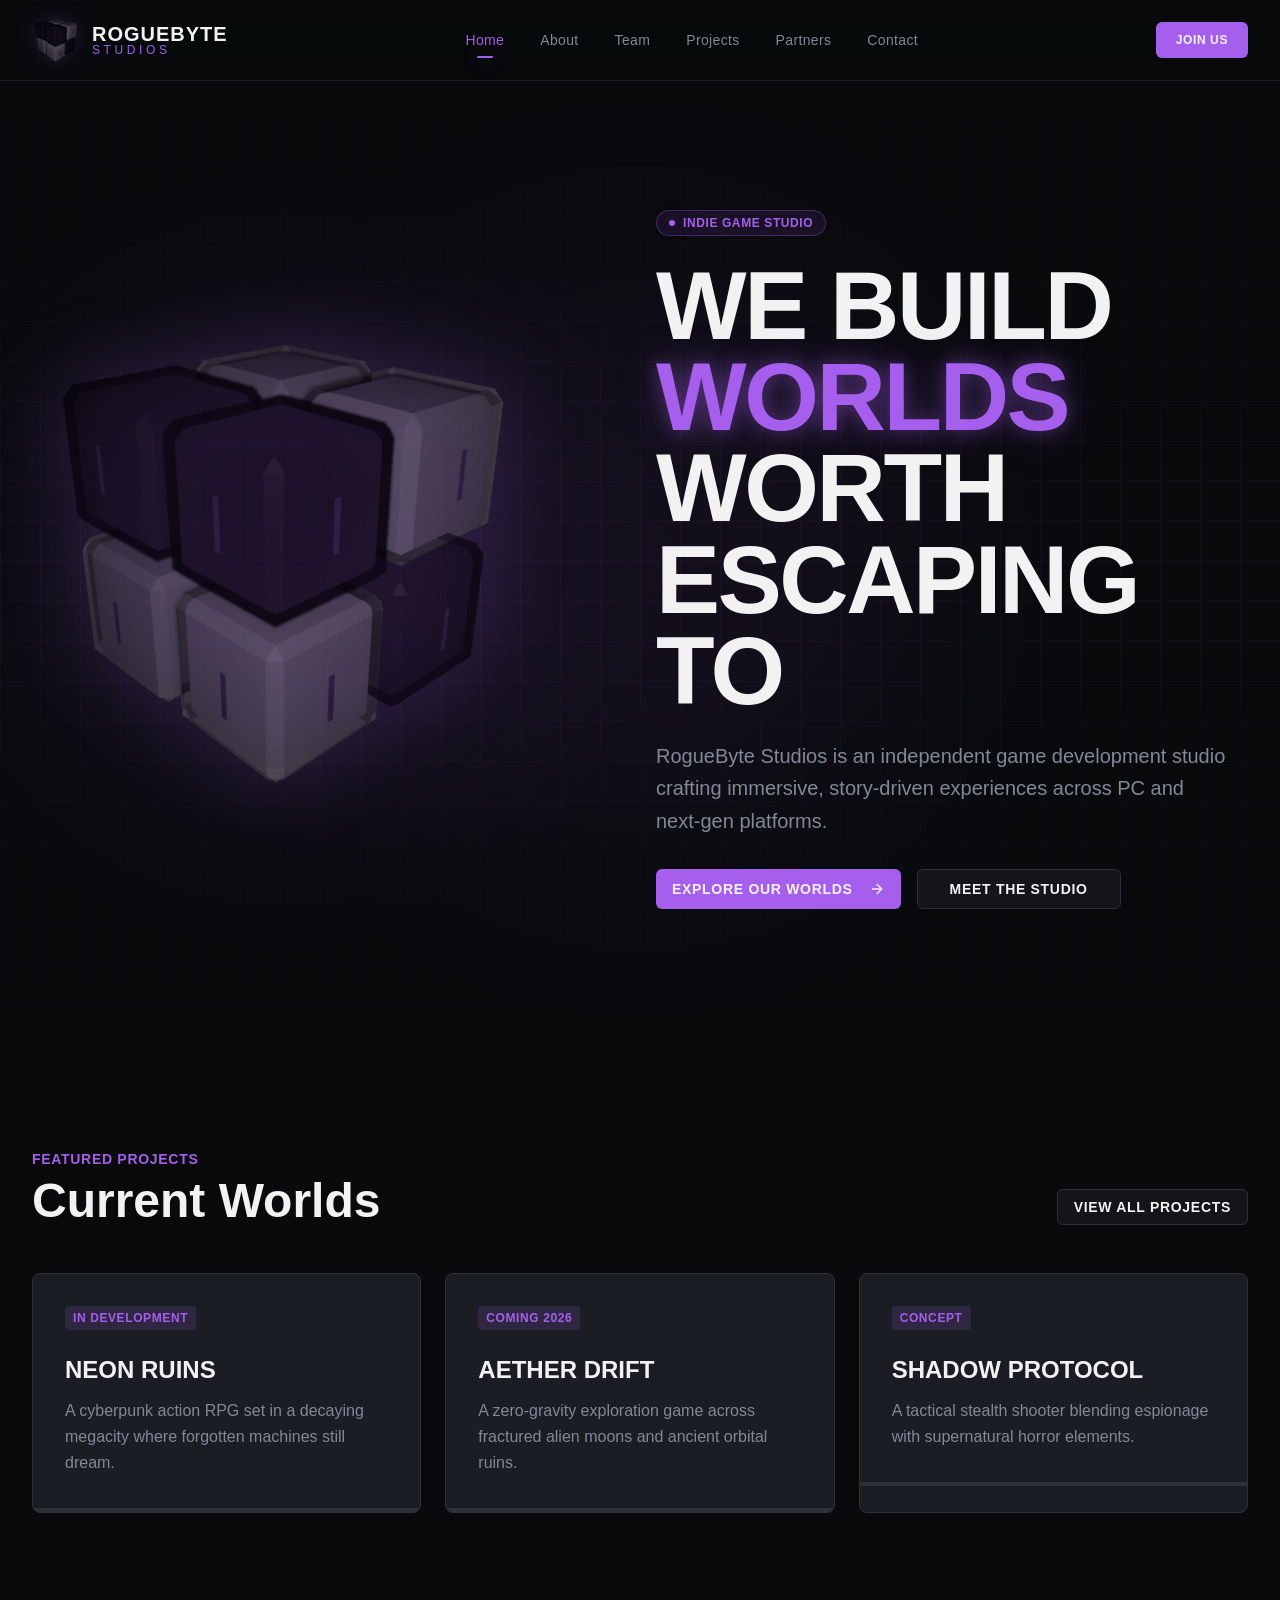
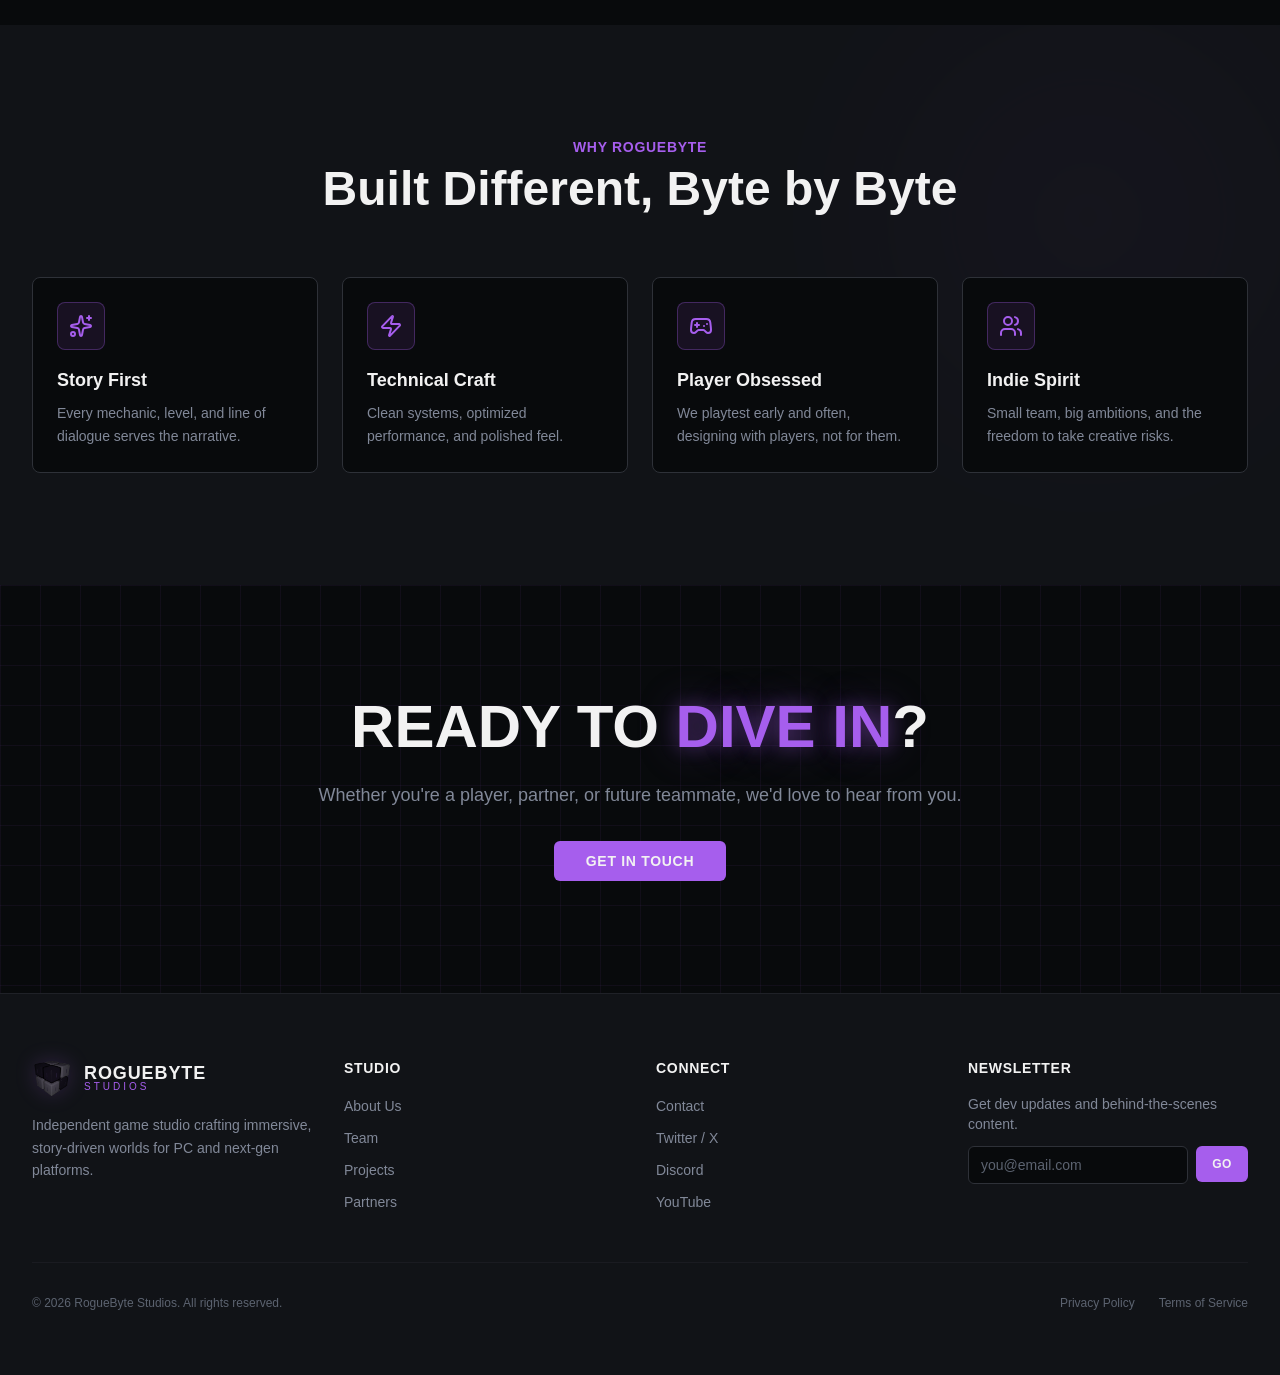
==== index.html @ 81a572fe "2" ====
<!DOCTYPE html><html lang="en" class="dark"><head><meta charset="utf-8"><meta name="viewport" content="width=device-width, initial-scale=1"><link rel="preload" as="image" href="https://assets.macaly-user-data.dev/cdn-cgi/image/format=webp,width=2000,height=2000,fit=scale-down,quality=90,anim=true/k90umgizgju54wug33lsqkey/new-chat/dsS3dXT-KxPrhpQ8MAcAg.png"><link rel="stylesheet" href="css/index-CAaP8vwr.css" type="text/css" data-precedence="default"><title>RogueByte Studios | We Build Worlds Worth Escaping To</title><meta name="description" content="RogueByte Studios is an independent game development studio crafting immersive, story-driven worlds across PC and next-gen platforms."><meta property="og:title" content="RogueByte Studios | We Build Worlds Worth Escaping To"><meta property="og:description" content="RogueByte Studios is an independent game development studio crafting immersive, story-driven worlds across PC and next-gen platforms."><meta property="og:image" content="images/generated-kdmcrj00.png"><link rel="modulepreload" href="/assets/index-DEaZqfjs.js"><link rel="modulepreload" href="/assets/index-BsDvogD4.js"><link rel="modulepreload" href="/assets/site-layout-CHX6Acfz.js"><link rel="modulepreload" href="/assets/gamepad-2-DTlKrdYw.js"><link rel="icon" type="image/svg+xml" href="images/favicon.svg"><link rel="manifest" href="/manifest.json"><script>
(async function () {
  setTimeout(() => {
    var badge = document.querySelector("a[data-platform-badge]");
    if (!badge) {
      return;
    }
    badge.style.display = "none";

    // Fetch badge-config
    fetch("https://www.macaly.com" + '/api/badge-config?chatId=' + encodeURIComponent("sg5l47crcqitqgfocecivv1r"))
      .then(function (res) {
        return res.json();
      })
      .then(function (data) {
        // Set badge link and show badge
        if (badge) {
          badge.href = data.link;
          var isTextBadge = typeof data.content === "string" && !!data.content.trim();
          if (isTextBadge) {
            // The default SVG draws its own pill; custom text needs one on the anchor.
            badge.style.cssText += "align-items:center;justify-content:center;border-radius:999px;background:#000;color:#fff;padding:8px 12px;font-family:Arial,sans-serif;font-size:13px;font-weight:600;line-height:16px;max-width:calc(100vw - 20px);overflow:hidden;text-decoration:none;text-overflow:ellipsis;white-space:nowrap;box-shadow:0 8px 24px rgba(0,0,0,0.18);z-index:2147483647;";
            badge.textContent = data.content;
          }
          if (data.badgeVisibility) {
            badge.style.display = isTextBadge ? "inline-flex" : "block";
          }
        }
      });
  }, 200);
})();
</script><script>
(function() {
 var s = document.createElement('script');
 s.src = 'https://www.macaly.com/js/platform-app.js';
 s.defer = true;
 s.setAttribute('data-url', 'https://m.lilstts.com/events');
 document.head.appendChild(s);
})();
</script><script src="js/platform-app.js" defer="" data-url="https://m.lilstts.com/events"></script></head><body class="bg-rb-bg text-rb-text font-body antialiased"><!--$--><div class="min-h-screen flex flex-col bg-rb-bg text-rb-text"><header class="sticky top-0 z-50 border-b border-rb-border/50 bg-rb-bg/80 backdrop-blur-md"><div class="max-w-7xl mx-auto px-4 sm:px-6 lg:px-8"><div class="flex items-center justify-between h-16 lg:h-20"><a class="flex items-center gap-3 group active" href="/" data-status="active" aria-current="page"><div class="relative w-10 h-10 lg:w-12 lg:h-12"><img src="images/dsS3dXT-KxPrhpQ8MAcAg.png" alt="RogueByte Studios" class="w-full h-full object-contain drop-shadow-[0_0_10px_hsl(var(--rb-green-glow))] group-hover:drop-shadow-[0_0_18px_hsl(var(--rb-green-glow))] transition-all"></div><div class="flex flex-col"><span class="font-display font-bold text-lg lg:text-xl tracking-wider text-rb-text leading-none">ROGUEBYTE</span><span class="font-display text-[10px] lg:text-xs tracking-[0.3em] text-rb-green leading-none">STUDIOS</span></div></a><nav class="hidden lg:flex items-center gap-1"><a class="relative px-4 py-2 text-sm font-medium tracking-wide transition-colors text-rb-green active" href="/" data-status="active" aria-current="page">Home<span class="absolute bottom-0 left-1/2 -translate-x-1/2 w-4 h-0.5 bg-rb-green rounded-full box-glow"></span></a><a href="/about" class="relative px-4 py-2 text-sm font-medium tracking-wide transition-colors text-rb-text-muted hover:text-rb-text">About</a><a href="/team" class="relative px-4 py-2 text-sm font-medium tracking-wide transition-colors text-rb-text-muted hover:text-rb-text">Team</a><a href="/projects" class="relative px-4 py-2 text-sm font-medium tracking-wide transition-colors text-rb-text-muted hover:text-rb-text">Projects</a><a href="/partners" class="relative px-4 py-2 text-sm font-medium tracking-wide transition-colors text-rb-text-muted hover:text-rb-text">Partners</a><a href="/contact" class="relative px-4 py-2 text-sm font-medium tracking-wide transition-colors text-rb-text-muted hover:text-rb-text">Contact</a></nav><div class="hidden lg:block"><a data-slot="button" data-variant="default" data-size="default" href="/contact" class="inline-flex shrink-0 items-center justify-center gap-2 rounded-md whitespace-nowrap transition-all outline-none focus-visible:border-ring focus-visible:ring-[3px] focus-visible:ring-ring/50 disabled:pointer-events-none disabled:opacity-50 aria-invalid:border-destructive aria-invalid:ring-destructive/20 dark:aria-invalid:ring-destructive/40 [&_svg]:pointer-events-none [&_svg]:shrink-0 [&_svg:not([class*='size-'])]:size-4 h-9 py-2 has-[>svg]:px-3 bg-rb-green text-rb-black hover:bg-rb-green-text font-display font-semibold tracking-wider text-xs px-5">JOIN US</a></div><button type="button" class="lg:hidden p-2 text-rb-text-muted hover:text-rb-text" aria-label="Open menu"><svg xmlns="http://www.w3.org/2000/svg" width="24" height="24" viewBox="0 0 24 24" fill="none" stroke="currentColor" stroke-width="2" stroke-linecap="round" stroke-linejoin="round" class="lucide lucide-menu" aria-hidden="true"><path d="M4 5h16"></path><path d="M4 12h16"></path><path d="M4 19h16"></path></svg></button></div></div></header><main class="flex-1"><section class="relative overflow-hidden bg-rb-bg bg-grid"><div class="absolute inset-0 bg-gradient-to-b from-rb-bg via-transparent to-rb-bg pointer-events-none"></div><div class="absolute top-1/2 left-1/2 -translate-x-1/2 -translate-y-1/2 w-[600px] h-[600px] bg-rb-green-glow rounded-full blur-[120px] opacity-20 pointer-events-none"></div><div class="relative max-w-7xl mx-auto px-4 sm:px-6 lg:px-8 py-20 lg:py-32"><div class="grid lg:grid-cols-2 gap-12 lg:gap-8 items-center"><div class="order-2 lg:order-1 flex justify-center lg:justify-start"><div class="relative w-72 h-72 sm:w-96 sm:h-96 lg:w-[500px] lg:h-[500px] animate-float"><img src="images/dsS3dXT-KxPrhpQ8MAcAg.png" alt="RogueByte Studios cube logo" class="w-full h-full object-contain drop-shadow-[0_0_40px_hsl(var(--rb-green-glow))]"><div class="absolute -inset-8 bg-rb-green-glow rounded-full blur-[80px] opacity-20 pointer-events-none"></div></div></div><div class="order-1 lg:order-2 text-center lg:text-left"><div class="inline-flex items-center gap-2 px-3 py-1 rounded-full border border-rb-green/30 bg-rb-green/10 text-rb-green text-xs font-semibold tracking-wider mb-6"><span class="w-1.5 h-1.5 rounded-full bg-rb-green box-glow"></span>INDIE GAME STUDIO</div><h1 class="font-display font-black text-5xl sm:text-6xl lg:text-7xl xl:text-8xl tracking-tight leading-[0.95] text-rb-text">WE BUILD<br><span class="text-rb-green text-glow">WORLDS</span><br>WORTH ESCAPING TO</h1><p class="mt-6 text-lg sm:text-xl text-rb-text-muted max-w-xl mx-auto lg:mx-0 leading-relaxed">RogueByte Studios is an independent game development studio crafting immersive, story-driven experiences across PC and next-gen platforms.</p><div class="mt-8 flex flex-col sm:flex-row items-center justify-center lg:justify-start gap-4"><a data-slot="button" data-variant="default" data-size="lg" href="/projects" class="inline-flex shrink-0 items-center justify-center gap-2 whitespace-nowrap transition-all outline-none focus-visible:border-ring focus-visible:ring-[3px] focus-visible:ring-ring/50 disabled:pointer-events-none disabled:opacity-50 aria-invalid:border-destructive aria-invalid:ring-destructive/20 dark:aria-invalid:ring-destructive/40 [&_svg]:pointer-events-none [&_svg]:shrink-0 [&_svg:not([class*='size-'])]:size-4 h-10 rounded-md has-[>svg]:px-4 bg-rb-green text-rb-black hover:bg-rb-green-text font-display font-bold tracking-wider text-sm px-8 group">EXPLORE OUR WORLDS<svg xmlns="http://www.w3.org/2000/svg" width="24" height="24" viewBox="0 0 24 24" fill="none" stroke="currentColor" stroke-width="2" stroke-linecap="round" stroke-linejoin="round" class="lucide lucide-arrow-right ml-2 w-4 h-4 group-hover:translate-x-1 transition-transform" aria-hidden="true"><path d="M5 12h14"></path><path d="m12 5 7 7-7 7"></path></svg></a><a data-slot="button" data-variant="outline" data-size="lg" href="/about" class="inline-flex shrink-0 items-center justify-center gap-2 whitespace-nowrap transition-all outline-none focus-visible:border-ring focus-visible:ring-[3px] focus-visible:ring-ring/50 disabled:pointer-events-none disabled:opacity-50 aria-invalid:border-destructive aria-invalid:ring-destructive/20 dark:aria-invalid:ring-destructive/40 [&_svg]:pointer-events-none [&_svg]:shrink-0 [&_svg:not([class*='size-'])]:size-4 border bg-background shadow-xs dark:border-input dark:bg-input/30 dark:hover:bg-input/50 h-10 rounded-md has-[>svg]:px-4 border-rb-border text-rb-text hover:bg-rb-surface hover:text-rb-green font-display font-bold tracking-wider text-sm px-8">MEET THE STUDIO</a></div></div></div></div></section><section class="py-20 lg:py-28 bg-rb-bg"><div class="max-w-7xl mx-auto px-4 sm:px-6 lg:px-8"><div class="flex flex-col md:flex-row md:items-end justify-between gap-6 mb-12"><div><p class="text-rb-green font-display font-semibold tracking-wider text-sm mb-2">FEATURED PROJECTS</p><h2 class="font-display font-bold text-3xl sm:text-4xl lg:text-5xl text-rb-text">Current Worlds</h2></div><a data-slot="button" data-variant="outline" data-size="default" href="/projects" class="inline-flex shrink-0 items-center justify-center gap-2 rounded-md text-sm whitespace-nowrap transition-all outline-none focus-visible:border-ring focus-visible:ring-[3px] focus-visible:ring-ring/50 disabled:pointer-events-none disabled:opacity-50 aria-invalid:border-destructive aria-invalid:ring-destructive/20 dark:aria-invalid:ring-destructive/40 [&_svg]:pointer-events-none [&_svg]:shrink-0 [&_svg:not([class*='size-'])]:size-4 border bg-background shadow-xs hover:bg-accent dark:border-input dark:bg-input/30 dark:hover:bg-input/50 h-9 px-4 py-2 has-[>svg]:px-3 border-rb-border text-rb-text hover:text-rb-green hover:border-rb-green font-display font-semibold tracking-wider">VIEW ALL PROJECTS</a></div><div class="grid md:grid-cols-2 lg:grid-cols-3 gap-6"><div class="group relative bg-rb-panel border border-rb-border rounded-lg overflow-hidden hover:border-rb-green/50 transition-all duration-300 hover:-translate-y-1 hover:box-glow"><div class="absolute inset-0 bg-gradient-to-br from-rb-green/5 via-transparent to-transparent opacity-0 group-hover:opacity-100 transition-opacity"></div><div class="p-6 lg:p-8 relative"><div class="flex items-center justify-between mb-6"><span class="text-xs font-display font-bold tracking-wider px-2 py-1 rounded bg-rb-green/15 text-rb-green">IN DEVELOPMENT</span></div><h3 class="font-display font-bold text-2xl text-rb-text mb-3 group-hover:text-rb-green transition-colors">NEON RUINS</h3><p class="text-rb-text-muted leading-relaxed">A cyberpunk action RPG set in a decaying megacity where forgotten machines still dream.</p></div><div class="h-1 w-full bg-rb-border"><div class="h-full w-0 bg-rb-green group-hover:w-full transition-all duration-500"></div></div></div><div class="group relative bg-rb-panel border border-rb-border rounded-lg overflow-hidden hover:border-rb-green/50 transition-all duration-300 hover:-translate-y-1 hover:box-glow"><div class="absolute inset-0 bg-gradient-to-br from-rb-green/5 via-transparent to-transparent opacity-0 group-hover:opacity-100 transition-opacity"></div><div class="p-6 lg:p-8 relative"><div class="flex items-center justify-between mb-6"><span class="text-xs font-display font-bold tracking-wider px-2 py-1 rounded bg-rb-green/15 text-rb-green">COMING 2026</span></div><h3 class="font-display font-bold text-2xl text-rb-text mb-3 group-hover:text-rb-green transition-colors">AETHER DRIFT</h3><p class="text-rb-text-muted leading-relaxed">A zero-gravity exploration game across fractured alien moons and ancient orbital ruins.</p></div><div class="h-1 w-full bg-rb-border"><div class="h-full w-0 bg-rb-green group-hover:w-full transition-all duration-500"></div></div></div><div class="group relative bg-rb-panel border border-rb-border rounded-lg overflow-hidden hover:border-rb-green/50 transition-all duration-300 hover:-translate-y-1 hover:box-glow"><div class="absolute inset-0 bg-gradient-to-br from-rb-green/5 via-transparent to-transparent opacity-0 group-hover:opacity-100 transition-opacity"></div><div class="p-6 lg:p-8 relative"><div class="flex items-center justify-between mb-6"><span class="text-xs font-display font-bold tracking-wider px-2 py-1 rounded bg-rb-green/15 text-rb-green">CONCEPT</span></div><h3 class="font-display font-bold text-2xl text-rb-text mb-3 group-hover:text-rb-green transition-colors">SHADOW PROTOCOL</h3><p class="text-rb-text-muted leading-relaxed">A tactical stealth shooter blending espionage with supernatural horror elements.</p></div><div class="h-1 w-full bg-rb-border"><div class="h-full w-0 bg-rb-green group-hover:w-full transition-all duration-500"></div></div></div></div></div></section><section class="py-20 lg:py-28 bg-rb-surface relative overflow-hidden"><div class="absolute top-0 right-0 w-96 h-96 bg-rb-green-glow rounded-full blur-[120px] opacity-10 pointer-events-none"></div><div class="max-w-7xl mx-auto px-4 sm:px-6 lg:px-8 relative"><div class="text-center max-w-3xl mx-auto mb-16"><p class="text-rb-green font-display font-semibold tracking-wider text-sm mb-2">WHY ROGUEBYTE</p><h2 class="font-display font-bold text-3xl sm:text-4xl lg:text-5xl text-rb-text">Built Different, Byte by Byte</h2></div><div class="grid sm:grid-cols-2 lg:grid-cols-4 gap-6"><div class="group p-6 bg-rb-bg border border-rb-border rounded-lg hover:border-rb-green/40 transition-all duration-300 hover:-translate-y-1"><div class="w-12 h-12 rounded-lg bg-rb-green/10 border border-rb-green/30 flex items-center justify-center text-rb-green mb-4 group-hover:box-glow transition-all"><svg xmlns="http://www.w3.org/2000/svg" width="24" height="24" viewBox="0 0 24 24" fill="none" stroke="currentColor" stroke-width="2" stroke-linecap="round" stroke-linejoin="round" class="lucide lucide-sparkles w-6 h-6" aria-hidden="true"><path d="M11.017 2.814a1 1 0 0 1 1.966 0l1.051 5.558a2 2 0 0 0 1.594 1.594l5.558 1.051a1 1 0 0 1 0 1.966l-5.558 1.051a2 2 0 0 0-1.594 1.594l-1.051 5.558a1 1 0 0 1-1.966 0l-1.051-5.558a2 2 0 0 0-1.594-1.594l-5.558-1.051a1 1 0 0 1 0-1.966l5.558-1.051a2 2 0 0 0 1.594-1.594z"></path><path d="M20 2v4"></path><path d="M22 4h-4"></path><circle cx="4" cy="20" r="2"></circle></svg></div><h3 class="font-display font-bold text-lg text-rb-text mb-2">Story First</h3><p class="text-sm text-rb-text-muted leading-relaxed">Every mechanic, level, and line of dialogue serves the narrative.</p></div><div class="group p-6 bg-rb-bg border border-rb-border rounded-lg hover:border-rb-green/40 transition-all duration-300 hover:-translate-y-1"><div class="w-12 h-12 rounded-lg bg-rb-green/10 border border-rb-green/30 flex items-center justify-center text-rb-green mb-4 group-hover:box-glow transition-all"><svg xmlns="http://www.w3.org/2000/svg" width="24" height="24" viewBox="0 0 24 24" fill="none" stroke="currentColor" stroke-width="2" stroke-linecap="round" stroke-linejoin="round" class="lucide lucide-zap w-6 h-6" aria-hidden="true"><path d="M4 14a1 1 0 0 1-.78-1.63l9.9-10.2a.5.5 0 0 1 .86.46l-1.92 6.02A1 1 0 0 0 13 10h7a1 1 0 0 1 .78 1.63l-9.9 10.2a.5.5 0 0 1-.86-.46l1.92-6.02A1 1 0 0 0 11 14z"></path></svg></div><h3 class="font-display font-bold text-lg text-rb-text mb-2">Technical Craft</h3><p class="text-sm text-rb-text-muted leading-relaxed">Clean systems, optimized performance, and polished feel.</p></div><div class="group p-6 bg-rb-bg border border-rb-border rounded-lg hover:border-rb-green/40 transition-all duration-300 hover:-translate-y-1"><div class="w-12 h-12 rounded-lg bg-rb-green/10 border border-rb-green/30 flex items-center justify-center text-rb-green mb-4 group-hover:box-glow transition-all"><svg xmlns="http://www.w3.org/2000/svg" width="24" height="24" viewBox="0 0 24 24" fill="none" stroke="currentColor" stroke-width="2" stroke-linecap="round" stroke-linejoin="round" class="lucide lucide-gamepad2 lucide-gamepad-2 w-6 h-6" aria-hidden="true"><line x1="6" x2="10" y1="11" y2="11"></line><line x1="8" x2="8" y1="9" y2="13"></line><line x1="15" x2="15.01" y1="12" y2="12"></line><line x1="18" x2="18.01" y1="10" y2="10"></line><path d="M17.32 5H6.68a4 4 0 0 0-3.978 3.59c-.006.052-.01.101-.017.152C2.604 9.416 2 14.456 2 16a3 3 0 0 0 3 3c1 0 1.5-.5 2-1l1.414-1.414A2 2 0 0 1 9.828 16h4.344a2 2 0 0 1 1.414.586L17 18c.5.5 1 1 2 1a3 3 0 0 0 3-3c0-1.545-.604-6.584-.685-7.258-.007-.05-.011-.1-.017-.151A4 4 0 0 0 17.32 5z"></path></svg></div><h3 class="font-display font-bold text-lg text-rb-text mb-2">Player Obsessed</h3><p class="text-sm text-rb-text-muted leading-relaxed">We playtest early and often, designing with players, not for them.</p></div><div class="group p-6 bg-rb-bg border border-rb-border rounded-lg hover:border-rb-green/40 transition-all duration-300 hover:-translate-y-1"><div class="w-12 h-12 rounded-lg bg-rb-green/10 border border-rb-green/30 flex items-center justify-center text-rb-green mb-4 group-hover:box-glow transition-all"><svg xmlns="http://www.w3.org/2000/svg" width="24" height="24" viewBox="0 0 24 24" fill="none" stroke="currentColor" stroke-width="2" stroke-linecap="round" stroke-linejoin="round" class="lucide lucide-users w-6 h-6" aria-hidden="true"><path d="M16 21v-2a4 4 0 0 0-4-4H6a4 4 0 0 0-4 4v2"></path><path d="M16 3.128a4 4 0 0 1 0 7.744"></path><path d="M22 21v-2a4 4 0 0 0-3-3.87"></path><circle cx="9" cy="7" r="4"></circle></svg></div><h3 class="font-display font-bold text-lg text-rb-text mb-2">Indie Spirit</h3><p class="text-sm text-rb-text-muted leading-relaxed">Small team, big ambitions, and the freedom to take creative risks.</p></div></div></div></section><section class="py-20 lg:py-28 bg-rb-bg bg-grid"><div class="max-w-4xl mx-auto px-4 sm:px-6 lg:px-8 text-center"><h2 class="font-display font-black text-4xl sm:text-5xl lg:text-6xl text-rb-text mb-6">READY TO <span class="text-rb-green text-glow">DIVE IN</span>?</h2><p class="text-lg text-rb-text-muted mb-8 max-w-2xl mx-auto">Whether you're a player, partner, or future teammate, we'd love to hear from you.</p><a data-slot="button" data-variant="default" data-size="lg" href="/contact" class="inline-flex shrink-0 items-center justify-center gap-2 whitespace-nowrap transition-all outline-none focus-visible:border-ring focus-visible:ring-[3px] focus-visible:ring-ring/50 disabled:pointer-events-none disabled:opacity-50 aria-invalid:border-destructive aria-invalid:ring-destructive/20 dark:aria-invalid:ring-destructive/40 [&_svg]:pointer-events-none [&_svg]:shrink-0 [&_svg:not([class*='size-'])]:size-4 h-10 rounded-md has-[>svg]:px-4 bg-rb-green text-rb-black hover:bg-rb-green-text font-display font-bold tracking-wider text-sm px-8">GET IN TOUCH</a></div></section></main><footer class="border-t border-rb-border/50 bg-rb-surface"><div class="max-w-7xl mx-auto px-4 sm:px-6 lg:px-8 py-12 lg:py-16"><div class="grid grid-cols-1 md:grid-cols-2 lg:grid-cols-4 gap-10 lg:gap-8"><div class="lg:col-span-1"><a class="flex items-center gap-3 group active" href="/" data-status="active" aria-current="page"><div class="relative w-10 h-10"><img src="images/dsS3dXT-KxPrhpQ8MAcAg.png" alt="RogueByte Studios" class="w-full h-full object-contain drop-shadow-[0_0_10px_hsl(var(--rb-green-glow))]"></div><div class="flex flex-col"><span class="font-display font-bold text-lg tracking-wider text-rb-text leading-none">ROGUEBYTE</span><span class="font-display text-[10px] tracking-[0.3em] text-rb-green leading-none">STUDIOS</span></div></a><p class="mt-4 text-sm text-rb-text-muted leading-relaxed">Independent game studio crafting immersive, story-driven worlds for PC and next-gen platforms.</p></div><div><h3 class="font-display font-semibold text-sm tracking-wider text-rb-text mb-4">STUDIO</h3><ul class="space-y-2"><li><a href="/about" class="text-sm text-rb-text-muted hover:text-rb-green transition-colors">About Us</a></li><li><a href="/team" class="text-sm text-rb-text-muted hover:text-rb-green transition-colors">Team</a></li><li><a href="/projects" class="text-sm text-rb-text-muted hover:text-rb-green transition-colors">Projects</a></li><li><a href="/partners" class="text-sm text-rb-text-muted hover:text-rb-green transition-colors">Partners</a></li></ul></div><div><h3 class="font-display font-semibold text-sm tracking-wider text-rb-text mb-4">CONNECT</h3><ul class="space-y-2"><li><a href="/contact" class="text-sm text-rb-text-muted hover:text-rb-green transition-colors">Contact</a></li><li><a href="https://twitter.com" target="_blank" rel="noopener noreferrer" class="text-sm text-rb-text-muted hover:text-rb-green transition-colors">Twitter / X</a></li><li><a href="https://discord.com" target="_blank" rel="noopener noreferrer" class="text-sm text-rb-text-muted hover:text-rb-green transition-colors">Discord</a></li><li><a href="https://youtube.com" target="_blank" rel="noopener noreferrer" class="text-sm text-rb-text-muted hover:text-rb-green transition-colors">YouTube</a></li></ul></div><div><h3 class="font-display font-semibold text-sm tracking-wider text-rb-text mb-4">NEWSLETTER</h3><p class="text-sm text-rb-text-muted mb-3">Get dev updates and behind-the-scenes content.</p><form class="flex gap-2"><input type="email" placeholder="you@email.com" class="flex-1 bg-rb-bg border border-rb-border rounded-md px-3 py-2 text-sm text-rb-text placeholder:text-rb-text-dim focus:outline-none focus:border-rb-green focus:ring-1 focus:ring-rb-green"><button data-slot="button" data-variant="default" data-size="default" class="inline-flex shrink-0 items-center justify-center gap-2 rounded-md whitespace-nowrap transition-all outline-none focus-visible:border-ring focus-visible:ring-[3px] focus-visible:ring-ring/50 disabled:pointer-events-none disabled:opacity-50 aria-invalid:border-destructive aria-invalid:ring-destructive/20 dark:aria-invalid:ring-destructive/40 [&_svg]:pointer-events-none [&_svg]:shrink-0 [&_svg:not([class*='size-'])]:size-4 h-9 py-2 has-[>svg]:px-3 bg-rb-green text-rb-black hover:bg-rb-green-text font-display font-semibold text-xs tracking-wider px-4" type="submit">GO</button></form></div></div><div class="mt-12 pt-8 border-t border-rb-border/30 flex flex-col md:flex-row items-center justify-between gap-4"><p class="text-xs text-rb-text-dim">© <!-- -->2026<!-- --> RogueByte Studios. All rights reserved.</p><div class="flex items-center gap-6"><a href="/contact" class="text-xs text-rb-text-dim hover:text-rb-green transition-colors">Privacy Policy</a><a href="/contact" class="text-xs text-rb-text-dim hover:text-rb-green transition-colors">Terms of Service</a></div></div></div></footer></div><!--/$--><script type="module" async="">import("/assets/index-DEaZqfjs.js")</script><a data-platform-badge="true" style="position:fixed;bottom:10px;right:10px;cursor:pointer;display:none" href="" target="_blank" rel="noopener noreferrer"><svg width="144" height="32" fill="none" xmlns="http://www.w3.org/2000/svg"><rect width="144" height="32" rx="8" fill="#000" style="fill:#000;fill-opacity:1"></rect><path d="M88.712 20.5h-1.565v-9.728h1.903l3.327 6.415 3.313-6.415h1.861V20.5h-1.565v-6.979l-3.03 5.851h-1.213l-3.031-5.85V20.5Zm12.568.141c-1.48 0-2.424-.888-2.424-2.115 0-1.31.846-2.143 2.608-2.143h1.818v-.267c0-.917-.535-1.382-1.409-1.382-.734 0-1.283.395-1.41 1.057h-1.565c.17-1.438 1.353-2.425 3.017-2.425 1.79 0 2.932 1.058 2.932 2.792V20.5h-1.508v-.775c-.437.578-1.199.916-2.059.916Zm.311-1.283c1.043 0 1.691-.648 1.691-1.79v-.043h-1.677c-.846 0-1.199.31-1.199.889 0 .606.437.944 1.185.944Zm7.863 1.283c-2.058 0-3.651-1.593-3.651-3.637 0-2.045 1.593-3.638 3.651-3.638 1.804 0 3.242 1.241 3.539 2.947h-1.608c-.267-.874-.972-1.48-1.931-1.48-1.184 0-2.087.944-2.087 2.17 0 1.213.903 2.172 2.087 2.172.959 0 1.664-.62 1.931-1.48h1.608c-.282 1.691-1.735 2.946-3.539 2.946Zm6.778 0c-1.48 0-2.425-.888-2.425-2.115 0-1.31.846-2.143 2.608-2.143h1.819v-.267c0-.917-.536-1.382-1.41-1.382-.733 0-1.283.395-1.41 1.057h-1.565c.17-1.438 1.354-2.425 3.017-2.425 1.791 0 2.933 1.058 2.933 2.792V20.5h-1.509v-.775c-.437.578-1.198.916-2.058.916Zm.31-1.283c1.043 0 1.692-.648 1.692-1.79v-.043h-1.678c-.846 0-1.198.31-1.198.889 0 .606.437.944 1.184.944Zm6.243 1.142h-1.565v-9.728h1.565V20.5Zm4.099 2.763h-1.649l1.113-2.749-2.833-7.007h1.691l2.002 5.203 1.974-5.203h1.664l-3.962 9.756ZM13.383 20.5h-1.565v-9.728h1.903l3.327 6.415 3.313-6.415h1.86V20.5h-1.564v-6.979l-3.031 5.851h-1.212l-3.032-5.85V20.5Zm12.568.141c-1.48 0-2.425-.888-2.425-2.115 0-1.31.846-2.143 2.609-2.143h1.818v-.267c0-.917-.535-1.382-1.41-1.382-.733 0-1.282.395-1.41 1.057H23.57c.169-1.438 1.353-2.425 3.017-2.425 1.79 0 2.932 1.058 2.932 2.792V20.5H28.01v-.775c-.437.578-1.199.916-2.059.916Zm.31-1.283c1.044 0 1.692-.648 1.692-1.79v-.043h-1.677c-.846 0-1.199.31-1.199.889 0 .606.437.944 1.184.944Zm7.737 1.283c-2.002 0-3.524-1.593-3.524-3.637 0-2.045 1.522-3.638 3.524-3.638.945 0 1.748.367 2.27 1.001v-3.595h1.565V20.5h-1.495v-.93c-.507.676-1.353 1.071-2.34 1.071Zm.17-1.48c1.226 0 2.114-.903 2.114-2.157 0-1.255-.888-2.171-2.115-2.171-1.226 0-2.129.916-2.129 2.17 0 1.255.903 2.158 2.13 2.158Zm8.313 1.48c-2.058 0-3.623-1.607-3.623-3.637 0-2.045 1.565-3.638 3.553-3.638 2.044 0 3.496 1.523 3.496 3.595 0 .17 0 .353-.028.522h-5.47c.183 1.142.972 1.79 2.072 1.79.874 0 1.537-.437 1.847-1.1h1.607c-.536 1.523-1.903 2.468-3.454 2.468Zm-.084-5.921c-.973 0-1.72.606-1.946 1.621h3.863c-.127-.944-.86-1.621-1.917-1.621Zm8.551-2.312c-.521 0-.902-.38-.902-.888 0-.522.38-.903.902-.903s.902.381.902.903c0 .507-.38.888-.902.888Zm.776 8.092h-1.565v-6.993h1.565V20.5Zm3.07 0h-1.565v-6.993h1.494v.72c.452-.536 1.17-.86 2.059-.86 1.72 0 2.946 1.226 2.946 3.157V20.5h-1.565v-3.835c0-1.142-.62-1.818-1.635-1.818-1.043 0-1.734.705-1.734 1.818V20.5ZM131.313 20.59h-.145v-.73h-.265v-.138h.675v.139h-.265v.73Zm.492 0h-.14v-.868h.17l.297.573.296-.573h.166v.869h-.14v-.623l-.271.522h-.108l-.27-.522v.623ZM70.724 10.036c.31-.177.69-.177 1 0l3.024 1.728-4.39 2.51c-1.176.67-1.176 2.365 0 3.037l4.39 2.509-3.024 1.728c-.31.177-.69.177-1 0l-2.517-1.438a1.008 1.008 0 0 1-.508-.874v-6.888c0-.361.194-.695.508-.874l2.517-1.438Zm7.05 0c.309-.177.689-.177.998 0l2.518 1.438c.314.18.507.513.507.874v6.888c0 .361-.194.695-.507.874l-2.518 1.438c-.309.177-.69.177-.999 0l-3.025-1.728 4.39-2.509c1.176-.672 1.176-2.366 0-3.038l-4.39-2.509 3.025-1.728Zm-6.55 4.749a1.008 1.008 0 1 1-.002 2.015 1.008 1.008 0 0 1 .002-2.015Zm7.048 0a1.008 1.008 0 1 1 0 2.015 1.008 1.008 0 0 1 0-2.015Z" fill="#fff" style="fill:#fff;fill-opacity:1"></path></svg></a></body></html>
---- css/index-CAaP8vwr.css ----
@layer properties{@supports (((-webkit-hyphens:none)) and (not (margin-trim:inline))) or ((-moz-orient:inline) and (not (color:rgb(from red r g b)))){*,:before,:after,::backdrop{--tw-translate-x:0;--tw-translate-y:0;--tw-translate-z:0;--tw-rotate-x:initial;--tw-rotate-y:initial;--tw-rotate-z:initial;--tw-skew-x:initial;--tw-skew-y:initial;--tw-space-y-reverse:0;--tw-space-x-reverse:0;--tw-border-style:solid;--tw-gradient-position:initial;--tw-gradient-from:#0000;--tw-gradient-via:#0000;--tw-gradient-to:#0000;--tw-gradient-stops:initial;--tw-gradient-via-stops:initial;--tw-gradient-from-position:0%;--tw-gradient-via-position:50%;--tw-gradient-to-position:100%;--tw-leading:initial;--tw-font-weight:initial;--tw-tracking:initial;--tw-ordinal:initial;--tw-slashed-zero:initial;--tw-numeric-figure:initial;--tw-numeric-spacing:initial;--tw-numeric-fraction:initial;--tw-shadow:0 0 #0000;--tw-shadow-color:initial;--tw-shadow-alpha:100%;--tw-inset-shadow:0 0 #0000;--tw-inset-shadow-color:initial;--tw-inset-shadow-alpha:100%;--tw-ring-color:initial;--tw-ring-shadow:0 0 #0000;--tw-inset-ring-color:initial;--tw-inset-ring-shadow:0 0 #0000;--tw-ring-inset:initial;--tw-ring-offset-width:0px;--tw-ring-offset-color:#fff;--tw-ring-offset-shadow:0 0 #0000;--tw-outline-style:solid;--tw-blur:initial;--tw-brightness:initial;--tw-contrast:initial;--tw-grayscale:initial;--tw-hue-rotate:initial;--tw-invert:initial;--tw-opacity:initial;--tw-saturate:initial;--tw-sepia:initial;--tw-drop-shadow:initial;--tw-drop-shadow-color:initial;--tw-drop-shadow-alpha:100%;--tw-drop-shadow-size:initial;--tw-backdrop-blur:initial;--tw-backdrop-brightness:initial;--tw-backdrop-contrast:initial;--tw-backdrop-grayscale:initial;--tw-backdrop-hue-rotate:initial;--tw-backdrop-invert:initial;--tw-backdrop-opacity:initial;--tw-backdrop-saturate:initial;--tw-backdrop-sepia:initial;--tw-duration:initial;--tw-ease:initial;--tw-content:"";--tw-animation-delay:0s;--tw-animation-direction:normal;--tw-animation-duration:initial;--tw-animation-fill-mode:none;--tw-animation-iteration-count:1;--tw-enter-blur:0;--tw-enter-opacity:1;--tw-enter-rotate:0;--tw-enter-scale:1;--tw-enter-translate-x:0;--tw-enter-translate-y:0;--tw-exit-blur:0;--tw-exit-opacity:1;--tw-exit-rotate:0;--tw-exit-scale:1;--tw-exit-translate-x:0;--tw-exit-translate-y:0}}}@layer theme{:root,:host{--font-sans:ui-sans-serif, system-ui, sans-serif, "Apple Color Emoji", "Segoe UI Emoji", "Segoe UI Symbol", "Noto Color Emoji";--font-mono:ui-monospace, SFMono-Regular, Menlo, Monaco, Consolas, "Liberation Mono", "Courier New", monospace;--color-black:#000;--color-white:#fff;--spacing:.25rem;--container-xs:20rem;--container-sm:24rem;--container-md:28rem;--container-lg:32rem;--container-xl:36rem;--container-2xl:42rem;--container-3xl:48rem;--container-4xl:56rem;--container-7xl:80rem;--text-xs:.75rem;--text-xs--line-height:calc(1 / .75);--text-sm:.875rem;--text-sm--line-height:calc(1.25 / .875);--text-base:1rem;--text-base--line-height: 1.5 ;--text-lg:1.125rem;--text-lg--line-height:calc(1.75 / 1.125);--text-xl:1.25rem;--text-xl--line-height:calc(1.75 / 1.25);--text-2xl:1.5rem;--text-2xl--line-height:calc(2 / 1.5);--text-3xl:1.875rem;--text-3xl--line-height: 1.2 ;--text-4xl:2.25rem;--text-4xl--line-height:calc(2.5 / 2.25);--text-5xl:3rem;--text-5xl--line-height:1;--text-6xl:3.75rem;--text-6xl--line-height:1;--text-7xl:4.5rem;--text-7xl--line-height:1;--text-8xl:6rem;--text-8xl--line-height:1;--font-weight-normal:400;--font-weight-medium:500;--font-weight-semibold:600;--font-weight-bold:700;--font-weight-black:900;--tracking-tight:-.025em;--tracking-wide:.025em;--tracking-wider:.05em;--tracking-widest:.1em;--leading-snug:1.375;--leading-normal:1.5;--leading-relaxed:1.625;--radius-xs:.125rem;--radius-2xl:1rem;--ease-in-out:cubic-bezier(.4, 0, .2, 1);--animate-spin:spin 1s linear infinite;--animate-pulse:pulse 2s cubic-bezier(.4, 0, .6, 1) infinite;--blur-md:12px;--aspect-video:16 / 9;--default-transition-duration:.15s;--default-transition-timing-function:cubic-bezier(.4, 0, .2, 1);--default-font-family:var(--font-sans);--default-mono-font-family:var(--font-mono);--color-border:hsl(var(--border))}}@layer base{*,:after,:before,::backdrop{box-sizing:border-box;border:0 solid;margin:0;padding:0}::file-selector-button{box-sizing:border-box;border:0 solid;margin:0;padding:0}html,:host{-webkit-text-size-adjust:100%;tab-size:4;line-height:1.5;font-family:var(--default-font-family,ui-sans-serif, system-ui, sans-serif, "Apple Color Emoji", "Segoe UI Emoji", "Segoe UI Symbol", "Noto Color Emoji");font-feature-settings:var(--default-font-feature-settings,normal);font-variation-settings:var(--default-font-variation-settings,normal);-webkit-tap-highlight-color:transparent}hr{height:0;color:inherit;border-top-width:1px}abbr:where([title]){-webkit-text-decoration:underline dotted;text-decoration:underline dotted}h1,h2,h3,h4,h5,h6{font-size:inherit;font-weight:inherit}a{color:inherit;-webkit-text-decoration:inherit;text-decoration:inherit}b,strong{font-weight:bolder}code,kbd,samp,pre{font-family:var(--default-mono-font-family,ui-monospace, SFMono-Regular, Menlo, Monaco, Consolas, "Liberation Mono", "Courier New", monospace);font-feature-settings:var(--default-mono-font-feature-settings,normal);font-variation-settings:var(--default-mono-font-variation-settings,normal);font-size:1em}small{font-size:80%}sub,sup{vertical-align:baseline;font-size:75%;line-height:0;position:relative}sub{bottom:-.25em}sup{top:-.5em}table{text-indent:0;border-color:inherit;border-collapse:collapse}:-moz-focusring{outline:auto}progress{vertical-align:baseline}summary{display:list-item}ol,ul,menu{list-style:none}img,svg,video,canvas,audio,iframe,embed,object{vertical-align:middle;display:block}img,video{max-width:100%;height:auto}button,input,select,optgroup,textarea{font:inherit;font-feature-settings:inherit;font-variation-settings:inherit;letter-spacing:inherit;color:inherit;opacity:1;background-color:#0000;border-radius:0}::file-selector-button{font:inherit;font-feature-settings:inherit;font-variation-settings:inherit;letter-spacing:inherit;color:inherit;opacity:1;background-color:#0000;border-radius:0}:where(select:is([multiple],[size])) optgroup{font-weight:bolder}:where(select:is([multiple],[size])) optgroup option{padding-inline-start:20px}::file-selector-button{margin-inline-end:4px}::placeholder{opacity:1}@supports (not ((-webkit-appearance:-apple-pay-button))) or (contain-intrinsic-size:1px){::placeholder{color:currentColor}@supports (color:color-mix(in lab,red,red)){::placeholder{color:color-mix(in oklab,currentcolor 50%,transparent)}}}textarea{resize:vertical}::-webkit-search-decoration{-webkit-appearance:none}::-webkit-date-and-time-value{min-height:1lh;text-align:inherit}::-webkit-datetime-edit{display:inline-flex}::-webkit-datetime-edit-fields-wrapper{padding:0}::-webkit-datetime-edit{padding-block:0}::-webkit-datetime-edit-year-field{padding-block:0}::-webkit-datetime-edit-month-field{padding-block:0}::-webkit-datetime-edit-day-field{padding-block:0}::-webkit-datetime-edit-hour-field{padding-block:0}::-webkit-datetime-edit-minute-field{padding-block:0}::-webkit-datetime-edit-second-field{padding-block:0}::-webkit-datetime-edit-millisecond-field{padding-block:0}::-webkit-datetime-edit-meridiem-field{padding-block:0}::-webkit-calendar-picker-indicator{line-height:1}:-moz-ui-invalid{box-shadow:none}button,input:where([type=button],[type=reset],[type=submit]){appearance:button}::file-selector-button{appearance:button}::-webkit-inner-spin-button{height:auto}::-webkit-outer-spin-button{height:auto}[hidden]:where(:not([hidden=until-found])){display:none!important}*{border-color:hsl(var(--border));outline-color:hsl(var(--ring))}@supports (color:color-mix(in lab,red,red)){*{outline-color:color-mix(in oklab,hsl(var(--ring)) 50%,transparent)}}body{background-color:hsl(var(--background));color:hsl(var(--foreground))}}@layer components;@layer utilities{.\@container\/card-header{container:card-header/inline-size}.\@container\/field-group{container:field-group/inline-size}.pointer-events-none{pointer-events:none}.invisible{visibility:hidden}.visible{visibility:visible}.sr-only{clip-path:inset(50%);white-space:nowrap;border-width:0;width:1px;height:1px;margin:-1px;padding:0;position:absolute;overflow:hidden}.absolute{position:absolute}.fixed{position:fixed}.relative{position:relative}.sticky{position:sticky}.-inset-8{inset:calc(var(--spacing) * -8)}.inset-0{inset:calc(var(--spacing) * 0)}.inset-x-0{inset-inline:calc(var(--spacing) * 0)}.inset-y-0{inset-block:calc(var(--spacing) * 0)}.start{inset-inline-start:var(--spacing)}.-top-12{top:calc(var(--spacing) * -12)}.top-0{top:calc(var(--spacing) * 0)}.top-1\.5{top:calc(var(--spacing) * 1.5)}.top-1\/2{top:50%}.top-3\.5{top:calc(var(--spacing) * 3.5)}.top-4{top:calc(var(--spacing) * 4)}.top-\[1px\]{top:1px}.top-\[50\%\]{top:50%}.top-\[60\%\]{top:60%}.top-full{top:100%}.-right-6{right:calc(var(--spacing) * -6)}.-right-12{right:calc(var(--spacing) * -12)}.right-0{right:calc(var(--spacing) * 0)}.right-1{right:calc(var(--spacing) * 1)}.right-2{right:calc(var(--spacing) * 2)}.right-3{right:calc(var(--spacing) * 3)}.right-3\.5{right:calc(var(--spacing) * 3.5)}.right-4{right:calc(var(--spacing) * 4)}.-bottom-6{bottom:calc(var(--spacing) * -6)}.-bottom-12{bottom:calc(var(--spacing) * -12)}.bottom-0{bottom:calc(var(--spacing) * 0)}.-left-12{left:calc(var(--spacing) * -12)}.left-0{left:calc(var(--spacing) * 0)}.left-1\/2{left:50%}.left-2{left:calc(var(--spacing) * 2)}.left-\[50\%\]{left:50%}.isolate{isolation:isolate}.z-10{z-index:10}.z-20{z-index:20}.z-50{z-index:50}.z-\[1\]{z-index:1}.order-1{order:1}.order-2{order:2}.order-first{order:-9999}.order-last{order:9999}.col-start-2{grid-column-start:2}.row-span-2{grid-row:span 2/span 2}.row-start-1{grid-row-start:1}.m-0\!{margin:calc(var(--spacing) * 0)!important}.-mx-1{margin-inline:calc(var(--spacing) * -1)}.mx-2{margin-inline:calc(var(--spacing) * 2)}.mx-3\.5{margin-inline:calc(var(--spacing) * 3.5)}.mx-auto{margin-inline:auto}.-my-2{margin-block:calc(var(--spacing) * -2)}.my-0{margin-block:calc(var(--spacing) * 0)}.my-0\.5{margin-block:calc(var(--spacing) * .5)}.my-1{margin-block:calc(var(--spacing) * 1)}.-mt-4{margin-top:calc(var(--spacing) * -4)}.mt-1{margin-top:calc(var(--spacing) * 1)}.mt-1\.5{margin-top:calc(var(--spacing) * 1.5)}.mt-2{margin-top:calc(var(--spacing) * 2)}.mt-3{margin-top:calc(var(--spacing) * 3)}.mt-4{margin-top:calc(var(--spacing) * 4)}.mt-6{margin-top:calc(var(--spacing) * 6)}.mt-8{margin-top:calc(var(--spacing) * 8)}.mt-10{margin-top:calc(var(--spacing) * 10)}.mt-12{margin-top:calc(var(--spacing) * 12)}.mt-auto{margin-top:auto}.mr-2{margin-right:calc(var(--spacing) * 2)}.mb-1{margin-bottom:calc(var(--spacing) * 1)}.mb-2{margin-bottom:calc(var(--spacing) * 2)}.mb-3{margin-bottom:calc(var(--spacing) * 3)}.mb-4{margin-bottom:calc(var(--spacing) * 4)}.mb-6{margin-bottom:calc(var(--spacing) * 6)}.mb-8{margin-bottom:calc(var(--spacing) * 8)}.mb-12{margin-bottom:calc(var(--spacing) * 12)}.mb-14{margin-bottom:calc(var(--spacing) * 14)}.mb-16{margin-bottom:calc(var(--spacing) * 16)}.-ml-1{margin-left:calc(var(--spacing) * -1)}.-ml-4{margin-left:calc(var(--spacing) * -4)}.ml-1{margin-left:calc(var(--spacing) * 1)}.ml-2{margin-left:calc(var(--spacing) * 2)}.ml-4{margin-left:calc(var(--spacing) * 4)}.ml-auto{margin-left:auto}.line-clamp-1{-webkit-line-clamp:1;-webkit-box-orient:vertical;display:-webkit-box;overflow:hidden}.line-clamp-2{-webkit-line-clamp:2;-webkit-box-orient:vertical;display:-webkit-box;overflow:hidden}.block{display:block}.flex{display:flex}.grid{display:grid}.hidden{display:none}.inline-flex{display:inline-flex}.table{display:table}.table-caption{display:table-caption}.table-cell{display:table-cell}.table-row{display:table-row}.field-sizing-content{field-sizing:content}.aspect-square{aspect-ratio:1}.aspect-video{aspect-ratio:var(--aspect-video)}.size-\(--cell-size\){width:var(--cell-size);height:var(--cell-size)}.size-2{width:calc(var(--spacing) * 2);height:calc(var(--spacing) * 2)}.size-2\.5{width:calc(var(--spacing) * 2.5);height:calc(var(--spacing) * 2.5)}.size-3{width:calc(var(--spacing) * 3);height:calc(var(--spacing) * 3)}.size-3\.5{width:calc(var(--spacing) * 3.5);height:calc(var(--spacing) * 3.5)}.size-4{width:calc(var(--spacing) * 4);height:calc(var(--spacing) * 4)}.size-6{width:calc(var(--spacing) * 6);height:calc(var(--spacing) * 6)}.size-7{width:calc(var(--spacing) * 7);height:calc(var(--spacing) * 7)}.size-8{width:calc(var(--spacing) * 8);height:calc(var(--spacing) * 8)}.size-9{width:calc(var(--spacing) * 9);height:calc(var(--spacing) * 9)}.size-10{width:calc(var(--spacing) * 10);height:calc(var(--spacing) * 10)}.size-16{width:calc(var(--spacing) * 16);height:calc(var(--spacing) * 16)}.size-auto{width:auto;height:auto}.size-full{width:100%;height:100%}.h-\(--cell-size\){height:var(--cell-size)}.h-0\.5{height:calc(var(--spacing) * .5)}.h-1{height:calc(var(--spacing) * 1)}.h-1\.5{height:calc(var(--spacing) * 1.5)}.h-2{height:calc(var(--spacing) * 2)}.h-2\.5{height:calc(var(--spacing) * 2.5)}.h-4{height:calc(var(--spacing) * 4)}.h-5{height:calc(var(--spacing) * 5)}.h-6{height:calc(var(--spacing) * 6)}.h-7{height:calc(var(--spacing) * 7)}.h-8{height:calc(var(--spacing) * 8)}.h-9{height:calc(var(--spacing) * 9)}.h-10{height:calc(var(--spacing) * 10)}.h-12{height:calc(var(--spacing) * 12)}.h-16{height:calc(var(--spacing) * 16)}.h-20{height:calc(var(--spacing) * 20)}.h-72{height:calc(var(--spacing) * 72)}.h-96{height:calc(var(--spacing) * 96)}.h-\[400px\]{height:400px}.h-\[600px\]{height:600px}.h-\[calc\(--spacing\(5\.5\)\)\]{height:calc(calc(var(--spacing) * 5.5))}.h-\[calc\(100\%-1px\)\]{height:calc(100% - 1px)}.h-\[var\(--radix-navigation-menu-viewport-height\)\]{height:var(--radix-navigation-menu-viewport-height)}.h-\[var\(--radix-select-trigger-height\)\]{height:var(--radix-select-trigger-height)}.h-auto{height:auto}.h-full{height:100%}.h-px{height:1px}.h-screen{height:100vh}.h-svh{height:100svh}.max-h-\(--radix-context-menu-content-available-height\){max-height:var(--radix-context-menu-content-available-height)}.max-h-\(--radix-dropdown-menu-content-available-height\){max-height:var(--radix-dropdown-menu-content-available-height)}.max-h-\(--radix-select-content-available-height\){max-height:var(--radix-select-content-available-height)}.max-h-96{max-height:calc(var(--spacing) * 96)}.max-h-\[300px\]{max-height:300px}.max-h-\[min\(calc\(--spacing\(96\)---spacing\(9\)\)\,calc\(var\(--available-height\)---spacing\(9\)\)\)\]{max-height:min(calc(calc(var(--spacing) * 96) - calc(var(--spacing) * 9)),calc(var(--available-height) - calc(var(--spacing) * 9)))}.min-h-0{min-height:calc(var(--spacing) * 0)}.min-h-4{min-height:calc(var(--spacing) * 4)}.min-h-9{min-height:calc(var(--spacing) * 9)}.min-h-16{min-height:calc(var(--spacing) * 16)}.min-h-screen{min-height:100vh}.min-h-svh{min-height:100svh}.w-\(--anchor-width\){width:var(--anchor-width)}.w-\(--cell-size\){width:var(--cell-size)}.w-\(--sidebar-width\){width:var(--sidebar-width)}.w-0{width:calc(var(--spacing) * 0)}.w-1{width:calc(var(--spacing) * 1)}.w-1\.5{width:calc(var(--spacing) * 1.5)}.w-2{width:calc(var(--spacing) * 2)}.w-2\.5{width:calc(var(--spacing) * 2.5)}.w-3{width:calc(var(--spacing) * 3)}.w-3\/4{width:75%}.w-4{width:calc(var(--spacing) * 4)}.w-5{width:calc(var(--spacing) * 5)}.w-6{width:calc(var(--spacing) * 6)}.w-8{width:calc(var(--spacing) * 8)}.w-9{width:calc(var(--spacing) * 9)}.w-10{width:calc(var(--spacing) * 10)}.w-12{width:calc(var(--spacing) * 12)}.w-16{width:calc(var(--spacing) * 16)}.w-20{width:calc(var(--spacing) * 20)}.w-64{width:calc(var(--spacing) * 64)}.w-72{width:calc(var(--spacing) * 72)}.w-96{width:calc(var(--spacing) * 96)}.w-\[100px\]{width:100px}.w-\[600px\]{width:600px}.w-\[800px\]{width:800px}.w-auto{width:auto}.w-fit{width:fit-content}.w-full{width:100%}.w-max{width:max-content}.w-px{width:1px}.max-w-\(--available-width\){max-width:var(--available-width)}.max-w-\(--skeleton-width\){max-width:var(--skeleton-width)}.max-w-2xl{max-width:var(--container-2xl)}.max-w-3xl{max-width:var(--container-3xl)}.max-w-4xl{max-width:var(--container-4xl)}.max-w-7xl{max-width:var(--container-7xl)}.max-w-\[calc\(100\%-2rem\)\]{max-width:calc(100% - 2rem)}.max-w-max{max-width:max-content}.max-w-md{max-width:var(--container-md)}.max-w-sm{max-width:var(--container-sm)}.max-w-xl{max-width:var(--container-xl)}.min-w-\(--cell-size\){min-width:var(--cell-size)}.min-w-0{min-width:calc(var(--spacing) * 0)}.min-w-5{min-width:calc(var(--spacing) * 5)}.min-w-8{min-width:calc(var(--spacing) * 8)}.min-w-9{min-width:calc(var(--spacing) * 9)}.min-w-10{min-width:calc(var(--spacing) * 10)}.min-w-16{min-width:calc(var(--spacing) * 16)}.min-w-\[8rem\]{min-width:8rem}.min-w-\[12rem\]{min-width:12rem}.min-w-\[calc\(var\(--anchor-width\)\+--spacing\(7\)\)\]{min-width:calc(var(--anchor-width) + calc(var(--spacing) * 7))}.min-w-\[var\(--radix-select-trigger-width\)\]{min-width:var(--radix-select-trigger-width)}.flex-1{flex:1}.shrink-0{flex-shrink:0}.grow{flex-grow:1}.grow-0{flex-grow:0}.basis-full{flex-basis:100%}.caption-bottom{caption-side:bottom}.border-collapse{border-collapse:collapse}.origin-\(--radix-context-menu-content-transform-origin\){transform-origin:var(--radix-context-menu-content-transform-origin)}.origin-\(--radix-dropdown-menu-content-transform-origin\){transform-origin:var(--radix-dropdown-menu-content-transform-origin)}.origin-\(--radix-hover-card-content-transform-origin\){transform-origin:var(--radix-hover-card-content-transform-origin)}.origin-\(--radix-menubar-content-transform-origin\){transform-origin:var(--radix-menubar-content-transform-origin)}.origin-\(--radix-popover-content-transform-origin\){transform-origin:var(--radix-popover-content-transform-origin)}.origin-\(--radix-select-content-transform-origin\){transform-origin:var(--radix-select-content-transform-origin)}.origin-\(--radix-tooltip-content-transform-origin\){transform-origin:var(--radix-tooltip-content-transform-origin)}.origin-\(--transform-origin\){transform-origin:var(--transform-origin)}.-translate-x-1\/2{--tw-translate-x: -50% ;translate:var(--tw-translate-x) var(--tw-translate-y)}.-translate-x-px{--tw-translate-x:-1px;translate:var(--tw-translate-x) var(--tw-translate-y)}.translate-x-\[-50\%\]{--tw-translate-x:-50%;translate:var(--tw-translate-x) var(--tw-translate-y)}.translate-x-px{--tw-translate-x:1px;translate:var(--tw-translate-x) var(--tw-translate-y)}.-translate-y-1\/2{--tw-translate-y: -50% ;translate:var(--tw-translate-x) var(--tw-translate-y)}.translate-y-0\.5{--tw-translate-y:calc(var(--spacing) * .5);translate:var(--tw-translate-x) var(--tw-translate-y)}.translate-y-\[-50\%\]{--tw-translate-y:-50%;translate:var(--tw-translate-x) var(--tw-translate-y)}.translate-y-\[calc\(-50\%_-_2px\)\]{--tw-translate-y: calc(-50% - 2px) ;translate:var(--tw-translate-x) var(--tw-translate-y)}.rotate-45{rotate:45deg}.rotate-90{rotate:90deg}.transform{transform:var(--tw-rotate-x,) var(--tw-rotate-y,) var(--tw-rotate-z,) var(--tw-skew-x,) var(--tw-skew-y,)}.animate-caret-blink{animation:1.25s ease-out infinite caret-blink}.animate-in{animation:enter var(--tw-animation-duration,var(--tw-duration,.15s))var(--tw-ease,ease)var(--tw-animation-delay,0s)var(--tw-animation-iteration-count,1)var(--tw-animation-direction,normal)var(--tw-animation-fill-mode,none)}.animate-pulse{animation:var(--animate-pulse)}.animate-spin{animation:var(--animate-spin)}.cursor-default{cursor:default}.cursor-text{cursor:text}.touch-none{touch-action:none}.resize-none{resize:none}.scroll-my-1{scroll-margin-block:calc(var(--spacing) * 1)}.scroll-py-1{scroll-padding-block:calc(var(--spacing) * 1)}.list-disc{list-style-type:disc}.list-none{list-style-type:none}.appearance-none{appearance:none}.auto-rows-min{grid-auto-rows:min-content}.grid-cols-1{grid-template-columns:repeat(1,minmax(0,1fr))}.grid-cols-2{grid-template-columns:repeat(2,minmax(0,1fr))}.grid-cols-\[0_1fr\]{grid-template-columns:0 1fr}.grid-rows-\[auto_1fr\]{grid-template-rows:auto 1fr}.grid-rows-\[auto_auto\]{grid-template-rows:auto auto}.flex-col{flex-direction:column}.flex-col-reverse{flex-direction:column-reverse}.flex-row{flex-direction:row}.flex-wrap{flex-wrap:wrap}.place-content-center{place-content:center}.place-items-center{place-items:center}.items-center{align-items:center}.items-end{align-items:flex-end}.items-start{align-items:flex-start}.items-stretch{align-items:stretch}.justify-between{justify-content:space-between}.justify-center{justify-content:center}.justify-start{justify-content:flex-start}.justify-items-start{justify-items:start}.gap-0{gap:calc(var(--spacing) * 0)}.gap-0\.5{gap:calc(var(--spacing) * .5)}.gap-1{gap:calc(var(--spacing) * 1)}.gap-1\.5{gap:calc(var(--spacing) * 1.5)}.gap-2{gap:calc(var(--spacing) * 2)}.gap-2\.5{gap:calc(var(--spacing) * 2.5)}.gap-3{gap:calc(var(--spacing) * 3)}.gap-4{gap:calc(var(--spacing) * 4)}.gap-5{gap:calc(var(--spacing) * 5)}.gap-6{gap:calc(var(--spacing) * 6)}.gap-7{gap:calc(var(--spacing) * 7)}.gap-10{gap:calc(var(--spacing) * 10)}.gap-12{gap:calc(var(--spacing) * 12)}.gap-\[--spacing\(var\(--gap\)\)\]{gap:calc(var(--spacing) * var(--gap))}:where(.space-y-2>:not(:last-child)){--tw-space-y-reverse:0;margin-block-start:calc(calc(var(--spacing) * 2) * var(--tw-space-y-reverse));margin-block-end:calc(calc(var(--spacing) * 2) * calc(1 - var(--tw-space-y-reverse)))}:where(.space-y-4>:not(:last-child)){--tw-space-y-reverse:0;margin-block-start:calc(calc(var(--spacing) * 4) * var(--tw-space-y-reverse));margin-block-end:calc(calc(var(--spacing) * 4) * calc(1 - var(--tw-space-y-reverse)))}:where(.space-y-5>:not(:last-child)){--tw-space-y-reverse:0;margin-block-start:calc(calc(var(--spacing) * 5) * var(--tw-space-y-reverse));margin-block-end:calc(calc(var(--spacing) * 5) * calc(1 - var(--tw-space-y-reverse)))}:where(.space-y-6>:not(:last-child)){--tw-space-y-reverse:0;margin-block-start:calc(calc(var(--spacing) * 6) * var(--tw-space-y-reverse));margin-block-end:calc(calc(var(--spacing) * 6) * calc(1 - var(--tw-space-y-reverse)))}:where(.space-y-8>:not(:last-child)){--tw-space-y-reverse:0;margin-block-start:calc(calc(var(--spacing) * 8) * var(--tw-space-y-reverse));margin-block-end:calc(calc(var(--spacing) * 8) * calc(1 - var(--tw-space-y-reverse)))}:where(.-space-x-2>:not(:last-child)){--tw-space-x-reverse:0;margin-inline-start:calc(calc(var(--spacing) * -2) * var(--tw-space-x-reverse));margin-inline-end:calc(calc(var(--spacing) * -2) * calc(1 - var(--tw-space-x-reverse)))}.gap-y-0\.5{row-gap:calc(var(--spacing) * .5)}.self-start{align-self:flex-start}.self-stretch{align-self:stretch}.justify-self-end{justify-self:flex-end}.overflow-auto{overflow:auto}.overflow-hidden{overflow:hidden}.overflow-x-auto{overflow-x:auto}.overflow-x-hidden{overflow-x:hidden}.overflow-y-auto{overflow-y:auto}.rounded{border-radius:.25rem}.rounded-2xl{border-radius:var(--radius-2xl)}.rounded-\[2px\]{border-radius:2px}.rounded-\[4px\]{border-radius:4px}.rounded-\[calc\(var\(--radius\)-5px\)\]{border-radius:calc(var(--radius) - 5px)}.rounded-\[inherit\]{border-radius:inherit}.rounded-full{border-radius:3.40282e38px}.rounded-lg{border-radius:var(--radius)}.rounded-md{border-radius:calc(var(--radius) - 2px)}.rounded-none{border-radius:0}.rounded-sm{border-radius:calc(var(--radius) - 4px)}.rounded-xl{border-radius:calc(var(--radius) + 4px)}.rounded-xs{border-radius:var(--radius-xs)}.rounded-l-md{border-top-left-radius:calc(var(--radius) - 2px);border-bottom-left-radius:calc(var(--radius) - 2px)}.rounded-tl-sm{border-top-left-radius:calc(var(--radius) - 4px)}.rounded-r-md{border-top-right-radius:calc(var(--radius) - 2px);border-bottom-right-radius:calc(var(--radius) - 2px)}.border{border-style:var(--tw-border-style);border-width:1px}.border-0{border-style:var(--tw-border-style);border-width:0}.border-2{border-style:var(--tw-border-style);border-width:2px}.border-\[1\.5px\]{border-style:var(--tw-border-style);border-width:1.5px}.border-y{border-block-style:var(--tw-border-style);border-block-width:1px}.border-t{border-top-style:var(--tw-border-style);border-top-width:1px}.border-r{border-right-style:var(--tw-border-style);border-right-width:1px}.border-b{border-bottom-style:var(--tw-border-style);border-bottom-width:1px}.border-l{border-left-style:var(--tw-border-style);border-left-width:1px}.border-dashed{--tw-border-style:dashed;border-style:dashed}.border-\(--color-border\){border-color:var(--color-border)}.border-border,.border-border\/50{border-color:hsl(var(--border))}@supports (color:color-mix(in lab,red,red)){.border-border\/50{border-color:color-mix(in oklab,hsl(var(--border)) 50%,transparent)}}.border-input{border-color:hsl(var(--input))}.border-primary{border-color:hsl(var(--primary))}.border-rb-border,.border-rb-border\/30{border-color:hsl(var(--rb-border))}@supports (color:color-mix(in lab,red,red)){.border-rb-border\/30{border-color:color-mix(in oklab,hsl(var(--rb-border)) 30%,transparent)}}.border-rb-border\/50{border-color:hsl(var(--rb-border))}@supports (color:color-mix(in lab,red,red)){.border-rb-border\/50{border-color:color-mix(in oklab,hsl(var(--rb-border)) 50%,transparent)}}.border-rb-green\/30{border-color:hsl(var(--rb-green))}@supports (color:color-mix(in lab,red,red)){.border-rb-green\/30{border-color:color-mix(in oklab,hsl(var(--rb-green)) 30%,transparent)}}.border-transparent{border-color:#0000}.border-t-transparent{border-top-color:#0000}.border-l-transparent{border-left-color:#0000}.bg-\(--color-bg\){background-color:var(--color-bg)}.bg-accent{background-color:hsl(var(--accent))}.bg-background{background-color:hsl(var(--background))}.bg-black\/50{background-color:#00000080}@supports (color:color-mix(in lab,red,red)){.bg-black\/50{background-color:color-mix(in oklab,var(--color-black) 50%,transparent)}}.bg-border{background-color:hsl(var(--border))}.bg-card{background-color:hsl(var(--card))}.bg-destructive{background-color:hsl(var(--destructive))}.bg-foreground{background-color:hsl(var(--foreground))}.bg-input{background-color:hsl(var(--input))}.bg-muted,.bg-muted\/50{background-color:hsl(var(--muted))}@supports (color:color-mix(in lab,red,red)){.bg-muted\/50{background-color:color-mix(in oklab,hsl(var(--muted)) 50%,transparent)}}.bg-popover{background-color:hsl(var(--popover))}.bg-primary,.bg-primary\/20{background-color:hsl(var(--primary))}@supports (color:color-mix(in lab,red,red)){.bg-primary\/20{background-color:color-mix(in oklab,hsl(var(--primary)) 20%,transparent)}}.bg-rb-bg,.bg-rb-bg\/80{background-color:hsl(var(--rb-bg))}@supports (color:color-mix(in lab,red,red)){.bg-rb-bg\/80{background-color:color-mix(in oklab,hsl(var(--rb-bg)) 80%,transparent)}}.bg-rb-border{background-color:hsl(var(--rb-border))}.bg-rb-green{background-color:hsl(var(--rb-green))}.bg-rb-green-glow{background-color:hsl(var(--rb-green-glow))}.bg-rb-green\/10{background-color:hsl(var(--rb-green))}@supports (color:color-mix(in lab,red,red)){.bg-rb-green\/10{background-color:color-mix(in oklab,hsl(var(--rb-green)) 10%,transparent)}}.bg-rb-green\/15{background-color:hsl(var(--rb-green))}@supports (color:color-mix(in lab,red,red)){.bg-rb-green\/15{background-color:color-mix(in oklab,hsl(var(--rb-green)) 15%,transparent)}}.bg-rb-green\/20{background-color:hsl(var(--rb-green))}@supports (color:color-mix(in lab,red,red)){.bg-rb-green\/20{background-color:color-mix(in oklab,hsl(var(--rb-green)) 20%,transparent)}}.bg-rb-panel{background-color:hsl(var(--rb-panel))}.bg-rb-surface{background-color:hsl(var(--rb-surface))}.bg-rb-text-muted\/15{background-color:hsl(var(--rb-text-muted))}@supports (color:color-mix(in lab,red,red)){.bg-rb-text-muted\/15{background-color:color-mix(in oklab,hsl(var(--rb-text-muted)) 15%,transparent)}}.bg-secondary{background-color:hsl(var(--secondary))}.bg-transparent{background-color:#0000}.bg-white{background-color:var(--color-white)}.bg-gradient-to-b{--tw-gradient-position:to bottom in oklab;background-image:linear-gradient(var(--tw-gradient-stops))}.bg-gradient-to-br{--tw-gradient-position:to bottom right in oklab;background-image:linear-gradient(var(--tw-gradient-stops))}.from-rb-bg{--tw-gradient-from:hsl(var(--rb-bg));--tw-gradient-stops:var(--tw-gradient-via-stops,var(--tw-gradient-position), var(--tw-gradient-from) var(--tw-gradient-from-position), var(--tw-gradient-to) var(--tw-gradient-to-position))}.from-rb-green\/5{--tw-gradient-from:hsl(var(--rb-green))}@supports (color:color-mix(in lab,red,red)){.from-rb-green\/5{--tw-gradient-from:color-mix(in oklab, hsl(var(--rb-green)) 5%, transparent)}}.from-rb-green\/5{--tw-gradient-stops:var(--tw-gradient-via-stops,var(--tw-gradient-position), var(--tw-gradient-from) var(--tw-gradient-from-position), var(--tw-gradient-to) var(--tw-gradient-to-position))}.from-rb-green\/20{--tw-gradient-from:hsl(var(--rb-green))}@supports (color:color-mix(in lab,red,red)){.from-rb-green\/20{--tw-gradient-from:color-mix(in oklab, hsl(var(--rb-green)) 20%, transparent)}}.from-rb-green\/20{--tw-gradient-stops:var(--tw-gradient-via-stops,var(--tw-gradient-position), var(--tw-gradient-from) var(--tw-gradient-from-position), var(--tw-gradient-to) var(--tw-gradient-to-position))}.via-transparent{--tw-gradient-via:transparent;--tw-gradient-via-stops:var(--tw-gradient-position), var(--tw-gradient-from) var(--tw-gradient-from-position), var(--tw-gradient-via) var(--tw-gradient-via-position), var(--tw-gradient-to) var(--tw-gradient-to-position);--tw-gradient-stops:var(--tw-gradient-via-stops)}.to-rb-bg{--tw-gradient-to:hsl(var(--rb-bg));--tw-gradient-stops:var(--tw-gradient-via-stops,var(--tw-gradient-position), var(--tw-gradient-from) var(--tw-gradient-from-position), var(--tw-gradient-to) var(--tw-gradient-to-position))}.to-rb-green\/5{--tw-gradient-to:hsl(var(--rb-green))}@supports (color:color-mix(in lab,red,red)){.to-rb-green\/5{--tw-gradient-to:color-mix(in oklab, hsl(var(--rb-green)) 5%, transparent)}}.to-rb-green\/5{--tw-gradient-stops:var(--tw-gradient-via-stops,var(--tw-gradient-position), var(--tw-gradient-from) var(--tw-gradient-from-position), var(--tw-gradient-to) var(--tw-gradient-to-position))}.to-transparent{--tw-gradient-to:transparent;--tw-gradient-stops:var(--tw-gradient-via-stops,var(--tw-gradient-position), var(--tw-gradient-from) var(--tw-gradient-from-position), var(--tw-gradient-to) var(--tw-gradient-to-position))}.bg-clip-padding{background-clip:padding-box}.fill-current{fill:currentColor}.fill-foreground{fill:hsl(var(--foreground))}.fill-primary{fill:hsl(var(--primary))}.fill-rb-green{fill:hsl(var(--rb-green))}.object-contain{object-fit:contain}.p-0{padding:calc(var(--spacing) * 0)}.p-1{padding:calc(var(--spacing) * 1)}.p-2{padding:calc(var(--spacing) * 2)}.p-3{padding:calc(var(--spacing) * 3)}.p-4{padding:calc(var(--spacing) * 4)}.p-6{padding:calc(var(--spacing) * 6)}.p-8{padding:calc(var(--spacing) * 8)}.p-\[3px\]{padding:3px}.p-px{padding:1px}.px-\(--cell-size\){padding-inline:var(--cell-size)}.px-1{padding-inline:calc(var(--spacing) * 1)}.px-1\.5{padding-inline:calc(var(--spacing) * 1.5)}.px-2{padding-inline:calc(var(--spacing) * 2)}.px-2\.5{padding-inline:calc(var(--spacing) * 2.5)}.px-3{padding-inline:calc(var(--spacing) * 3)}.px-4{padding-inline:calc(var(--spacing) * 4)}.px-5{padding-inline:calc(var(--spacing) * 5)}.px-6{padding-inline:calc(var(--spacing) * 6)}.px-8{padding-inline:calc(var(--spacing) * 8)}.py-0\.5{padding-block:calc(var(--spacing) * .5)}.py-1{padding-block:calc(var(--spacing) * 1)}.py-1\.5{padding-block:calc(var(--spacing) * 1.5)}.py-2{padding-block:calc(var(--spacing) * 2)}.py-3{padding-block:calc(var(--spacing) * 3)}.py-4{padding-block:calc(var(--spacing) * 4)}.py-6{padding-block:calc(var(--spacing) * 6)}.py-12{padding-block:calc(var(--spacing) * 12)}.py-16{padding-block:calc(var(--spacing) * 16)}.py-20{padding-block:calc(var(--spacing) * 20)}.pt-0{padding-top:calc(var(--spacing) * 0)}.pt-3{padding-top:calc(var(--spacing) * 3)}.pt-4{padding-top:calc(var(--spacing) * 4)}.pt-8{padding-top:calc(var(--spacing) * 8)}.pr-1{padding-right:calc(var(--spacing) * 1)}.pr-2{padding-right:calc(var(--spacing) * 2)}.pr-2\.5{padding-right:calc(var(--spacing) * 2.5)}.pr-3{padding-right:calc(var(--spacing) * 3)}.pr-8{padding-right:calc(var(--spacing) * 8)}.pr-9{padding-right:calc(var(--spacing) * 9)}.pb-3{padding-bottom:calc(var(--spacing) * 3)}.pb-4{padding-bottom:calc(var(--spacing) * 4)}.pl-2{padding-left:calc(var(--spacing) * 2)}.pl-3{padding-left:calc(var(--spacing) * 3)}.pl-4{padding-left:calc(var(--spacing) * 4)}.pl-8{padding-left:calc(var(--spacing) * 8)}.text-center{text-align:center}.text-left{text-align:left}.align-middle{vertical-align:middle}.font-body{font-family:Rajdhani,sans-serif}.font-display{font-family:Orbitron,sans-serif}.font-mono{font-family:var(--font-mono)}.font-sans{font-family:var(--font-sans)}.text-2xl{font-size:var(--text-2xl);line-height:var(--tw-leading,var(--text-2xl--line-height))}.text-3xl{font-size:var(--text-3xl);line-height:var(--tw-leading,var(--text-3xl--line-height))}.text-4xl{font-size:var(--text-4xl);line-height:var(--tw-leading,var(--text-4xl--line-height))}.text-5xl{font-size:var(--text-5xl);line-height:var(--tw-leading,var(--text-5xl--line-height))}.text-base{font-size:var(--text-base);line-height:var(--tw-leading,var(--text-base--line-height))}.text-lg{font-size:var(--text-lg);line-height:var(--tw-leading,var(--text-lg--line-height))}.text-sm{font-size:var(--text-sm);line-height:var(--tw-leading,var(--text-sm--line-height))}.text-sm\/relaxed{font-size:var(--text-sm);line-height:var(--leading-relaxed)}.text-xl{font-size:var(--text-xl);line-height:var(--tw-leading,var(--text-xl--line-height))}.text-xs{font-size:var(--text-xs);line-height:var(--tw-leading,var(--text-xs--line-height))}.text-\[0\.8rem\]{font-size:.8rem}.text-\[10px\]{font-size:10px}.leading-\[0\.95\]{--tw-leading:.95;line-height:.95}.leading-none{--tw-leading:1;line-height:1}.leading-normal{--tw-leading:var(--leading-normal);line-height:var(--leading-normal)}.leading-relaxed{--tw-leading:var(--leading-relaxed);line-height:var(--leading-relaxed)}.leading-snug{--tw-leading:var(--leading-snug);line-height:var(--leading-snug)}.font-black{--tw-font-weight:var(--font-weight-black);font-weight:var(--font-weight-black)}.font-bold{--tw-font-weight:var(--font-weight-bold);font-weight:var(--font-weight-bold)}.font-medium{--tw-font-weight:var(--font-weight-medium);font-weight:var(--font-weight-medium)}.font-normal{--tw-font-weight:var(--font-weight-normal);font-weight:var(--font-weight-normal)}.font-semibold{--tw-font-weight:var(--font-weight-semibold);font-weight:var(--font-weight-semibold)}.tracking-\[0\.3em\]{--tw-tracking:.3em;letter-spacing:.3em}.tracking-tight{--tw-tracking:var(--tracking-tight);letter-spacing:var(--tracking-tight)}.tracking-wide{--tw-tracking:var(--tracking-wide);letter-spacing:var(--tracking-wide)}.tracking-wider{--tw-tracking:var(--tracking-wider);letter-spacing:var(--tracking-wider)}.tracking-widest{--tw-tracking:var(--tracking-widest);letter-spacing:var(--tracking-widest)}.text-balance{text-wrap:balance}.break-words{overflow-wrap:break-word}.whitespace-nowrap{white-space:nowrap}.text-accent-foreground{color:hsl(var(--accent-foreground))}.text-background{color:hsl(var(--background))}.text-card-foreground{color:hsl(var(--card-foreground))}.text-current{color:currentColor}.text-destructive{color:hsl(var(--destructive))}.text-foreground,.text-foreground\/60{color:hsl(var(--foreground))}@supports (color:color-mix(in lab,red,red)){.text-foreground\/60{color:color-mix(in oklab,hsl(var(--foreground)) 60%,transparent)}}.text-muted-foreground{color:hsl(var(--muted-foreground))}.text-popover-foreground{color:hsl(var(--popover-foreground))}.text-primary{color:hsl(var(--primary))}.text-primary-foreground{color:hsl(var(--primary-foreground))}.text-rb-green{color:hsl(var(--rb-green))}.text-rb-text{color:hsl(var(--rb-text))}.text-rb-text-dim{color:hsl(var(--rb-text-dim))}.text-rb-text-muted{color:hsl(var(--rb-text-muted))}.text-secondary-foreground{color:hsl(var(--secondary-foreground))}.text-white{color:var(--color-white)}.tabular-nums{--tw-numeric-spacing:tabular-nums;font-variant-numeric:var(--tw-ordinal,) var(--tw-slashed-zero,) var(--tw-numeric-figure,) var(--tw-numeric-spacing,) var(--tw-numeric-fraction,)}.underline{text-decoration-line:underline}.underline-offset-4{text-underline-offset:4px}.antialiased{-webkit-font-smoothing:antialiased;-moz-osx-font-smoothing:grayscale}.opacity-0{opacity:0}.opacity-10{opacity:.1}.opacity-15{opacity:.15}.opacity-20{opacity:.2}.opacity-50{opacity:.5}.opacity-70{opacity:.7}.shadow{--tw-shadow:0 1px 3px 0 var(--tw-shadow-color,#0000001a), 0 1px 2px -1px var(--tw-shadow-color,#0000001a);box-shadow:var(--tw-inset-shadow),var(--tw-inset-ring-shadow),var(--tw-ring-offset-shadow),var(--tw-ring-shadow),var(--tw-shadow)}.shadow-\[0_0_0_1px_hsl\(var\(--sidebar-border\)\)\]{--tw-shadow:0 0 0 1px var(--tw-shadow-color,hsl(var(--sidebar-border)));box-shadow:var(--tw-inset-shadow),var(--tw-inset-ring-shadow),var(--tw-ring-offset-shadow),var(--tw-ring-shadow),var(--tw-shadow)}.shadow-lg{--tw-shadow:0 10px 15px -3px var(--tw-shadow-color,#0000001a), 0 4px 6px -4px var(--tw-shadow-color,#0000001a);box-shadow:var(--tw-inset-shadow),var(--tw-inset-ring-shadow),var(--tw-ring-offset-shadow),var(--tw-ring-shadow),var(--tw-shadow)}.shadow-md{--tw-shadow:0 4px 6px -1px var(--tw-shadow-color,#0000001a), 0 2px 4px -2px var(--tw-shadow-color,#0000001a);box-shadow:var(--tw-inset-shadow),var(--tw-inset-ring-shadow),var(--tw-ring-offset-shadow),var(--tw-ring-shadow),var(--tw-shadow)}.shadow-none{--tw-shadow:0 0 #0000;box-shadow:var(--tw-inset-shadow),var(--tw-inset-ring-shadow),var(--tw-ring-offset-shadow),var(--tw-ring-shadow),var(--tw-shadow)}.shadow-sm{--tw-shadow:0 1px 3px 0 var(--tw-shadow-color,#0000001a), 0 1px 2px -1px var(--tw-shadow-color,#0000001a);box-shadow:var(--tw-inset-shadow),var(--tw-inset-ring-shadow),var(--tw-ring-offset-shadow),var(--tw-ring-shadow),var(--tw-shadow)}.shadow-xl{--tw-shadow:0 20px 25px -5px var(--tw-shadow-color,#0000001a), 0 8px 10px -6px var(--tw-shadow-color,#0000001a);box-shadow:var(--tw-inset-shadow),var(--tw-inset-ring-shadow),var(--tw-ring-offset-shadow),var(--tw-ring-shadow),var(--tw-shadow)}.shadow-xs{--tw-shadow:0 1px 2px 0 var(--tw-shadow-color,#0000000d);box-shadow:var(--tw-inset-shadow),var(--tw-inset-ring-shadow),var(--tw-ring-offset-shadow),var(--tw-ring-shadow),var(--tw-shadow)}.ring-0{--tw-ring-shadow:var(--tw-ring-inset,) 0 0 0 calc(0px + var(--tw-ring-offset-width)) var(--tw-ring-color,currentcolor);box-shadow:var(--tw-inset-shadow),var(--tw-inset-ring-shadow),var(--tw-ring-offset-shadow),var(--tw-ring-shadow),var(--tw-shadow)}.ring-1{--tw-ring-shadow:var(--tw-ring-inset,) 0 0 0 calc(1px + var(--tw-ring-offset-width)) var(--tw-ring-color,currentcolor);box-shadow:var(--tw-inset-shadow),var(--tw-inset-ring-shadow),var(--tw-ring-offset-shadow),var(--tw-ring-shadow),var(--tw-shadow)}.ring-2{--tw-ring-shadow:var(--tw-ring-inset,) 0 0 0 calc(2px + var(--tw-ring-offset-width)) var(--tw-ring-color,currentcolor);box-shadow:var(--tw-inset-shadow),var(--tw-inset-ring-shadow),var(--tw-ring-offset-shadow),var(--tw-ring-shadow),var(--tw-shadow)}.ring-background{--tw-ring-color:hsl(var(--background))}.ring-foreground\/10{--tw-ring-color:hsl(var(--foreground))}@supports (color:color-mix(in lab,red,red)){.ring-foreground\/10{--tw-ring-color:color-mix(in oklab, hsl(var(--foreground)) 10%, transparent)}}.ring-ring\/50{--tw-ring-color:hsl(var(--ring))}@supports (color:color-mix(in lab,red,red)){.ring-ring\/50{--tw-ring-color:color-mix(in oklab, hsl(var(--ring)) 50%, transparent)}}.ring-offset-background{--tw-ring-offset-color:hsl(var(--background))}.outline-hidden{--tw-outline-style:none;outline-style:none}@media(forced-colors:active){.outline-hidden{outline-offset:2px;outline:2px solid #0000}}.outline{outline-style:var(--tw-outline-style);outline-width:1px}.blur-\[80px\]{--tw-blur:blur(80px);filter:var(--tw-blur,) var(--tw-brightness,) var(--tw-contrast,) var(--tw-grayscale,) var(--tw-hue-rotate,) var(--tw-invert,) var(--tw-saturate,) var(--tw-sepia,) var(--tw-drop-shadow,)}.blur-\[120px\]{--tw-blur:blur(120px);filter:var(--tw-blur,) var(--tw-brightness,) var(--tw-contrast,) var(--tw-grayscale,) var(--tw-hue-rotate,) var(--tw-invert,) var(--tw-saturate,) var(--tw-sepia,) var(--tw-drop-shadow,)}.drop-shadow-\[0_0_10px_hsl\(var\(--rb-green-glow\)\)\]{--tw-drop-shadow-size:drop-shadow(0 0 10px var(--tw-drop-shadow-color,hsl(var(--rb-green-glow))));--tw-drop-shadow:var(--tw-drop-shadow-size);filter:var(--tw-blur,) var(--tw-brightness,) var(--tw-contrast,) var(--tw-grayscale,) var(--tw-hue-rotate,) var(--tw-invert,) var(--tw-saturate,) var(--tw-sepia,) var(--tw-drop-shadow,)}.drop-shadow-\[0_0_30px_hsl\(var\(--rb-green-glow\)\)\]{--tw-drop-shadow-size:drop-shadow(0 0 30px var(--tw-drop-shadow-color,hsl(var(--rb-green-glow))));--tw-drop-shadow:var(--tw-drop-shadow-size);filter:var(--tw-blur,) var(--tw-brightness,) var(--tw-contrast,) var(--tw-grayscale,) var(--tw-hue-rotate,) var(--tw-invert,) var(--tw-saturate,) var(--tw-sepia,) var(--tw-drop-shadow,)}.drop-shadow-\[0_0_40px_hsl\(var\(--rb-green-glow\)\)\]{--tw-drop-shadow-size:drop-shadow(0 0 40px var(--tw-drop-shadow-color,hsl(var(--rb-green-glow))));--tw-drop-shadow:var(--tw-drop-shadow-size);filter:var(--tw-blur,) var(--tw-brightness,) var(--tw-contrast,) var(--tw-grayscale,) var(--tw-hue-rotate,) var(--tw-invert,) var(--tw-saturate,) var(--tw-sepia,) var(--tw-drop-shadow,)}.backdrop-blur-md{--tw-backdrop-blur:blur(var(--blur-md));-webkit-backdrop-filter:var(--tw-backdrop-blur,) var(--tw-backdrop-brightness,) var(--tw-backdrop-contrast,) var(--tw-backdrop-grayscale,) var(--tw-backdrop-hue-rotate,) var(--tw-backdrop-invert,) var(--tw-backdrop-opacity,) var(--tw-backdrop-saturate,) var(--tw-backdrop-sepia,);backdrop-filter:var(--tw-backdrop-blur,) var(--tw-backdrop-brightness,) var(--tw-backdrop-contrast,) var(--tw-backdrop-grayscale,) var(--tw-backdrop-hue-rotate,) var(--tw-backdrop-invert,) var(--tw-backdrop-opacity,) var(--tw-backdrop-saturate,) var(--tw-backdrop-sepia,)}.transition{transition-property:color,background-color,border-color,outline-color,text-decoration-color,fill,stroke,--tw-gradient-from,--tw-gradient-via,--tw-gradient-to,opacity,box-shadow,transform,translate,scale,rotate,filter,-webkit-backdrop-filter,backdrop-filter,display,content-visibility,overlay,pointer-events;transition-timing-function:var(--tw-ease,var(--default-transition-timing-function));transition-duration:var(--tw-duration,var(--default-transition-duration))}.transition-\[color\,box-shadow\]{transition-property:color,box-shadow;transition-timing-function:var(--tw-ease,var(--default-transition-timing-function));transition-duration:var(--tw-duration,var(--default-transition-duration))}.transition-\[left\,right\,width\]{transition-property:left,right,width;transition-timing-function:var(--tw-ease,var(--default-transition-timing-function));transition-duration:var(--tw-duration,var(--default-transition-duration))}.transition-\[margin\,opacity\]{transition-property:margin,opacity;transition-timing-function:var(--tw-ease,var(--default-transition-timing-function));transition-duration:var(--tw-duration,var(--default-transition-duration))}.transition-\[width\,height\,padding\]{transition-property:width,height,padding;transition-timing-function:var(--tw-ease,var(--default-transition-timing-function));transition-duration:var(--tw-duration,var(--default-transition-duration))}.transition-\[width\]{transition-property:width;transition-timing-function:var(--tw-ease,var(--default-transition-timing-function));transition-duration:var(--tw-duration,var(--default-transition-duration))}.transition-all{transition-property:all;transition-timing-function:var(--tw-ease,var(--default-transition-timing-function));transition-duration:var(--tw-duration,var(--default-transition-duration))}.transition-colors{transition-property:color,background-color,border-color,outline-color,text-decoration-color,fill,stroke,--tw-gradient-from,--tw-gradient-via,--tw-gradient-to;transition-timing-function:var(--tw-ease,var(--default-transition-timing-function));transition-duration:var(--tw-duration,var(--default-transition-duration))}.transition-opacity{transition-property:opacity;transition-timing-function:var(--tw-ease,var(--default-transition-timing-function));transition-duration:var(--tw-duration,var(--default-transition-duration))}.transition-shadow{transition-property:box-shadow;transition-timing-function:var(--tw-ease,var(--default-transition-timing-function));transition-duration:var(--tw-duration,var(--default-transition-duration))}.transition-transform{transition-property:transform,translate,scale,rotate;transition-timing-function:var(--tw-ease,var(--default-transition-timing-function));transition-duration:var(--tw-duration,var(--default-transition-duration))}.transition-none{transition-property:none}.duration-100{--tw-duration:.1s;transition-duration:.1s}.duration-200{--tw-duration:.2s;transition-duration:.2s}.duration-300{--tw-duration:.3s;transition-duration:.3s}.duration-500{--tw-duration:.5s;transition-duration:.5s}.duration-1000{--tw-duration:1s;transition-duration:1s}.ease-in-out{--tw-ease:var(--ease-in-out);transition-timing-function:var(--ease-in-out)}.ease-linear{--tw-ease:linear;transition-timing-function:linear}.fade-in-0{--tw-enter-opacity:0}.outline-none{--tw-outline-style:none;outline-style:none}.select-none{-webkit-user-select:none;user-select:none}.zoom-in-95{--tw-enter-scale:.95}.\[--cell-size\:--spacing\(8\)\]{--cell-size:calc(var(--spacing) * 8)}.group-focus-within\/menu-item\:opacity-100:is(:where(.group\/menu-item):focus-within *){opacity:1}@media(hover:hover){.group-hover\:w-full:is(:where(.group):hover *){width:100%}.group-hover\:translate-x-1:is(:where(.group):hover *){--tw-translate-x:calc(var(--spacing) * 1);translate:var(--tw-translate-x) var(--tw-translate-y)}.group-hover\:border-rb-green:is(:where(.group):hover *),.group-hover\:border-rb-green\/50:is(:where(.group):hover *){border-color:hsl(var(--rb-green))}@supports (color:color-mix(in lab,red,red)){.group-hover\:border-rb-green\/50:is(:where(.group):hover *){border-color:color-mix(in oklab,hsl(var(--rb-green)) 50%,transparent)}}.group-hover\:text-rb-green:is(:where(.group):hover *){color:hsl(var(--rb-green))}.group-hover\:opacity-100:is(:where(.group):hover *){opacity:1}.group-hover\:drop-shadow-\[0_0_18px_hsl\(var\(--rb-green-glow\)\)\]:is(:where(.group):hover *){--tw-drop-shadow-size:drop-shadow(0 0 18px var(--tw-drop-shadow-color,hsl(var(--rb-green-glow))));--tw-drop-shadow:var(--tw-drop-shadow-size);filter:var(--tw-blur,) var(--tw-brightness,) var(--tw-contrast,) var(--tw-grayscale,) var(--tw-hue-rotate,) var(--tw-invert,) var(--tw-saturate,) var(--tw-sepia,) var(--tw-drop-shadow,)}.group-hover\/menu-item\:opacity-100:is(:where(.group\/menu-item):hover *){opacity:1}}.group-has-data-\[sidebar\=menu-action\]\/menu-item\:pr-8:is(:where(.group\/menu-item):has([data-sidebar=menu-action]) *){padding-right:calc(var(--spacing) * 8)}.group-has-data-\[size\=lg\]\/avatar-group\:size-10:is(:where(.group\/avatar-group):has([data-size=lg]) *){width:calc(var(--spacing) * 10);height:calc(var(--spacing) * 10)}.group-has-data-\[size\=sm\]\/avatar-group\:size-6:is(:where(.group\/avatar-group):has([data-size=sm]) *){width:calc(var(--spacing) * 6);height:calc(var(--spacing) * 6)}.group-has-data-\[slot\=combobox-clear\]\/input-group\:hidden:is(:where(.group\/input-group):has([data-slot=combobox-clear]) *){display:none}.group-has-\[\[data-orientation\=horizontal\]\]\/field\:text-balance:is(:where(.group\/field):has([data-orientation=horizontal]) *){text-wrap:balance}.group-has-\[\[data-slot\=item-description\]\]\/item\:translate-y-0\.5:is(:where(.group\/item):has([data-slot=item-description]) *){--tw-translate-y:calc(var(--spacing) * .5);translate:var(--tw-translate-x) var(--tw-translate-y)}.group-has-\[\[data-slot\=item-description\]\]\/item\:self-start:is(:where(.group\/item):has([data-slot=item-description]) *){align-self:flex-start}.group-has-\[\>input\]\/input-group\:pt-2\.5:is(:where(.group\/input-group):has(>input) *){padding-top:calc(var(--spacing) * 2.5)}.group-has-\[\>input\]\/input-group\:pb-2\.5:is(:where(.group\/input-group):has(>input) *){padding-bottom:calc(var(--spacing) * 2.5)}.group-data-empty\/combobox-content\:flex:is(:where(.group\/combobox-content)[data-empty] *){display:flex}.group-data-\[collapsible\=icon\]\:-mt-8:is(:where(.group)[data-collapsible=icon] *){margin-top:calc(var(--spacing) * -8)}.group-data-\[collapsible\=icon\]\:hidden:is(:where(.group)[data-collapsible=icon] *){display:none}.group-data-\[collapsible\=icon\]\:size-8\!:is(:where(.group)[data-collapsible=icon] *){width:calc(var(--spacing) * 8)!important;height:calc(var(--spacing) * 8)!important}.group-data-\[collapsible\=icon\]\:w-\(--sidebar-width-icon\):is(:where(.group)[data-collapsible=icon] *){width:var(--sidebar-width-icon)}.group-data-\[collapsible\=icon\]\:w-\[calc\(var\(--sidebar-width-icon\)\+\(--spacing\(4\)\)\)\]:is(:where(.group)[data-collapsible=icon] *){width:calc(var(--sidebar-width-icon) + (calc(var(--spacing) * 4)))}.group-data-\[collapsible\=icon\]\:w-\[calc\(var\(--sidebar-width-icon\)\+\(--spacing\(4\)\)\+2px\)\]:is(:where(.group)[data-collapsible=icon] *){width:calc(var(--sidebar-width-icon) + (calc(var(--spacing) * 4)) + 2px)}.group-data-\[collapsible\=icon\]\:overflow-hidden:is(:where(.group)[data-collapsible=icon] *){overflow:hidden}.group-data-\[collapsible\=icon\]\:p-0\!:is(:where(.group)[data-collapsible=icon] *){padding:calc(var(--spacing) * 0)!important}.group-data-\[collapsible\=icon\]\:p-2\!:is(:where(.group)[data-collapsible=icon] *){padding:calc(var(--spacing) * 2)!important}.group-data-\[collapsible\=icon\]\:opacity-0:is(:where(.group)[data-collapsible=icon] *){opacity:0}.group-data-\[collapsible\=offcanvas\]\:right-\[calc\(var\(--sidebar-width\)\*-1\)\]:is(:where(.group)[data-collapsible=offcanvas] *){right:calc(var(--sidebar-width) * -1)}.group-data-\[collapsible\=offcanvas\]\:left-\[calc\(var\(--sidebar-width\)\*-1\)\]:is(:where(.group)[data-collapsible=offcanvas] *){left:calc(var(--sidebar-width) * -1)}.group-data-\[collapsible\=offcanvas\]\:w-0:is(:where(.group)[data-collapsible=offcanvas] *){width:calc(var(--spacing) * 0)}.group-data-\[collapsible\=offcanvas\]\:translate-x-0:is(:where(.group)[data-collapsible=offcanvas] *){--tw-translate-x:calc(var(--spacing) * 0);translate:var(--tw-translate-x) var(--tw-translate-y)}.group-data-\[disabled\=true\]\:pointer-events-none:is(:where(.group)[data-disabled=true] *){pointer-events:none}.group-data-\[disabled\=true\]\:opacity-50:is(:where(.group)[data-disabled=true] *),.group-data-\[disabled\=true\]\/field\:opacity-50:is(:where(.group\/field)[data-disabled=true] *),.group-data-\[disabled\=true\]\/input-group\:opacity-50:is(:where(.group\/input-group)[data-disabled=true] *){opacity:.5}.group-data-\[focused\=true\]\/day\:relative:is(:where(.group\/day)[data-focused=true] *){position:relative}.group-data-\[focused\=true\]\/day\:z-10:is(:where(.group\/day)[data-focused=true] *){z-index:10}.group-data-\[focused\=true\]\/day\:border-ring:is(:where(.group\/day)[data-focused=true] *){border-color:hsl(var(--ring))}.group-data-\[focused\=true\]\/day\:ring-\[3px\]:is(:where(.group\/day)[data-focused=true] *){--tw-ring-shadow:var(--tw-ring-inset,) 0 0 0 calc(3px + var(--tw-ring-offset-width)) var(--tw-ring-color,currentcolor);box-shadow:var(--tw-inset-shadow),var(--tw-inset-ring-shadow),var(--tw-ring-offset-shadow),var(--tw-ring-shadow),var(--tw-shadow)}.group-data-\[focused\=true\]\/day\:ring-ring\/50:is(:where(.group\/day)[data-focused=true] *){--tw-ring-color:hsl(var(--ring))}@supports (color:color-mix(in lab,red,red)){.group-data-\[focused\=true\]\/day\:ring-ring\/50:is(:where(.group\/day)[data-focused=true] *){--tw-ring-color:color-mix(in oklab, hsl(var(--ring)) 50%, transparent)}}.group-data-\[orientation\=horizontal\]\/tabs\:h-9:is(:where(.group\/tabs)[data-orientation=horizontal] *){height:calc(var(--spacing) * 9)}.group-data-\[orientation\=vertical\]\/tabs\:h-fit:is(:where(.group\/tabs)[data-orientation=vertical] *){height:fit-content}.group-data-\[orientation\=vertical\]\/tabs\:w-full:is(:where(.group\/tabs)[data-orientation=vertical] *){width:100%}.group-data-\[orientation\=vertical\]\/tabs\:flex-col:is(:where(.group\/tabs)[data-orientation=vertical] *){flex-direction:column}.group-data-\[orientation\=vertical\]\/tabs\:justify-start:is(:where(.group\/tabs)[data-orientation=vertical] *){justify-content:flex-start}.group-data-\[side\=left\]\:-right-4:is(:where(.group)[data-side=left] *){right:calc(var(--spacing) * -4)}.group-data-\[side\=left\]\:border-r:is(:where(.group)[data-side=left] *){border-right-style:var(--tw-border-style);border-right-width:1px}.group-data-\[side\=right\]\:left-0:is(:where(.group)[data-side=right] *){left:calc(var(--spacing) * 0)}.group-data-\[side\=right\]\:rotate-180:is(:where(.group)[data-side=right] *){rotate:180deg}.group-data-\[side\=right\]\:border-l:is(:where(.group)[data-side=right] *){border-left-style:var(--tw-border-style);border-left-width:1px}.group-data-\[size\=default\]\/avatar\:size-2\.5:is(:where(.group\/avatar)[data-size=default] *){width:calc(var(--spacing) * 2.5);height:calc(var(--spacing) * 2.5)}.group-data-\[size\=default\]\/switch\:size-4:is(:where(.group\/switch)[data-size=default] *){width:calc(var(--spacing) * 4);height:calc(var(--spacing) * 4)}.group-data-\[size\=lg\]\/avatar\:size-3:is(:where(.group\/avatar)[data-size=lg] *){width:calc(var(--spacing) * 3);height:calc(var(--spacing) * 3)}.group-data-\[size\=sm\]\/alert-dialog-content\:grid:is(:where(.group\/alert-dialog-content)[data-size=sm] *){display:grid}.group-data-\[size\=sm\]\/alert-dialog-content\:grid-cols-2:is(:where(.group\/alert-dialog-content)[data-size=sm] *){grid-template-columns:repeat(2,minmax(0,1fr))}.group-data-\[size\=sm\]\/avatar\:size-2:is(:where(.group\/avatar)[data-size=sm] *){width:calc(var(--spacing) * 2);height:calc(var(--spacing) * 2)}.group-data-\[size\=sm\]\/avatar\:text-xs:is(:where(.group\/avatar)[data-size=sm] *){font-size:var(--text-xs);line-height:var(--tw-leading,var(--text-xs--line-height))}.group-data-\[size\=sm\]\/switch\:size-3:is(:where(.group\/switch)[data-size=sm] *){width:calc(var(--spacing) * 3);height:calc(var(--spacing) * 3)}.group-data-\[state\=open\]\:rotate-180:is(:where(.group)[data-state=open] *){rotate:180deg}.group-data-\[variant\=floating\]\:rounded-lg:is(:where(.group)[data-variant=floating] *){border-radius:var(--radius)}.group-data-\[variant\=floating\]\:border:is(:where(.group)[data-variant=floating] *){border-style:var(--tw-border-style);border-width:1px}.group-data-\[variant\=floating\]\:shadow-sm:is(:where(.group)[data-variant=floating] *){--tw-shadow:0 1px 3px 0 var(--tw-shadow-color,#0000001a), 0 1px 2px -1px var(--tw-shadow-color,#0000001a);box-shadow:var(--tw-inset-shadow),var(--tw-inset-ring-shadow),var(--tw-ring-offset-shadow),var(--tw-ring-shadow),var(--tw-shadow)}.group-data-\[variant\=line\]\/tabs-list\:bg-transparent:is(:where(.group\/tabs-list)[data-variant=line] *){background-color:#0000}.group-data-\[variant\=outline\]\/field-group\:-mb-2:is(:where(.group\/field-group)[data-variant=outline] *){margin-bottom:calc(var(--spacing) * -2)}.group-data-\[vaul-drawer-direction\=bottom\]\/drawer-content\:block:is(:where(.group\/drawer-content)[data-vaul-drawer-direction=bottom] *){display:block}.group-data-\[vaul-drawer-direction\=bottom\]\/drawer-content\:text-center:is(:where(.group\/drawer-content)[data-vaul-drawer-direction=bottom] *),.group-data-\[vaul-drawer-direction\=top\]\/drawer-content\:text-center:is(:where(.group\/drawer-content)[data-vaul-drawer-direction=top] *){text-align:center}.group-data-\[viewport\=false\]\/navigation-menu\:top-full:is(:where(.group\/navigation-menu)[data-viewport=false] *){top:100%}.group-data-\[viewport\=false\]\/navigation-menu\:mt-1\.5:is(:where(.group\/navigation-menu)[data-viewport=false] *){margin-top:calc(var(--spacing) * 1.5)}.group-data-\[viewport\=false\]\/navigation-menu\:overflow-hidden:is(:where(.group\/navigation-menu)[data-viewport=false] *){overflow:hidden}.group-data-\[viewport\=false\]\/navigation-menu\:rounded-md:is(:where(.group\/navigation-menu)[data-viewport=false] *){border-radius:calc(var(--radius) - 2px)}.group-data-\[viewport\=false\]\/navigation-menu\:border:is(:where(.group\/navigation-menu)[data-viewport=false] *){border-style:var(--tw-border-style);border-width:1px}.group-data-\[viewport\=false\]\/navigation-menu\:bg-popover:is(:where(.group\/navigation-menu)[data-viewport=false] *){background-color:hsl(var(--popover))}.group-data-\[viewport\=false\]\/navigation-menu\:text-popover-foreground:is(:where(.group\/navigation-menu)[data-viewport=false] *){color:hsl(var(--popover-foreground))}.group-data-\[viewport\=false\]\/navigation-menu\:shadow:is(:where(.group\/navigation-menu)[data-viewport=false] *){--tw-shadow:0 1px 3px 0 var(--tw-shadow-color,#0000001a), 0 1px 2px -1px var(--tw-shadow-color,#0000001a);box-shadow:var(--tw-inset-shadow),var(--tw-inset-ring-shadow),var(--tw-ring-offset-shadow),var(--tw-ring-shadow),var(--tw-shadow)}.group-data-\[viewport\=false\]\/navigation-menu\:duration-200:is(:where(.group\/navigation-menu)[data-viewport=false] *){--tw-duration:.2s;transition-duration:.2s}.peer-disabled\:cursor-not-allowed:is(:where(.peer):disabled~*){cursor:not-allowed}.peer-disabled\:opacity-50:is(:where(.peer):disabled~*){opacity:.5}.peer-data-\[size\=default\]\/menu-button\:top-1\.5:is(:where(.peer\/menu-button)[data-size=default]~*){top:calc(var(--spacing) * 1.5)}.peer-data-\[size\=lg\]\/menu-button\:top-2\.5:is(:where(.peer\/menu-button)[data-size=lg]~*){top:calc(var(--spacing) * 2.5)}.peer-data-\[size\=sm\]\/menu-button\:top-1:is(:where(.peer\/menu-button)[data-size=sm]~*){top:calc(var(--spacing) * 1)}.selection\:bg-primary ::selection{background-color:hsl(var(--primary))}.selection\:bg-primary::selection{background-color:hsl(var(--primary))}.selection\:text-primary-foreground ::selection{color:hsl(var(--primary-foreground))}.selection\:text-primary-foreground::selection{color:hsl(var(--primary-foreground))}.file\:inline-flex::file-selector-button{display:inline-flex}.file\:h-7::file-selector-button{height:calc(var(--spacing) * 7)}.file\:border-0::file-selector-button{border-style:var(--tw-border-style);border-width:0}.file\:bg-transparent::file-selector-button{background-color:#0000}.file\:text-sm::file-selector-button{font-size:var(--text-sm);line-height:var(--tw-leading,var(--text-sm--line-height))}.file\:font-medium::file-selector-button{--tw-font-weight:var(--font-weight-medium);font-weight:var(--font-weight-medium)}.file\:text-foreground::file-selector-button{color:hsl(var(--foreground))}.placeholder\:text-muted-foreground::placeholder{color:hsl(var(--muted-foreground))}.placeholder\:text-rb-text-dim::placeholder{color:hsl(var(--rb-text-dim))}.after\:absolute:after{content:var(--tw-content);position:absolute}.after\:-inset-2:after{content:var(--tw-content);inset:calc(var(--spacing) * -2)}.after\:inset-y-0:after{content:var(--tw-content);inset-block:calc(var(--spacing) * 0)}.after\:left-1\/2:after{content:var(--tw-content);left:50%}.after\:w-1:after{content:var(--tw-content);width:calc(var(--spacing) * 1)}.after\:w-\[2px\]:after{content:var(--tw-content);width:2px}.after\:-translate-x-1\/2:after{content:var(--tw-content);--tw-translate-x: -50% ;translate:var(--tw-translate-x) var(--tw-translate-y)}.after\:bg-foreground:after{content:var(--tw-content);background-color:hsl(var(--foreground))}.after\:opacity-0:after{content:var(--tw-content);opacity:0}.after\:transition-opacity:after{content:var(--tw-content);transition-property:opacity;transition-timing-function:var(--tw-ease,var(--default-transition-timing-function));transition-duration:var(--tw-duration,var(--default-transition-duration))}.group-data-\[collapsible\=offcanvas\]\:after\:left-full:is(:where(.group)[data-collapsible=offcanvas] *):after{content:var(--tw-content);left:100%}.group-data-\[orientation\=horizontal\]\/tabs\:after\:inset-x-0:is(:where(.group\/tabs)[data-orientation=horizontal] *):after{content:var(--tw-content);inset-inline:calc(var(--spacing) * 0)}.group-data-\[orientation\=horizontal\]\/tabs\:after\:bottom-\[-5px\]:is(:where(.group\/tabs)[data-orientation=horizontal] *):after{content:var(--tw-content);bottom:-5px}.group-data-\[orientation\=horizontal\]\/tabs\:after\:h-0\.5:is(:where(.group\/tabs)[data-orientation=horizontal] *):after{content:var(--tw-content);height:calc(var(--spacing) * .5)}.group-data-\[orientation\=vertical\]\/tabs\:after\:inset-y-0:is(:where(.group\/tabs)[data-orientation=vertical] *):after{content:var(--tw-content);inset-block:calc(var(--spacing) * 0)}.group-data-\[orientation\=vertical\]\/tabs\:after\:-right-1:is(:where(.group\/tabs)[data-orientation=vertical] *):after{content:var(--tw-content);right:calc(var(--spacing) * -1)}.group-data-\[orientation\=vertical\]\/tabs\:after\:w-0\.5:is(:where(.group\/tabs)[data-orientation=vertical] *):after{content:var(--tw-content);width:calc(var(--spacing) * .5)}.first\:rounded-l-md:first-child{border-top-left-radius:calc(var(--radius) - 2px);border-bottom-left-radius:calc(var(--radius) - 2px)}.first\:border-l:first-child{border-left-style:var(--tw-border-style);border-left-width:1px}.last\:mt-0:last-child{margin-top:calc(var(--spacing) * 0)}.last\:rounded-r-md:last-child{border-top-right-radius:calc(var(--radius) - 2px);border-bottom-right-radius:calc(var(--radius) - 2px)}.last\:border-b-0:last-child{border-bottom-style:var(--tw-border-style);border-bottom-width:0}.focus-within\:border-ring:focus-within{border-color:hsl(var(--ring))}.focus-within\:ring-\[3px\]:focus-within{--tw-ring-shadow:var(--tw-ring-inset,) 0 0 0 calc(3px + var(--tw-ring-offset-width)) var(--tw-ring-color,currentcolor);box-shadow:var(--tw-inset-shadow),var(--tw-inset-ring-shadow),var(--tw-ring-offset-shadow),var(--tw-ring-shadow),var(--tw-shadow)}.focus-within\:ring-ring\/50:focus-within{--tw-ring-color:hsl(var(--ring))}@supports (color:color-mix(in lab,red,red)){.focus-within\:ring-ring\/50:focus-within{--tw-ring-color:color-mix(in oklab, hsl(var(--ring)) 50%, transparent)}}@media(hover:hover){.hover\:-translate-y-1:hover{--tw-translate-y:calc(var(--spacing) * -1);translate:var(--tw-translate-x) var(--tw-translate-y)}.hover\:border-rb-green:hover,.hover\:border-rb-green\/40:hover{border-color:hsl(var(--rb-green))}@supports (color:color-mix(in lab,red,red)){.hover\:border-rb-green\/40:hover{border-color:color-mix(in oklab,hsl(var(--rb-green)) 40%,transparent)}}.hover\:border-rb-green\/50:hover{border-color:hsl(var(--rb-green))}@supports (color:color-mix(in lab,red,red)){.hover\:border-rb-green\/50:hover{border-color:color-mix(in oklab,hsl(var(--rb-green)) 50%,transparent)}}.hover\:bg-accent:hover{background-color:hsl(var(--accent))}.hover\:bg-destructive\/90:hover{background-color:hsl(var(--destructive))}@supports (color:color-mix(in lab,red,red)){.hover\:bg-destructive\/90:hover{background-color:color-mix(in oklab,hsl(var(--destructive)) 90%,transparent)}}.hover\:bg-muted:hover,.hover\:bg-muted\/50:hover{background-color:hsl(var(--muted))}@supports (color:color-mix(in lab,red,red)){.hover\:bg-muted\/50:hover{background-color:color-mix(in oklab,hsl(var(--muted)) 50%,transparent)}}.hover\:bg-primary\/90:hover{background-color:hsl(var(--primary))}@supports (color:color-mix(in lab,red,red)){.hover\:bg-primary\/90:hover{background-color:color-mix(in oklab,hsl(var(--primary)) 90%,transparent)}}.hover\:bg-rb-green-text:hover{background-color:hsl(var(--rb-green-text))}.hover\:bg-rb-panel:hover{background-color:hsl(var(--rb-panel))}.hover\:bg-rb-surface:hover{background-color:hsl(var(--rb-surface))}.hover\:bg-secondary\/80:hover{background-color:hsl(var(--secondary))}@supports (color:color-mix(in lab,red,red)){.hover\:bg-secondary\/80:hover{background-color:color-mix(in oklab,hsl(var(--secondary)) 80%,transparent)}}.hover\:text-accent-foreground:hover{color:hsl(var(--accent-foreground))}.hover\:text-foreground:hover{color:hsl(var(--foreground))}.hover\:text-muted-foreground:hover{color:hsl(var(--muted-foreground))}.hover\:text-rb-green:hover{color:hsl(var(--rb-green))}.hover\:text-rb-text:hover{color:hsl(var(--rb-text))}.hover\:no-underline:hover{text-decoration-line:none}.hover\:underline:hover{text-decoration-line:underline}.hover\:opacity-80:hover{opacity:.8}.hover\:opacity-100:hover{opacity:1}.hover\:shadow-\[0_0_0_1px_hsl\(var\(--sidebar-accent\)\)\]:hover{--tw-shadow:0 0 0 1px var(--tw-shadow-color,hsl(var(--sidebar-accent)));box-shadow:var(--tw-inset-shadow),var(--tw-inset-ring-shadow),var(--tw-ring-offset-shadow),var(--tw-ring-shadow),var(--tw-shadow)}.hover\:ring-4:hover{--tw-ring-shadow:var(--tw-ring-inset,) 0 0 0 calc(4px + var(--tw-ring-offset-width)) var(--tw-ring-color,currentcolor);box-shadow:var(--tw-inset-shadow),var(--tw-inset-ring-shadow),var(--tw-ring-offset-shadow),var(--tw-ring-shadow),var(--tw-shadow)}}.focus\:z-10:focus{z-index:10}.focus\:border-rb-green:focus{border-color:hsl(var(--rb-green))}.focus\:bg-accent:focus{background-color:hsl(var(--accent))}.focus\:text-accent-foreground:focus{color:hsl(var(--accent-foreground))}.focus\:ring-1:focus{--tw-ring-shadow:var(--tw-ring-inset,) 0 0 0 calc(1px + var(--tw-ring-offset-width)) var(--tw-ring-color,currentcolor);box-shadow:var(--tw-inset-shadow),var(--tw-inset-ring-shadow),var(--tw-ring-offset-shadow),var(--tw-ring-shadow),var(--tw-shadow)}.focus\:ring-2:focus{--tw-ring-shadow:var(--tw-ring-inset,) 0 0 0 calc(2px + var(--tw-ring-offset-width)) var(--tw-ring-color,currentcolor);box-shadow:var(--tw-inset-shadow),var(--tw-inset-ring-shadow),var(--tw-ring-offset-shadow),var(--tw-ring-shadow),var(--tw-shadow)}.focus\:ring-rb-green:focus{--tw-ring-color:hsl(var(--rb-green))}.focus\:ring-ring:focus{--tw-ring-color:hsl(var(--ring))}.focus\:ring-offset-2:focus{--tw-ring-offset-width:2px;--tw-ring-offset-shadow:var(--tw-ring-inset,) 0 0 0 var(--tw-ring-offset-width) var(--tw-ring-offset-color)}.focus\:outline-hidden:focus{--tw-outline-style:none;outline-style:none}@media(forced-colors:active){.focus\:outline-hidden:focus{outline-offset:2px;outline:2px solid #0000}}.focus\:outline-none:focus{--tw-outline-style:none;outline-style:none}.focus-visible\:z-10:focus-visible{z-index:10}.focus-visible\:border-ring:focus-visible{border-color:hsl(var(--ring))}.focus-visible\:ring-0:focus-visible{--tw-ring-shadow:var(--tw-ring-inset,) 0 0 0 calc(0px + var(--tw-ring-offset-width)) var(--tw-ring-color,currentcolor);box-shadow:var(--tw-inset-shadow),var(--tw-inset-ring-shadow),var(--tw-ring-offset-shadow),var(--tw-ring-shadow),var(--tw-shadow)}.focus-visible\:ring-1:focus-visible{--tw-ring-shadow:var(--tw-ring-inset,) 0 0 0 calc(1px + var(--tw-ring-offset-width)) var(--tw-ring-color,currentcolor);box-shadow:var(--tw-inset-shadow),var(--tw-inset-ring-shadow),var(--tw-ring-offset-shadow),var(--tw-ring-shadow),var(--tw-shadow)}.focus-visible\:ring-2:focus-visible{--tw-ring-shadow:var(--tw-ring-inset,) 0 0 0 calc(2px + var(--tw-ring-offset-width)) var(--tw-ring-color,currentcolor);box-shadow:var(--tw-inset-shadow),var(--tw-inset-ring-shadow),var(--tw-ring-offset-shadow),var(--tw-ring-shadow),var(--tw-shadow)}.focus-visible\:ring-4:focus-visible{--tw-ring-shadow:var(--tw-ring-inset,) 0 0 0 calc(4px + var(--tw-ring-offset-width)) var(--tw-ring-color,currentcolor);box-shadow:var(--tw-inset-shadow),var(--tw-inset-ring-shadow),var(--tw-ring-offset-shadow),var(--tw-ring-shadow),var(--tw-shadow)}.focus-visible\:ring-\[3px\]:focus-visible{--tw-ring-shadow:var(--tw-ring-inset,) 0 0 0 calc(3px + var(--tw-ring-offset-width)) var(--tw-ring-color,currentcolor);box-shadow:var(--tw-inset-shadow),var(--tw-inset-ring-shadow),var(--tw-ring-offset-shadow),var(--tw-ring-shadow),var(--tw-shadow)}.focus-visible\:ring-destructive\/20:focus-visible{--tw-ring-color:hsl(var(--destructive))}@supports (color:color-mix(in lab,red,red)){.focus-visible\:ring-destructive\/20:focus-visible{--tw-ring-color:color-mix(in oklab, hsl(var(--destructive)) 20%, transparent)}}.focus-visible\:ring-ring:focus-visible,.focus-visible\:ring-ring\/50:focus-visible{--tw-ring-color:hsl(var(--ring))}@supports (color:color-mix(in lab,red,red)){.focus-visible\:ring-ring\/50:focus-visible{--tw-ring-color:color-mix(in oklab, hsl(var(--ring)) 50%, transparent)}}.focus-visible\:ring-offset-1:focus-visible{--tw-ring-offset-width:1px;--tw-ring-offset-shadow:var(--tw-ring-inset,) 0 0 0 var(--tw-ring-offset-width) var(--tw-ring-offset-color)}.focus-visible\:outline-hidden:focus-visible{--tw-outline-style:none;outline-style:none}@media(forced-colors:active){.focus-visible\:outline-hidden:focus-visible{outline-offset:2px;outline:2px solid #0000}}.focus-visible\:outline-1:focus-visible{outline-style:var(--tw-outline-style);outline-width:1px}.focus-visible\:outline-ring:focus-visible{outline-color:hsl(var(--ring))}.disabled\:pointer-events-none:disabled{pointer-events:none}.disabled\:cursor-not-allowed:disabled{cursor:not-allowed}.disabled\:opacity-50:disabled{opacity:.5}:where([data-side=left]) .in-data-\[side\=left\]\:cursor-w-resize{cursor:w-resize}:where([data-side=right]) .in-data-\[side\=right\]\:cursor-e-resize{cursor:e-resize}.has-focus\:border-ring:has(:focus){border-color:hsl(var(--ring))}.has-focus\:ring-\[3px\]:has(:focus){--tw-ring-shadow:var(--tw-ring-inset,) 0 0 0 calc(3px + var(--tw-ring-offset-width)) var(--tw-ring-color,currentcolor);box-shadow:var(--tw-inset-shadow),var(--tw-inset-ring-shadow),var(--tw-ring-offset-shadow),var(--tw-ring-shadow),var(--tw-shadow)}.has-focus\:ring-ring\/50:has(:focus){--tw-ring-color:hsl(var(--ring))}@supports (color:color-mix(in lab,red,red)){.has-focus\:ring-ring\/50:has(:focus){--tw-ring-color:color-mix(in oklab, hsl(var(--ring)) 50%, transparent)}}.has-disabled\:pointer-events-none:has(:disabled){pointer-events:none}.has-disabled\:cursor-not-allowed:has(:disabled){cursor:not-allowed}.has-disabled\:opacity-50:has(:disabled){opacity:.5}.has-aria-invalid\:border-destructive:has([aria-invalid=true]){border-color:hsl(var(--destructive))}.has-aria-invalid\:ring-\[3px\]:has([aria-invalid=true]){--tw-ring-shadow:var(--tw-ring-inset,) 0 0 0 calc(3px + var(--tw-ring-offset-width)) var(--tw-ring-color,currentcolor);box-shadow:var(--tw-inset-shadow),var(--tw-inset-ring-shadow),var(--tw-ring-offset-shadow),var(--tw-ring-shadow),var(--tw-shadow)}.has-aria-invalid\:ring-destructive\/20:has([aria-invalid=true]){--tw-ring-color:hsl(var(--destructive))}@supports (color:color-mix(in lab,red,red)){.has-aria-invalid\:ring-destructive\/20:has([aria-invalid=true]){--tw-ring-color:color-mix(in oklab, hsl(var(--destructive)) 20%, transparent)}}.has-data-\[slot\=alert-dialog-media\]\:grid-rows-\[auto_auto_1fr\]:has([data-slot=alert-dialog-media]){grid-template-rows:auto auto 1fr}.has-data-\[slot\=alert-dialog-media\]\:gap-x-6:has([data-slot=alert-dialog-media]){column-gap:calc(var(--spacing) * 6)}.has-data-\[slot\=card-action\]\:grid-cols-\[1fr_auto\]:has([data-slot=card-action]){grid-template-columns:1fr auto}.has-data-\[slot\=combobox-chip\]\:px-1\.5:has([data-slot=combobox-chip]){padding-inline:calc(var(--spacing) * 1.5)}.has-data-\[slot\=combobox-chip-remove\]\:pr-0:has([data-slot=combobox-chip-remove]){padding-right:calc(var(--spacing) * 0)}.has-data-\[state\=checked\]\:border-primary:has([data-state=checked]){border-color:hsl(var(--primary))}.has-data-\[state\=checked\]\:bg-primary\/5:has([data-state=checked]){background-color:hsl(var(--primary))}@supports (color:color-mix(in lab,red,red)){.has-data-\[state\=checked\]\:bg-primary\/5:has([data-state=checked]){background-color:color-mix(in oklab,hsl(var(--primary)) 5%,transparent)}}.has-\[\[data-slot\=input-group-control\]\:focus-visible\]\:border-ring:has([data-slot=input-group-control]:focus-visible){border-color:hsl(var(--ring))}.has-\[\[data-slot\=input-group-control\]\:focus-visible\]\:ring-\[3px\]:has([data-slot=input-group-control]:focus-visible){--tw-ring-shadow:var(--tw-ring-inset,) 0 0 0 calc(3px + var(--tw-ring-offset-width)) var(--tw-ring-color,currentcolor);box-shadow:var(--tw-inset-shadow),var(--tw-inset-ring-shadow),var(--tw-ring-offset-shadow),var(--tw-ring-shadow),var(--tw-shadow)}.has-\[\[data-slot\=input-group-control\]\:focus-visible\]\:ring-ring\/50:has([data-slot=input-group-control]:focus-visible){--tw-ring-color:hsl(var(--ring))}@supports (color:color-mix(in lab,red,red)){.has-\[\[data-slot\=input-group-control\]\:focus-visible\]\:ring-ring\/50:has([data-slot=input-group-control]:focus-visible){--tw-ring-color:color-mix(in oklab, hsl(var(--ring)) 50%, transparent)}}.has-\[\[data-slot\]\[aria-invalid\=true\]\]\:border-destructive:has([data-slot][aria-invalid=true]){border-color:hsl(var(--destructive))}.has-\[\[data-slot\]\[aria-invalid\=true\]\]\:ring-destructive\/20:has([data-slot][aria-invalid=true]){--tw-ring-color:hsl(var(--destructive))}@supports (color:color-mix(in lab,red,red)){.has-\[\[data-slot\]\[aria-invalid\=true\]\]\:ring-destructive\/20:has([data-slot][aria-invalid=true]){--tw-ring-color:color-mix(in oklab, hsl(var(--destructive)) 20%, transparent)}}.has-\[select\:disabled\]\:opacity-50:has(:is(select:disabled)){opacity:.5}.has-\[\>\[data-align\=block-end\]\]\:h-auto:has(>[data-align=block-end]){height:auto}.has-\[\>\[data-align\=block-end\]\]\:flex-col:has(>[data-align=block-end]){flex-direction:column}.has-\[\>\[data-align\=block-start\]\]\:h-auto:has(>[data-align=block-start]){height:auto}.has-\[\>\[data-align\=block-start\]\]\:flex-col:has(>[data-align=block-start]){flex-direction:column}.has-\[\>\[data-slot\=button-group\]\]\:gap-2:has(>[data-slot=button-group]){gap:calc(var(--spacing) * 2)}.has-\[\>\[data-slot\=checkbox-group\]\]\:gap-3:has(>[data-slot=checkbox-group]){gap:calc(var(--spacing) * 3)}.has-\[\>\[data-slot\=field-content\]\]\:items-start:has(>[data-slot=field-content]){align-items:flex-start}.has-\[\>\[data-slot\=field\]\]\:w-full:has(>[data-slot=field]){width:100%}.has-\[\>\[data-slot\=field\]\]\:flex-col:has(>[data-slot=field]){flex-direction:column}.has-\[\>\[data-slot\=field\]\]\:rounded-md:has(>[data-slot=field]){border-radius:calc(var(--radius) - 2px)}.has-\[\>\[data-slot\=field\]\]\:border:has(>[data-slot=field]){border-style:var(--tw-border-style);border-width:1px}.has-\[\>\[data-slot\=radio-group\]\]\:gap-3:has(>[data-slot=radio-group]){gap:calc(var(--spacing) * 3)}.has-\[\>button\]\:mr-\[-0\.45rem\]:has(>button){margin-right:-.45rem}.has-\[\>button\]\:ml-\[-0\.45rem\]:has(>button){margin-left:-.45rem}.has-\[\>kbd\]\:mr-\[-0\.35rem\]:has(>kbd){margin-right:-.35rem}.has-\[\>kbd\]\:ml-\[-0\.35rem\]:has(>kbd){margin-left:-.35rem}.has-\[\>svg\]\:grid-cols-\[calc\(var\(--spacing\)\*4\)_1fr\]:has(>svg){grid-template-columns:calc(var(--spacing) * 4) 1fr}.has-\[\>svg\]\:gap-x-3:has(>svg){column-gap:calc(var(--spacing) * 3)}.has-\[\>svg\]\:p-0:has(>svg){padding:calc(var(--spacing) * 0)}.has-\[\>svg\]\:px-1\.5:has(>svg){padding-inline:calc(var(--spacing) * 1.5)}.has-\[\>svg\]\:px-2:has(>svg){padding-inline:calc(var(--spacing) * 2)}.has-\[\>svg\]\:px-2\.5:has(>svg){padding-inline:calc(var(--spacing) * 2.5)}.has-\[\>svg\]\:px-3:has(>svg){padding-inline:calc(var(--spacing) * 3)}.has-\[\>svg\]\:px-4:has(>svg){padding-inline:calc(var(--spacing) * 4)}.has-\[\>textarea\]\:h-auto:has(>textarea){height:auto}.aria-disabled\:pointer-events-none[aria-disabled=true]{pointer-events:none}.aria-disabled\:opacity-50[aria-disabled=true]{opacity:.5}.aria-invalid\:border-destructive[aria-invalid=true]{border-color:hsl(var(--destructive))}.aria-invalid\:ring-destructive\/20[aria-invalid=true]{--tw-ring-color:hsl(var(--destructive))}@supports (color:color-mix(in lab,red,red)){.aria-invalid\:ring-destructive\/20[aria-invalid=true]{--tw-ring-color:color-mix(in oklab, hsl(var(--destructive)) 20%, transparent)}}.aria-selected\:text-muted-foreground[aria-selected=true]{color:hsl(var(--muted-foreground))}.aria-\[orientation\=horizontal\]\:h-px[aria-orientation=horizontal]{height:1px}.aria-\[orientation\=horizontal\]\:w-full[aria-orientation=horizontal]{width:100%}.aria-\[orientation\=horizontal\]\:after\:left-0[aria-orientation=horizontal]:after{content:var(--tw-content);left:calc(var(--spacing) * 0)}.aria-\[orientation\=horizontal\]\:after\:h-1[aria-orientation=horizontal]:after{content:var(--tw-content);height:calc(var(--spacing) * 1)}.aria-\[orientation\=horizontal\]\:after\:w-full[aria-orientation=horizontal]:after{content:var(--tw-content);width:100%}.aria-\[orientation\=horizontal\]\:after\:translate-x-0[aria-orientation=horizontal]:after{content:var(--tw-content);--tw-translate-x:calc(var(--spacing) * 0);translate:var(--tw-translate-x) var(--tw-translate-y)}.aria-\[orientation\=horizontal\]\:after\:-translate-y-1\/2[aria-orientation=horizontal]:after{content:var(--tw-content);--tw-translate-y: -50% ;translate:var(--tw-translate-x) var(--tw-translate-y)}.aria-\[orientation\=vertical\]\:flex-col[aria-orientation=vertical]{flex-direction:column}.data-closed\:animate-out[data-closed]{animation:exit var(--tw-animation-duration,var(--tw-duration,.15s))var(--tw-ease,ease)var(--tw-animation-delay,0s)var(--tw-animation-iteration-count,1)var(--tw-animation-direction,normal)var(--tw-animation-fill-mode,none)}.data-closed\:fade-out-0[data-closed]{--tw-exit-opacity:0}.data-closed\:zoom-out-95[data-closed]{--tw-exit-scale:.95}.data-empty\:p-0[data-empty]{padding:calc(var(--spacing) * 0)}.data-highlighted\:bg-accent[data-highlighted]{background-color:hsl(var(--accent))}.data-highlighted\:text-accent-foreground[data-highlighted]{color:hsl(var(--accent-foreground))}.data-open\:animate-in[data-open]{animation:enter var(--tw-animation-duration,var(--tw-duration,.15s))var(--tw-ease,ease)var(--tw-animation-delay,0s)var(--tw-animation-iteration-count,1)var(--tw-animation-direction,normal)var(--tw-animation-fill-mode,none)}.data-open\:fade-in-0[data-open]{--tw-enter-opacity:0}.data-open\:zoom-in-95[data-open]{--tw-enter-scale:.95}.data-pressed\:bg-transparent[data-pressed]{background-color:#0000}.data-\[active\=true\]\:z-10[data-active=true]{z-index:10}.data-\[active\=true\]\:border-ring[data-active=true]{border-color:hsl(var(--ring))}.data-\[active\=true\]\:bg-accent\/50[data-active=true]{background-color:hsl(var(--accent))}@supports (color:color-mix(in lab,red,red)){.data-\[active\=true\]\:bg-accent\/50[data-active=true]{background-color:color-mix(in oklab,hsl(var(--accent)) 50%,transparent)}}.data-\[active\=true\]\:font-medium[data-active=true]{--tw-font-weight:var(--font-weight-medium);font-weight:var(--font-weight-medium)}.data-\[active\=true\]\:text-accent-foreground[data-active=true]{color:hsl(var(--accent-foreground))}.data-\[active\=true\]\:ring-\[3px\][data-active=true]{--tw-ring-shadow:var(--tw-ring-inset,) 0 0 0 calc(3px + var(--tw-ring-offset-width)) var(--tw-ring-color,currentcolor);box-shadow:var(--tw-inset-shadow),var(--tw-inset-ring-shadow),var(--tw-ring-offset-shadow),var(--tw-ring-shadow),var(--tw-shadow)}.data-\[active\=true\]\:ring-ring\/50[data-active=true]{--tw-ring-color:hsl(var(--ring))}@supports (color:color-mix(in lab,red,red)){.data-\[active\=true\]\:ring-ring\/50[data-active=true]{--tw-ring-color:color-mix(in oklab, hsl(var(--ring)) 50%, transparent)}}@media(hover:hover){.data-\[active\=true\]\:hover\:bg-accent[data-active=true]:hover{background-color:hsl(var(--accent))}}.data-\[active\=true\]\:focus\:bg-accent[data-active=true]:focus{background-color:hsl(var(--accent))}.data-\[active\=true\]\:aria-invalid\:border-destructive[data-active=true][aria-invalid=true]{border-color:hsl(var(--destructive))}.data-\[active\=true\]\:aria-invalid\:ring-destructive\/20[data-active=true][aria-invalid=true]{--tw-ring-color:hsl(var(--destructive))}@supports (color:color-mix(in lab,red,red)){.data-\[active\=true\]\:aria-invalid\:ring-destructive\/20[data-active=true][aria-invalid=true]{--tw-ring-color:color-mix(in oklab, hsl(var(--destructive)) 20%, transparent)}}.data-\[chips\=true\]\:min-w-\(--anchor-width\)[data-chips=true]{min-width:var(--anchor-width)}.data-\[disabled\]\:pointer-events-none[data-disabled]{pointer-events:none}.data-\[disabled\]\:opacity-50[data-disabled]{opacity:.5}.data-\[disabled\=true\]\:pointer-events-none[data-disabled=true]{pointer-events:none}.data-\[disabled\=true\]\:opacity-50[data-disabled=true]{opacity:.5}.data-\[error\=true\]\:text-destructive[data-error=true]{color:hsl(var(--destructive))}.data-\[inset\]\:pl-8[data-inset]{padding-left:calc(var(--spacing) * 8)}.data-\[invalid\=true\]\:text-destructive[data-invalid=true]{color:hsl(var(--destructive))}.data-\[motion\=from-end\]\:slide-in-from-right-52[data-motion=from-end]{--tw-enter-translate-x:calc(52*var(--spacing))}.data-\[motion\=from-start\]\:slide-in-from-left-52[data-motion=from-start]{--tw-enter-translate-x:calc(52*var(--spacing)*-1)}.data-\[motion\=to-end\]\:slide-out-to-right-52[data-motion=to-end]{--tw-exit-translate-x:calc(52*var(--spacing))}.data-\[motion\=to-start\]\:slide-out-to-left-52[data-motion=to-start]{--tw-exit-translate-x:calc(52*var(--spacing)*-1)}.data-\[motion\^\=from-\]\:animate-in[data-motion^=from-]{animation:enter var(--tw-animation-duration,var(--tw-duration,.15s))var(--tw-ease,ease)var(--tw-animation-delay,0s)var(--tw-animation-iteration-count,1)var(--tw-animation-direction,normal)var(--tw-animation-fill-mode,none)}.data-\[motion\^\=from-\]\:fade-in[data-motion^=from-]{--tw-enter-opacity:0}.data-\[motion\^\=to-\]\:animate-out[data-motion^=to-]{animation:exit var(--tw-animation-duration,var(--tw-duration,.15s))var(--tw-ease,ease)var(--tw-animation-delay,0s)var(--tw-animation-iteration-count,1)var(--tw-animation-direction,normal)var(--tw-animation-fill-mode,none)}.data-\[motion\^\=to-\]\:fade-out[data-motion^=to-]{--tw-exit-opacity:0}.data-\[orientation\=horizontal\]\:h-1\.5[data-orientation=horizontal]{height:calc(var(--spacing) * 1.5)}.data-\[orientation\=horizontal\]\:h-full[data-orientation=horizontal]{height:100%}.data-\[orientation\=horizontal\]\:h-px[data-orientation=horizontal]{height:1px}.data-\[orientation\=horizontal\]\:w-full[data-orientation=horizontal]{width:100%}.data-\[orientation\=horizontal\]\:flex-col[data-orientation=horizontal]{flex-direction:column}.data-\[orientation\=vertical\]\:h-auto[data-orientation=vertical]{height:auto}.data-\[orientation\=vertical\]\:h-full[data-orientation=vertical]{height:100%}.data-\[orientation\=vertical\]\:min-h-44[data-orientation=vertical]{min-height:calc(var(--spacing) * 44)}.data-\[orientation\=vertical\]\:w-1\.5[data-orientation=vertical]{width:calc(var(--spacing) * 1.5)}.data-\[orientation\=vertical\]\:w-auto[data-orientation=vertical]{width:auto}.data-\[orientation\=vertical\]\:w-full[data-orientation=vertical]{width:100%}.data-\[orientation\=vertical\]\:w-px[data-orientation=vertical]{width:1px}.data-\[orientation\=vertical\]\:flex-col[data-orientation=vertical]{flex-direction:column}.data-\[placeholder\]\:text-muted-foreground[data-placeholder]{color:hsl(var(--muted-foreground))}.data-\[range-end\=true\]\:rounded-md[data-range-end=true]{border-radius:calc(var(--radius) - 2px)}.data-\[range-end\=true\]\:rounded-r-md[data-range-end=true]{border-top-right-radius:calc(var(--radius) - 2px);border-bottom-right-radius:calc(var(--radius) - 2px)}.data-\[range-end\=true\]\:bg-primary[data-range-end=true]{background-color:hsl(var(--primary))}.data-\[range-end\=true\]\:text-primary-foreground[data-range-end=true]{color:hsl(var(--primary-foreground))}.data-\[range-middle\=true\]\:rounded-none[data-range-middle=true]{border-radius:0}.data-\[range-middle\=true\]\:bg-accent[data-range-middle=true]{background-color:hsl(var(--accent))}.data-\[range-middle\=true\]\:text-accent-foreground[data-range-middle=true]{color:hsl(var(--accent-foreground))}.data-\[range-start\=true\]\:rounded-md[data-range-start=true]{border-radius:calc(var(--radius) - 2px)}.data-\[range-start\=true\]\:rounded-l-md[data-range-start=true]{border-top-left-radius:calc(var(--radius) - 2px);border-bottom-left-radius:calc(var(--radius) - 2px)}.data-\[range-start\=true\]\:bg-primary[data-range-start=true]{background-color:hsl(var(--primary))}.data-\[range-start\=true\]\:text-primary-foreground[data-range-start=true]{color:hsl(var(--primary-foreground))}.data-\[selected-single\=true\]\:bg-primary[data-selected-single=true]{background-color:hsl(var(--primary))}.data-\[selected-single\=true\]\:text-primary-foreground[data-selected-single=true]{color:hsl(var(--primary-foreground))}.data-\[selected\=true\]\:rounded-none[data-selected=true]{border-radius:0}.data-\[selected\=true\]\:bg-accent[data-selected=true]{background-color:hsl(var(--accent))}.data-\[selected\=true\]\:text-accent-foreground[data-selected=true]{color:hsl(var(--accent-foreground))}.data-\[side\=bottom\]\:translate-y-1[data-side=bottom]{--tw-translate-y:calc(var(--spacing) * 1);translate:var(--tw-translate-x) var(--tw-translate-y)}.data-\[side\=bottom\]\:slide-in-from-top-2[data-side=bottom]{--tw-enter-translate-y:calc(2*var(--spacing)*-1)}.data-\[side\=left\]\:-translate-x-1[data-side=left]{--tw-translate-x:calc(var(--spacing) * -1);translate:var(--tw-translate-x) var(--tw-translate-y)}.data-\[side\=left\]\:slide-in-from-right-2[data-side=left]{--tw-enter-translate-x:calc(2*var(--spacing))}.data-\[side\=right\]\:translate-x-1[data-side=right]{--tw-translate-x:calc(var(--spacing) * 1);translate:var(--tw-translate-x) var(--tw-translate-y)}.data-\[side\=right\]\:slide-in-from-left-2[data-side=right]{--tw-enter-translate-x:calc(2*var(--spacing)*-1)}.data-\[side\=top\]\:-translate-y-1[data-side=top]{--tw-translate-y:calc(var(--spacing) * -1);translate:var(--tw-translate-x) var(--tw-translate-y)}.data-\[side\=top\]\:slide-in-from-bottom-2[data-side=top]{--tw-enter-translate-y:calc(2*var(--spacing))}.data-\[size\=default\]\:h-9[data-size=default]{height:calc(var(--spacing) * 9)}.data-\[size\=default\]\:h-\[1\.15rem\][data-size=default]{height:1.15rem}.data-\[size\=default\]\:w-8[data-size=default]{width:calc(var(--spacing) * 8)}.data-\[size\=lg\]\:size-10[data-size=lg]{width:calc(var(--spacing) * 10);height:calc(var(--spacing) * 10)}.data-\[size\=sm\]\:size-6[data-size=sm]{width:calc(var(--spacing) * 6);height:calc(var(--spacing) * 6)}.data-\[size\=sm\]\:h-3\.5[data-size=sm]{height:calc(var(--spacing) * 3.5)}.data-\[size\=sm\]\:h-8[data-size=sm]{height:calc(var(--spacing) * 8)}.data-\[size\=sm\]\:w-6[data-size=sm]{width:calc(var(--spacing) * 6)}.data-\[size\=sm\]\:max-w-xs[data-size=sm]{max-width:var(--container-xs)}.data-\[size\=sm\]\:py-1[data-size=sm]{padding-block:calc(var(--spacing) * 1)}:is(.\*\:data-\[slot\=alert-description\]\:text-destructive\/90>*)[data-slot=alert-description]{color:hsl(var(--destructive))}@supports (color:color-mix(in lab,red,red)){:is(.\*\:data-\[slot\=alert-description\]\:text-destructive\/90>*)[data-slot=alert-description]{color:color-mix(in oklab,hsl(var(--destructive)) 90%,transparent)}}:is(.\*\:data-\[slot\=avatar\]\:ring-2>*)[data-slot=avatar]{--tw-ring-shadow:var(--tw-ring-inset,) 0 0 0 calc(2px + var(--tw-ring-offset-width)) var(--tw-ring-color,currentcolor);box-shadow:var(--tw-inset-shadow),var(--tw-inset-ring-shadow),var(--tw-ring-offset-shadow),var(--tw-ring-shadow),var(--tw-shadow)}:is(.\*\:data-\[slot\=avatar\]\:ring-background>*)[data-slot=avatar]{--tw-ring-color:hsl(var(--background))}.data-\[slot\=checkbox-group\]\:gap-3[data-slot=checkbox-group]{gap:calc(var(--spacing) * 3)}:is(.\*\*\:data-\[slot\=command-input-wrapper\]\:h-12 *)[data-slot=command-input-wrapper]{height:calc(var(--spacing) * 12)}:is(.\*\:data-\[slot\=input-group\]\:m-1>*)[data-slot=input-group]{margin:calc(var(--spacing) * 1)}:is(.\*\:data-\[slot\=input-group\]\:mb-0>*)[data-slot=input-group]{margin-bottom:calc(var(--spacing) * 0)}:is(.\*\:data-\[slot\=input-group\]\:h-8>*)[data-slot=input-group]{height:calc(var(--spacing) * 8)}:is(.\*\:data-\[slot\=input-group\]\:border-input\/30>*)[data-slot=input-group]{border-color:hsl(var(--input))}@supports (color:color-mix(in lab,red,red)){:is(.\*\:data-\[slot\=input-group\]\:border-input\/30>*)[data-slot=input-group]{border-color:color-mix(in oklab,hsl(var(--input)) 30%,transparent)}}:is(.\*\:data-\[slot\=input-group\]\:bg-input\/30>*)[data-slot=input-group]{background-color:hsl(var(--input))}@supports (color:color-mix(in lab,red,red)){:is(.\*\:data-\[slot\=input-group\]\:bg-input\/30>*)[data-slot=input-group]{background-color:color-mix(in oklab,hsl(var(--input)) 30%,transparent)}}:is(.\*\:data-\[slot\=input-group\]\:shadow-none>*)[data-slot=input-group]{--tw-shadow:0 0 #0000;box-shadow:var(--tw-inset-shadow),var(--tw-inset-ring-shadow),var(--tw-ring-offset-shadow),var(--tw-ring-shadow),var(--tw-shadow)}:is(.\*\*\:data-\[slot\=navigation-menu-link\]\:focus\:ring-0 *)[data-slot=navigation-menu-link]:focus{--tw-ring-shadow:var(--tw-ring-inset,) 0 0 0 calc(0px + var(--tw-ring-offset-width)) var(--tw-ring-color,currentcolor);box-shadow:var(--tw-inset-shadow),var(--tw-inset-ring-shadow),var(--tw-ring-offset-shadow),var(--tw-ring-shadow),var(--tw-shadow)}:is(.\*\*\:data-\[slot\=navigation-menu-link\]\:focus\:outline-none *)[data-slot=navigation-menu-link]:focus{--tw-outline-style:none;outline-style:none}:is(.\*\:data-\[slot\=select-value\]\:line-clamp-1>*)[data-slot=select-value]{-webkit-line-clamp:1;-webkit-box-orient:vertical;display:-webkit-box;overflow:hidden}:is(.\*\:data-\[slot\=select-value\]\:flex>*)[data-slot=select-value]{display:flex}:is(.\*\:data-\[slot\=select-value\]\:items-center>*)[data-slot=select-value]{align-items:center}:is(.\*\:data-\[slot\=select-value\]\:gap-2>*)[data-slot=select-value]{gap:calc(var(--spacing) * 2)}.data-\[spacing\=0\]\:rounded-none[data-spacing="0"]{border-radius:0}.data-\[spacing\=0\]\:shadow-none[data-spacing="0"]{--tw-shadow:0 0 #0000;box-shadow:var(--tw-inset-shadow),var(--tw-inset-ring-shadow),var(--tw-ring-offset-shadow),var(--tw-ring-shadow),var(--tw-shadow)}.data-\[spacing\=0\]\:first\:rounded-l-md[data-spacing="0"]:first-child{border-top-left-radius:calc(var(--radius) - 2px);border-bottom-left-radius:calc(var(--radius) - 2px)}.data-\[spacing\=0\]\:last\:rounded-r-md[data-spacing="0"]:last-child{border-top-right-radius:calc(var(--radius) - 2px);border-bottom-right-radius:calc(var(--radius) - 2px)}.data-\[state\=active\]\:bg-background[data-state=active]{background-color:hsl(var(--background))}.data-\[state\=active\]\:text-foreground[data-state=active]{color:hsl(var(--foreground))}.group-data-\[variant\=default\]\/tabs-list\:data-\[state\=active\]\:shadow-sm:is(:where(.group\/tabs-list)[data-variant=default] *)[data-state=active]{--tw-shadow:0 1px 3px 0 var(--tw-shadow-color,#0000001a), 0 1px 2px -1px var(--tw-shadow-color,#0000001a);box-shadow:var(--tw-inset-shadow),var(--tw-inset-ring-shadow),var(--tw-ring-offset-shadow),var(--tw-ring-shadow),var(--tw-shadow)}.group-data-\[variant\=line\]\/tabs-list\:data-\[state\=active\]\:bg-transparent:is(:where(.group\/tabs-list)[data-variant=line] *)[data-state=active]{background-color:#0000}.group-data-\[variant\=line\]\/tabs-list\:data-\[state\=active\]\:shadow-none:is(:where(.group\/tabs-list)[data-variant=line] *)[data-state=active]{--tw-shadow:0 0 #0000;box-shadow:var(--tw-inset-shadow),var(--tw-inset-ring-shadow),var(--tw-ring-offset-shadow),var(--tw-ring-shadow),var(--tw-shadow)}.group-data-\[variant\=line\]\/tabs-list\:data-\[state\=active\]\:after\:opacity-100:is(:where(.group\/tabs-list)[data-variant=line] *)[data-state=active]:after{content:var(--tw-content);opacity:1}.data-\[state\=checked\]\:translate-x-\[calc\(100\%-2px\)\][data-state=checked]{--tw-translate-x: calc(100% - 2px) ;translate:var(--tw-translate-x) var(--tw-translate-y)}.data-\[state\=checked\]\:border-primary[data-state=checked]{border-color:hsl(var(--primary))}.data-\[state\=checked\]\:bg-primary[data-state=checked]{background-color:hsl(var(--primary))}.data-\[state\=checked\]\:text-primary-foreground[data-state=checked]{color:hsl(var(--primary-foreground))}.data-\[state\=closed\]\:animate-accordion-up[data-state=closed]{animation:accordion-up var(--tw-animation-duration,var(--tw-duration,.2s))var(--tw-ease,ease-out)var(--tw-animation-delay,0s)var(--tw-animation-iteration-count,1)var(--tw-animation-direction,normal)var(--tw-animation-fill-mode,none)}.data-\[state\=closed\]\:animate-out[data-state=closed]{animation:exit var(--tw-animation-duration,var(--tw-duration,.15s))var(--tw-ease,ease)var(--tw-animation-delay,0s)var(--tw-animation-iteration-count,1)var(--tw-animation-direction,normal)var(--tw-animation-fill-mode,none)}.data-\[state\=closed\]\:duration-300[data-state=closed]{--tw-duration:.3s;transition-duration:.3s}.data-\[state\=closed\]\:fade-out-0[data-state=closed]{--tw-exit-opacity:0}.data-\[state\=closed\]\:zoom-out-95[data-state=closed]{--tw-exit-scale:.95}.data-\[state\=closed\]\:slide-out-to-bottom[data-state=closed]{--tw-exit-translate-y:100%}.data-\[state\=closed\]\:slide-out-to-left[data-state=closed]{--tw-exit-translate-x:-100%}.data-\[state\=closed\]\:slide-out-to-right[data-state=closed]{--tw-exit-translate-x:100%}.data-\[state\=closed\]\:slide-out-to-top[data-state=closed]{--tw-exit-translate-y:-100%}.group-data-\[viewport\=false\]\/navigation-menu\:data-\[state\=closed\]\:animate-out:is(:where(.group\/navigation-menu)[data-viewport=false] *)[data-state=closed]{animation:exit var(--tw-animation-duration,var(--tw-duration,.15s))var(--tw-ease,ease)var(--tw-animation-delay,0s)var(--tw-animation-iteration-count,1)var(--tw-animation-direction,normal)var(--tw-animation-fill-mode,none)}.group-data-\[viewport\=false\]\/navigation-menu\:data-\[state\=closed\]\:fade-out-0:is(:where(.group\/navigation-menu)[data-viewport=false] *)[data-state=closed]{--tw-exit-opacity:0}.group-data-\[viewport\=false\]\/navigation-menu\:data-\[state\=closed\]\:zoom-out-95:is(:where(.group\/navigation-menu)[data-viewport=false] *)[data-state=closed]{--tw-exit-scale:.95}.data-\[state\=hidden\]\:animate-out[data-state=hidden]{animation:exit var(--tw-animation-duration,var(--tw-duration,.15s))var(--tw-ease,ease)var(--tw-animation-delay,0s)var(--tw-animation-iteration-count,1)var(--tw-animation-direction,normal)var(--tw-animation-fill-mode,none)}.data-\[state\=hidden\]\:fade-out[data-state=hidden]{--tw-exit-opacity:0}.data-\[state\=on\]\:bg-accent[data-state=on]{background-color:hsl(var(--accent))}.data-\[state\=on\]\:text-accent-foreground[data-state=on]{color:hsl(var(--accent-foreground))}.data-\[state\=open\]\:animate-accordion-down[data-state=open]{animation:accordion-down var(--tw-animation-duration,var(--tw-duration,.2s))var(--tw-ease,ease-out)var(--tw-animation-delay,0s)var(--tw-animation-iteration-count,1)var(--tw-animation-direction,normal)var(--tw-animation-fill-mode,none)}.data-\[state\=open\]\:animate-in[data-state=open]{animation:enter var(--tw-animation-duration,var(--tw-duration,.15s))var(--tw-ease,ease)var(--tw-animation-delay,0s)var(--tw-animation-iteration-count,1)var(--tw-animation-direction,normal)var(--tw-animation-fill-mode,none)}.data-\[state\=open\]\:bg-accent[data-state=open],.data-\[state\=open\]\:bg-accent\/50[data-state=open]{background-color:hsl(var(--accent))}@supports (color:color-mix(in lab,red,red)){.data-\[state\=open\]\:bg-accent\/50[data-state=open]{background-color:color-mix(in oklab,hsl(var(--accent)) 50%,transparent)}}.data-\[state\=open\]\:bg-secondary[data-state=open]{background-color:hsl(var(--secondary))}.data-\[state\=open\]\:text-accent-foreground[data-state=open]{color:hsl(var(--accent-foreground))}.data-\[state\=open\]\:text-muted-foreground[data-state=open]{color:hsl(var(--muted-foreground))}.data-\[state\=open\]\:opacity-100[data-state=open]{opacity:1}.data-\[state\=open\]\:duration-500[data-state=open]{--tw-duration:.5s;transition-duration:.5s}.data-\[state\=open\]\:fade-in-0[data-state=open]{--tw-enter-opacity:0}.data-\[state\=open\]\:zoom-in-90[data-state=open]{--tw-enter-scale:.9}.data-\[state\=open\]\:zoom-in-95[data-state=open]{--tw-enter-scale:.95}.data-\[state\=open\]\:slide-in-from-bottom[data-state=open]{--tw-enter-translate-y:100%}.data-\[state\=open\]\:slide-in-from-left[data-state=open]{--tw-enter-translate-x:-100%}.data-\[state\=open\]\:slide-in-from-right[data-state=open]{--tw-enter-translate-x:100%}.data-\[state\=open\]\:slide-in-from-top[data-state=open]{--tw-enter-translate-y:-100%}.group-data-\[viewport\=false\]\/navigation-menu\:data-\[state\=open\]\:animate-in:is(:where(.group\/navigation-menu)[data-viewport=false] *)[data-state=open]{animation:enter var(--tw-animation-duration,var(--tw-duration,.15s))var(--tw-ease,ease)var(--tw-animation-delay,0s)var(--tw-animation-iteration-count,1)var(--tw-animation-direction,normal)var(--tw-animation-fill-mode,none)}.group-data-\[viewport\=false\]\/navigation-menu\:data-\[state\=open\]\:fade-in-0:is(:where(.group\/navigation-menu)[data-viewport=false] *)[data-state=open]{--tw-enter-opacity:0}.group-data-\[viewport\=false\]\/navigation-menu\:data-\[state\=open\]\:zoom-in-95:is(:where(.group\/navigation-menu)[data-viewport=false] *)[data-state=open]{--tw-enter-scale:.95}@media(hover:hover){.data-\[state\=open\]\:hover\:bg-accent[data-state=open]:hover{background-color:hsl(var(--accent))}}.data-\[state\=open\]\:focus\:bg-accent[data-state=open]:focus{background-color:hsl(var(--accent))}.data-\[state\=selected\]\:bg-muted[data-state=selected]{background-color:hsl(var(--muted))}.data-\[state\=unchecked\]\:translate-x-0[data-state=unchecked]{--tw-translate-x:calc(var(--spacing) * 0);translate:var(--tw-translate-x) var(--tw-translate-y)}.data-\[state\=unchecked\]\:bg-input[data-state=unchecked]{background-color:hsl(var(--input))}.data-\[state\=visible\]\:animate-in[data-state=visible]{animation:enter var(--tw-animation-duration,var(--tw-duration,.15s))var(--tw-ease,ease)var(--tw-animation-delay,0s)var(--tw-animation-iteration-count,1)var(--tw-animation-direction,normal)var(--tw-animation-fill-mode,none)}.data-\[state\=visible\]\:fade-in[data-state=visible]{--tw-enter-opacity:0}.data-\[variant\=destructive\]\:text-destructive[data-variant=destructive]{color:hsl(var(--destructive))}.data-\[variant\=destructive\]\:focus\:bg-destructive\/10[data-variant=destructive]:focus{background-color:hsl(var(--destructive))}@supports (color:color-mix(in lab,red,red)){.data-\[variant\=destructive\]\:focus\:bg-destructive\/10[data-variant=destructive]:focus{background-color:color-mix(in oklab,hsl(var(--destructive)) 10%,transparent)}}.data-\[variant\=destructive\]\:focus\:text-destructive[data-variant=destructive]:focus{color:hsl(var(--destructive))}.data-\[variant\=label\]\:text-sm[data-variant=label]{font-size:var(--text-sm);line-height:var(--tw-leading,var(--text-sm--line-height))}.data-\[variant\=legend\]\:text-base[data-variant=legend]{font-size:var(--text-base);line-height:var(--tw-leading,var(--text-base--line-height))}.data-\[variant\=line\]\:rounded-none[data-variant=line]{border-radius:0}.data-\[spacing\=0\]\:data-\[variant\=outline\]\:border-l-0[data-spacing="0"][data-variant=outline]{border-left-style:var(--tw-border-style);border-left-width:0}.data-\[spacing\=0\]\:data-\[variant\=outline\]\:first\:border-l[data-spacing="0"][data-variant=outline]:first-child{border-left-style:var(--tw-border-style);border-left-width:1px}.data-\[spacing\=default\]\:data-\[variant\=outline\]\:shadow-xs[data-spacing=default][data-variant=outline]{--tw-shadow:0 1px 2px 0 var(--tw-shadow-color,#0000000d);box-shadow:var(--tw-inset-shadow),var(--tw-inset-ring-shadow),var(--tw-ring-offset-shadow),var(--tw-ring-shadow),var(--tw-shadow)}.data-\[vaul-drawer-direction\=bottom\]\:inset-x-0[data-vaul-drawer-direction=bottom]{inset-inline:calc(var(--spacing) * 0)}.data-\[vaul-drawer-direction\=bottom\]\:bottom-0[data-vaul-drawer-direction=bottom]{bottom:calc(var(--spacing) * 0)}.data-\[vaul-drawer-direction\=bottom\]\:mt-24[data-vaul-drawer-direction=bottom]{margin-top:calc(var(--spacing) * 24)}.data-\[vaul-drawer-direction\=bottom\]\:max-h-\[80vh\][data-vaul-drawer-direction=bottom]{max-height:80vh}.data-\[vaul-drawer-direction\=bottom\]\:rounded-t-lg[data-vaul-drawer-direction=bottom]{border-top-left-radius:var(--radius);border-top-right-radius:var(--radius)}.data-\[vaul-drawer-direction\=bottom\]\:border-t[data-vaul-drawer-direction=bottom]{border-top-style:var(--tw-border-style);border-top-width:1px}.data-\[vaul-drawer-direction\=left\]\:inset-y-0[data-vaul-drawer-direction=left]{inset-block:calc(var(--spacing) * 0)}.data-\[vaul-drawer-direction\=left\]\:left-0[data-vaul-drawer-direction=left]{left:calc(var(--spacing) * 0)}.data-\[vaul-drawer-direction\=left\]\:w-3\/4[data-vaul-drawer-direction=left]{width:75%}.data-\[vaul-drawer-direction\=left\]\:border-r[data-vaul-drawer-direction=left]{border-right-style:var(--tw-border-style);border-right-width:1px}.data-\[vaul-drawer-direction\=right\]\:inset-y-0[data-vaul-drawer-direction=right]{inset-block:calc(var(--spacing) * 0)}.data-\[vaul-drawer-direction\=right\]\:right-0[data-vaul-drawer-direction=right]{right:calc(var(--spacing) * 0)}.data-\[vaul-drawer-direction\=right\]\:w-3\/4[data-vaul-drawer-direction=right]{width:75%}.data-\[vaul-drawer-direction\=right\]\:border-l[data-vaul-drawer-direction=right]{border-left-style:var(--tw-border-style);border-left-width:1px}.data-\[vaul-drawer-direction\=top\]\:inset-x-0[data-vaul-drawer-direction=top]{inset-inline:calc(var(--spacing) * 0)}.data-\[vaul-drawer-direction\=top\]\:top-0[data-vaul-drawer-direction=top]{top:calc(var(--spacing) * 0)}.data-\[vaul-drawer-direction\=top\]\:mb-24[data-vaul-drawer-direction=top]{margin-bottom:calc(var(--spacing) * 24)}.data-\[vaul-drawer-direction\=top\]\:max-h-\[80vh\][data-vaul-drawer-direction=top]{max-height:80vh}.data-\[vaul-drawer-direction\=top\]\:rounded-b-lg[data-vaul-drawer-direction=top]{border-bottom-right-radius:var(--radius);border-bottom-left-radius:var(--radius)}.data-\[vaul-drawer-direction\=top\]\:border-b[data-vaul-drawer-direction=top]{border-bottom-style:var(--tw-border-style);border-bottom-width:1px}.nth-last-2\:-mt-1:nth-last-child(2){margin-top:calc(var(--spacing) * -1)}@media(min-width:40rem){.sm\:block{display:block}.sm\:flex{display:flex}.sm\:h-96{height:calc(var(--spacing) * 96)}.sm\:w-96{width:calc(var(--spacing) * 96)}.sm\:max-w-lg{max-width:var(--container-lg)}.sm\:max-w-sm{max-width:var(--container-sm)}.sm\:grid-cols-2{grid-template-columns:repeat(2,minmax(0,1fr))}.sm\:flex-row{flex-direction:row}.sm\:items-center{align-items:center}.sm\:justify-end{justify-content:flex-end}.sm\:gap-2\.5{gap:calc(var(--spacing) * 2.5)}.sm\:px-6{padding-inline:calc(var(--spacing) * 6)}.sm\:pr-2\.5{padding-right:calc(var(--spacing) * 2.5)}.sm\:pl-2\.5{padding-left:calc(var(--spacing) * 2.5)}.sm\:text-left{text-align:left}.sm\:text-3xl{font-size:var(--text-3xl);line-height:var(--tw-leading,var(--text-3xl--line-height))}.sm\:text-4xl{font-size:var(--text-4xl);line-height:var(--tw-leading,var(--text-4xl--line-height))}.sm\:text-5xl{font-size:var(--text-5xl);line-height:var(--tw-leading,var(--text-5xl--line-height))}.sm\:text-6xl{font-size:var(--text-6xl);line-height:var(--tw-leading,var(--text-6xl--line-height))}.sm\:text-xl{font-size:var(--text-xl);line-height:var(--tw-leading,var(--text-xl--line-height))}.sm\:group-data-\[size\=default\]\/alert-dialog-content\:row-span-2:is(:where(.group\/alert-dialog-content)[data-size=default] *){grid-row:span 2/span 2}.sm\:group-data-\[size\=default\]\/alert-dialog-content\:place-items-start:is(:where(.group\/alert-dialog-content)[data-size=default] *){place-items:start}.sm\:group-data-\[size\=default\]\/alert-dialog-content\:text-left:is(:where(.group\/alert-dialog-content)[data-size=default] *){text-align:left}.sm\:group-data-\[size\=default\]\/alert-dialog-content\:group-has-data-\[slot\=alert-dialog-media\]\/alert-dialog-content\:col-start-2:is(:where(.group\/alert-dialog-content)[data-size=default] *):is(:where(.group\/alert-dialog-content):has([data-slot=alert-dialog-media]) *){grid-column-start:2}.sm\:group-data-\[size\=default\]\/alert-dialog-content\:has-data-\[slot\=alert-dialog-media\]\:grid-rows-\[auto_1fr\]:is(:where(.group\/alert-dialog-content)[data-size=default] *):has([data-slot=alert-dialog-media]){grid-template-rows:auto 1fr}.data-\[size\=default\]\:sm\:max-w-lg[data-size=default]{max-width:var(--container-lg)}.data-\[vaul-drawer-direction\=left\]\:sm\:max-w-sm[data-vaul-drawer-direction=left],.data-\[vaul-drawer-direction\=right\]\:sm\:max-w-sm[data-vaul-drawer-direction=right]{max-width:var(--container-sm)}}@media(min-width:48rem){.md\:absolute{position:absolute}.md\:block{display:block}.md\:flex{display:flex}.md\:w-\[var\(--radix-navigation-menu-viewport-width\)\]{width:var(--radix-navigation-menu-viewport-width)}.md\:w-auto{width:auto}.md\:grid-cols-2{grid-template-columns:repeat(2,minmax(0,1fr))}.md\:grid-cols-3{grid-template-columns:repeat(3,minmax(0,1fr))}.md\:flex-row{flex-direction:row}.md\:items-end{align-items:flex-end}.md\:gap-1\.5{gap:calc(var(--spacing) * 1.5)}.md\:p-12{padding:calc(var(--spacing) * 12)}.md\:text-left{text-align:left}.md\:text-sm{font-size:var(--text-sm);line-height:var(--tw-leading,var(--text-sm--line-height))}.md\:opacity-0{opacity:0}.md\:peer-data-\[variant\=inset\]\:m-2:is(:where(.peer)[data-variant=inset]~*){margin:calc(var(--spacing) * 2)}.md\:peer-data-\[variant\=inset\]\:ml-0:is(:where(.peer)[data-variant=inset]~*){margin-left:calc(var(--spacing) * 0)}.md\:peer-data-\[variant\=inset\]\:rounded-xl:is(:where(.peer)[data-variant=inset]~*){border-radius:calc(var(--radius) + 4px)}.md\:peer-data-\[variant\=inset\]\:shadow-sm:is(:where(.peer)[data-variant=inset]~*){--tw-shadow:0 1px 3px 0 var(--tw-shadow-color,#0000001a), 0 1px 2px -1px var(--tw-shadow-color,#0000001a);box-shadow:var(--tw-inset-shadow),var(--tw-inset-ring-shadow),var(--tw-ring-offset-shadow),var(--tw-ring-shadow),var(--tw-shadow)}.md\:peer-data-\[variant\=inset\]\:peer-data-\[state\=collapsed\]\:ml-2:is(:where(.peer)[data-variant=inset]~*):is(:where(.peer)[data-state=collapsed]~*){margin-left:calc(var(--spacing) * 2)}.md\:after\:hidden:after{content:var(--tw-content);display:none}}@media(min-width:64rem){.lg\:order-1{order:1}.lg\:order-2{order:2}.lg\:col-span-1{grid-column:span 1/span 1}.lg\:mx-0{margin-inline:calc(var(--spacing) * 0)}.lg\:block{display:block}.lg\:flex{display:flex}.lg\:hidden{display:none}.lg\:h-12{height:calc(var(--spacing) * 12)}.lg\:h-20{height:calc(var(--spacing) * 20)}.lg\:h-\[500px\]{height:500px}.lg\:w-12{width:calc(var(--spacing) * 12)}.lg\:w-\[500px\]{width:500px}.lg\:grid-cols-2{grid-template-columns:repeat(2,minmax(0,1fr))}.lg\:grid-cols-3{grid-template-columns:repeat(3,minmax(0,1fr))}.lg\:grid-cols-4{grid-template-columns:repeat(4,minmax(0,1fr))}.lg\:grid-cols-\[200px_1fr\]{grid-template-columns:200px 1fr}.lg\:justify-start{justify-content:flex-start}.lg\:gap-8{gap:calc(var(--spacing) * 8)}.lg\:gap-20{gap:calc(var(--spacing) * 20)}.lg\:border-r{border-right-style:var(--tw-border-style);border-right-width:1px}.lg\:border-b-0{border-bottom-style:var(--tw-border-style);border-bottom-width:0}.lg\:p-8{padding:calc(var(--spacing) * 8)}.lg\:p-10{padding:calc(var(--spacing) * 10)}.lg\:px-8{padding-inline:calc(var(--spacing) * 8)}.lg\:py-16{padding-block:calc(var(--spacing) * 16)}.lg\:py-24{padding-block:calc(var(--spacing) * 24)}.lg\:py-28{padding-block:calc(var(--spacing) * 28)}.lg\:py-32{padding-block:calc(var(--spacing) * 32)}.lg\:text-left{text-align:left}.lg\:text-5xl{font-size:var(--text-5xl);line-height:var(--tw-leading,var(--text-5xl--line-height))}.lg\:text-6xl{font-size:var(--text-6xl);line-height:var(--tw-leading,var(--text-6xl--line-height))}.lg\:text-7xl{font-size:var(--text-7xl);line-height:var(--tw-leading,var(--text-7xl--line-height))}.lg\:text-xl{font-size:var(--text-xl);line-height:var(--tw-leading,var(--text-xl--line-height))}.lg\:text-xs{font-size:var(--text-xs);line-height:var(--tw-leading,var(--text-xs--line-height))}}@media(min-width:80rem){.xl\:text-8xl{font-size:var(--text-8xl);line-height:var(--tw-leading,var(--text-8xl--line-height))}}@container field-group (min-width:28rem){.\@md\/field-group\:flex-row{flex-direction:row}.\@md\/field-group\:items-center{align-items:center}.\@md\/field-group\:has-\[\>\[data-slot\=field-content\]\]\:items-start:has(>[data-slot=field-content]){align-items:flex-start}}.dark\:border-input:is(.dark *){border-color:hsl(var(--input))}.dark\:bg-destructive\/60:is(.dark *){background-color:hsl(var(--destructive))}@supports (color:color-mix(in lab,red,red)){.dark\:bg-destructive\/60:is(.dark *){background-color:color-mix(in oklab,hsl(var(--destructive)) 60%,transparent)}}.dark\:bg-input\/30:is(.dark *){background-color:hsl(var(--input))}@supports (color:color-mix(in lab,red,red)){.dark\:bg-input\/30:is(.dark *){background-color:color-mix(in oklab,hsl(var(--input)) 30%,transparent)}}.dark\:bg-transparent:is(.dark *){background-color:#0000}.dark\:text-muted-foreground:is(.dark *){color:hsl(var(--muted-foreground))}@media(hover:hover){.dark\:hover\:bg-accent\/50:is(.dark *):hover{background-color:hsl(var(--accent))}@supports (color:color-mix(in lab,red,red)){.dark\:hover\:bg-accent\/50:is(.dark *):hover{background-color:color-mix(in oklab,hsl(var(--accent)) 50%,transparent)}}.dark\:hover\:bg-input\/50:is(.dark *):hover{background-color:hsl(var(--input))}@supports (color:color-mix(in lab,red,red)){.dark\:hover\:bg-input\/50:is(.dark *):hover{background-color:color-mix(in oklab,hsl(var(--input)) 50%,transparent)}}.dark\:hover\:text-accent-foreground:is(.dark *):hover{color:hsl(var(--accent-foreground))}.dark\:hover\:text-foreground:is(.dark *):hover{color:hsl(var(--foreground))}}.dark\:focus-visible\:ring-destructive\/40:is(.dark *):focus-visible{--tw-ring-color:hsl(var(--destructive))}@supports (color:color-mix(in lab,red,red)){.dark\:focus-visible\:ring-destructive\/40:is(.dark *):focus-visible{--tw-ring-color:color-mix(in oklab, hsl(var(--destructive)) 40%, transparent)}}.dark\:has-aria-invalid\:border-destructive\/50:is(.dark *):has([aria-invalid=true]){border-color:hsl(var(--destructive))}@supports (color:color-mix(in lab,red,red)){.dark\:has-aria-invalid\:border-destructive\/50:is(.dark *):has([aria-invalid=true]){border-color:color-mix(in oklab,hsl(var(--destructive)) 50%,transparent)}}.dark\:has-aria-invalid\:ring-destructive\/40:is(.dark *):has([aria-invalid=true]){--tw-ring-color:hsl(var(--destructive))}@supports (color:color-mix(in lab,red,red)){.dark\:has-aria-invalid\:ring-destructive\/40:is(.dark *):has([aria-invalid=true]){--tw-ring-color:color-mix(in oklab, hsl(var(--destructive)) 40%, transparent)}}.dark\:has-data-\[state\=checked\]\:bg-primary\/10:is(.dark *):has([data-state=checked]){background-color:hsl(var(--primary))}@supports (color:color-mix(in lab,red,red)){.dark\:has-data-\[state\=checked\]\:bg-primary\/10:is(.dark *):has([data-state=checked]){background-color:color-mix(in oklab,hsl(var(--primary)) 10%,transparent)}}.dark\:has-\[\[data-slot\]\[aria-invalid\=true\]\]\:ring-destructive\/40:is(.dark *):has([data-slot][aria-invalid=true]){--tw-ring-color:hsl(var(--destructive))}@supports (color:color-mix(in lab,red,red)){.dark\:has-\[\[data-slot\]\[aria-invalid\=true\]\]\:ring-destructive\/40:is(.dark *):has([data-slot][aria-invalid=true]){--tw-ring-color:color-mix(in oklab, hsl(var(--destructive)) 40%, transparent)}}.dark\:aria-invalid\:ring-destructive\/40:is(.dark *)[aria-invalid=true]{--tw-ring-color:hsl(var(--destructive))}@supports (color:color-mix(in lab,red,red)){.dark\:aria-invalid\:ring-destructive\/40:is(.dark *)[aria-invalid=true]{--tw-ring-color:color-mix(in oklab, hsl(var(--destructive)) 40%, transparent)}}.dark\:data-\[active\=true\]\:aria-invalid\:ring-destructive\/40:is(.dark *)[data-active=true][aria-invalid=true]{--tw-ring-color:hsl(var(--destructive))}@supports (color:color-mix(in lab,red,red)){.dark\:data-\[active\=true\]\:aria-invalid\:ring-destructive\/40:is(.dark *)[data-active=true][aria-invalid=true]{--tw-ring-color:color-mix(in oklab, hsl(var(--destructive)) 40%, transparent)}}.dark\:data-\[state\=active\]\:border-input:is(.dark *)[data-state=active]{border-color:hsl(var(--input))}.dark\:data-\[state\=active\]\:bg-input\/30:is(.dark *)[data-state=active]{background-color:hsl(var(--input))}@supports (color:color-mix(in lab,red,red)){.dark\:data-\[state\=active\]\:bg-input\/30:is(.dark *)[data-state=active]{background-color:color-mix(in oklab,hsl(var(--input)) 30%,transparent)}}.dark\:data-\[state\=active\]\:text-foreground:is(.dark *)[data-state=active]{color:hsl(var(--foreground))}.dark\:group-data-\[variant\=line\]\/tabs-list\:data-\[state\=active\]\:border-transparent:is(.dark *):is(:where(.group\/tabs-list)[data-variant=line] *)[data-state=active]{border-color:#0000}.dark\:group-data-\[variant\=line\]\/tabs-list\:data-\[state\=active\]\:bg-transparent:is(.dark *):is(:where(.group\/tabs-list)[data-variant=line] *)[data-state=active]{background-color:#0000}.dark\:data-\[state\=checked\]\:bg-primary:is(.dark *)[data-state=checked]{background-color:hsl(var(--primary))}.dark\:data-\[state\=checked\]\:bg-primary-foreground:is(.dark *)[data-state=checked]{background-color:hsl(var(--primary-foreground))}.dark\:data-\[state\=unchecked\]\:bg-foreground:is(.dark *)[data-state=unchecked]{background-color:hsl(var(--foreground))}.dark\:data-\[state\=unchecked\]\:bg-input\/80:is(.dark *)[data-state=unchecked]{background-color:hsl(var(--input))}@supports (color:color-mix(in lab,red,red)){.dark\:data-\[state\=unchecked\]\:bg-input\/80:is(.dark *)[data-state=unchecked]{background-color:color-mix(in oklab,hsl(var(--input)) 80%,transparent)}}.dark\:data-\[variant\=destructive\]\:focus\:bg-destructive\/20:is(.dark *)[data-variant=destructive]:focus{background-color:hsl(var(--destructive))}@supports (color:color-mix(in lab,red,red)){.dark\:data-\[variant\=destructive\]\:focus\:bg-destructive\/20:is(.dark *)[data-variant=destructive]:focus{background-color:color-mix(in oklab,hsl(var(--destructive)) 20%,transparent)}}@media(pointer:coarse){.pointer-coarse\:size-5{width:calc(var(--spacing) * 5);height:calc(var(--spacing) * 5)}.pointer-coarse\:px-3{padding-inline:calc(var(--spacing) * 3)}.pointer-coarse\:py-2{padding-block:calc(var(--spacing) * 2)}.pointer-coarse\:text-sm{font-size:var(--text-sm);line-height:var(--tw-leading,var(--text-sm--line-height))}}.\[\&_\.recharts-cartesian-axis-tick_text\]\:fill-muted-foreground .recharts-cartesian-axis-tick text{fill:hsl(var(--muted-foreground))}.\[\&_\.recharts-cartesian-grid_line\[stroke\=\'\#ccc\'\]\]\:stroke-border\/50 .recharts-cartesian-grid line[stroke="#ccc"]{stroke:hsl(var(--border))}@supports (color:color-mix(in lab,red,red)){.\[\&_\.recharts-cartesian-grid_line\[stroke\=\'\#ccc\'\]\]\:stroke-border\/50 .recharts-cartesian-grid line[stroke="#ccc"]{stroke:color-mix(in oklab,hsl(var(--border)) 50%,transparent)}}.\[\&_\.recharts-curve\.recharts-tooltip-cursor\]\:stroke-border .recharts-curve.recharts-tooltip-cursor{stroke:hsl(var(--border))}.\[\&_\.recharts-dot\[stroke\=\'\#fff\'\]\]\:stroke-transparent .recharts-dot[stroke="#fff"]{stroke:#0000}.\[\&_\.recharts-layer\]\:outline-hidden .recharts-layer{--tw-outline-style:none;outline-style:none}@media(forced-colors:active){.\[\&_\.recharts-layer\]\:outline-hidden .recharts-layer{outline-offset:2px;outline:2px solid #0000}}.\[\&_\.recharts-polar-grid_\[stroke\=\'\#ccc\'\]\]\:stroke-border .recharts-polar-grid [stroke="#ccc"]{stroke:hsl(var(--border))}.\[\&_\.recharts-radial-bar-background-sector\]\:fill-muted .recharts-radial-bar-background-sector,.\[\&_\.recharts-rectangle\.recharts-tooltip-cursor\]\:fill-muted .recharts-rectangle.recharts-tooltip-cursor{fill:hsl(var(--muted))}.\[\&_\.recharts-reference-line_\[stroke\=\'\#ccc\'\]\]\:stroke-border .recharts-reference-line [stroke="#ccc"]{stroke:hsl(var(--border))}.\[\&_\.recharts-sector\]\:outline-hidden .recharts-sector{--tw-outline-style:none;outline-style:none}@media(forced-colors:active){.\[\&_\.recharts-sector\]\:outline-hidden .recharts-sector{outline-offset:2px;outline:2px solid #0000}}.\[\&_\.recharts-sector\[stroke\=\'\#fff\'\]\]\:stroke-transparent .recharts-sector[stroke="#fff"]{stroke:#0000}.\[\&_\.recharts-surface\]\:outline-hidden .recharts-surface{--tw-outline-style:none;outline-style:none}@media(forced-colors:active){.\[\&_\.recharts-surface\]\:outline-hidden .recharts-surface{outline-offset:2px;outline:2px solid #0000}}.\[\&_\[cmdk-group-heading\]\]\:px-2 [cmdk-group-heading]{padding-inline:calc(var(--spacing) * 2)}.\[\&_\[cmdk-group-heading\]\]\:py-1\.5 [cmdk-group-heading]{padding-block:calc(var(--spacing) * 1.5)}.\[\&_\[cmdk-group-heading\]\]\:text-xs [cmdk-group-heading]{font-size:var(--text-xs);line-height:var(--tw-leading,var(--text-xs--line-height))}.\[\&_\[cmdk-group-heading\]\]\:font-medium [cmdk-group-heading]{--tw-font-weight:var(--font-weight-medium);font-weight:var(--font-weight-medium)}.\[\&_\[cmdk-group-heading\]\]\:text-muted-foreground [cmdk-group-heading]{color:hsl(var(--muted-foreground))}.\[\&_\[cmdk-group\]\]\:px-2 [cmdk-group]{padding-inline:calc(var(--spacing) * 2)}.\[\&_\[cmdk-group\]\:not\(\[hidden\]\)_\~\[cmdk-group\]\]\:pt-0 [cmdk-group]:not([hidden])~[cmdk-group]{padding-top:calc(var(--spacing) * 0)}.\[\&_\[cmdk-input-wrapper\]_svg\]\:h-5 [cmdk-input-wrapper] svg{height:calc(var(--spacing) * 5)}.\[\&_\[cmdk-input-wrapper\]_svg\]\:w-5 [cmdk-input-wrapper] svg{width:calc(var(--spacing) * 5)}.\[\&_\[cmdk-input\]\]\:h-12 [cmdk-input]{height:calc(var(--spacing) * 12)}.\[\&_\[cmdk-item\]\]\:px-2 [cmdk-item]{padding-inline:calc(var(--spacing) * 2)}.\[\&_\[cmdk-item\]\]\:py-3 [cmdk-item]{padding-block:calc(var(--spacing) * 3)}.\[\&_\[cmdk-item\]_svg\]\:h-5 [cmdk-item] svg{height:calc(var(--spacing) * 5)}.\[\&_\[cmdk-item\]_svg\]\:w-5 [cmdk-item] svg{width:calc(var(--spacing) * 5)}.\[\&_img\]\:size-full img{width:100%;height:100%}.\[\&_img\]\:object-cover img{object-fit:cover}.\[\&_p\]\:leading-relaxed p{--tw-leading:var(--leading-relaxed);line-height:var(--leading-relaxed)}.\[\&_svg\]\:pointer-events-none svg{pointer-events:none}.\[\&_svg\]\:shrink-0 svg{flex-shrink:0}.\[\&_svg\:not\(\[class\*\=\'size-\'\]\)\]\:size-3 svg:not([class*=size-]){width:calc(var(--spacing) * 3);height:calc(var(--spacing) * 3)}.\[\&_svg\:not\(\[class\*\=\'size-\'\]\)\]\:size-4 svg:not([class*=size-]){width:calc(var(--spacing) * 4);height:calc(var(--spacing) * 4)}.\[\&_svg\:not\(\[class\*\=\'size-\'\]\)\]\:size-6 svg:not([class*=size-]){width:calc(var(--spacing) * 6);height:calc(var(--spacing) * 6)}.\[\&_svg\:not\(\[class\*\=\'text-\'\]\)\]\:text-muted-foreground svg:not([class*=text-]){color:hsl(var(--muted-foreground))}.\[\&_tr\]\:border-b tr{border-bottom-style:var(--tw-border-style);border-bottom-width:1px}.\[\&_tr\:last-child\]\:border-0 tr:last-child{border-style:var(--tw-border-style);border-width:0}.\[\&\+\[data-slot\=item-content\]\]\:flex-none+[data-slot=item-content]{flex:none}.\[\&\:first-child\[data-selected\=true\]_button\]\:rounded-l-md:first-child[data-selected=true] button{border-top-left-radius:calc(var(--radius) - 2px);border-bottom-left-radius:calc(var(--radius) - 2px)}.\[\&\:has\(\[role\=checkbox\]\)\]\:pr-0:has([role=checkbox]){padding-right:calc(var(--spacing) * 0)}.\[\.border-b\]\:pb-3.border-b{padding-bottom:calc(var(--spacing) * 3)}.\[\.border-b\]\:pb-6.border-b{padding-bottom:calc(var(--spacing) * 6)}.\[\.border-t\]\:pt-3.border-t{padding-top:calc(var(--spacing) * 3)}.\[\.border-t\]\:pt-6.border-t{padding-top:calc(var(--spacing) * 6)}:is(.rtl\:\*\*\:\[\.rdp-button\\_next\>svg\]\:rotate-180:where(:dir(rtl),[dir=rtl],[dir=rtl] *) *):is(.rdp-button_next>svg),:is(.rtl\:\*\*\:\[\.rdp-button\\_previous\>svg\]\:rotate-180:where(:dir(rtl),[dir=rtl],[dir=rtl] *) *):is(.rdp-button_previous>svg){rotate:180deg}.\[a\]\:transition-colors:is(a){transition-property:color,background-color,border-color,outline-color,text-decoration-color,fill,stroke,--tw-gradient-from,--tw-gradient-via,--tw-gradient-to;transition-timing-function:var(--tw-ease,var(--default-transition-timing-function));transition-duration:var(--tw-duration,var(--default-transition-duration))}@media(hover:hover){.\[a\]\:hover\:bg-accent\/50:is(a):hover{background-color:hsl(var(--accent))}@supports (color:color-mix(in lab,red,red)){.\[a\]\:hover\:bg-accent\/50:is(a):hover{background-color:color-mix(in oklab,hsl(var(--accent)) 50%,transparent)}}}:is(.\*\:\[span\]\:last\:flex>*):is(span):last-child{display:flex}:is(.\*\:\[span\]\:last\:items-center>*):is(span):last-child{align-items:center}:is(.\*\:\[span\]\:last\:gap-2>*):is(span):last-child{gap:calc(var(--spacing) * 2)}:is(.data-\[variant\=destructive\]\:\*\:\[svg\]\:text-destructive\![data-variant=destructive]>*):is(svg){color:hsl(var(--destructive))!important}:is(.\*\:\[svg\:not\(\[class\*\=\'size-\'\]\)\]\:size-8>*):is(svg:not([class*=size-])){width:calc(var(--spacing) * 8);height:calc(var(--spacing) * 8)}.\[\&\:last-child\[data-selected\=true\]_button\]\:rounded-r-md:last-child[data-selected=true] button{border-top-right-radius:calc(var(--radius) - 2px);border-bottom-right-radius:calc(var(--radius) - 2px)}.\[\&\:nth-child\(2\)\[data-selected\=true\]_button\]\:rounded-l-md:nth-child(2)[data-selected=true] button{border-top-left-radius:calc(var(--radius) - 2px);border-bottom-left-radius:calc(var(--radius) - 2px)}.\[\&\>\*\]\:w-full>*{width:100%}.\[\&\>\*\]\:focus-visible\:relative>:focus-visible{position:relative}.\[\&\>\*\]\:focus-visible\:z-10>:focus-visible{z-index:10}.\[\&\>\*\]\:data-\[slot\=field\]\:p-4>[data-slot=field]{padding:calc(var(--spacing) * 4)}@container field-group (min-width:28rem){.\@md\/field-group\:\[\&\>\*\]\:w-auto>*{width:auto}}.\[\&\>\*\:not\(\:first-child\)\]\:rounded-t-none>:not(:first-child){border-top-left-radius:0;border-top-right-radius:0}.\[\&\>\*\:not\(\:first-child\)\]\:rounded-l-none>:not(:first-child){border-top-left-radius:0;border-bottom-left-radius:0}.\[\&\>\*\:not\(\:first-child\)\]\:border-t-0>:not(:first-child){border-top-style:var(--tw-border-style);border-top-width:0}.\[\&\>\*\:not\(\:first-child\)\]\:border-l-0>:not(:first-child){border-left-style:var(--tw-border-style);border-left-width:0}.\[\&\>\*\:not\(\:last-child\)\]\:rounded-r-none>:not(:last-child){border-top-right-radius:0;border-bottom-right-radius:0}.\[\&\>\*\:not\(\:last-child\)\]\:rounded-b-none>:not(:last-child){border-bottom-right-radius:0;border-bottom-left-radius:0}.\[\&\>\.sr-only\]\:w-auto>.sr-only{width:auto}.\[\&\>\[data-slot\=field-group\]\]\:gap-4>[data-slot=field-group]{gap:calc(var(--spacing) * 4)}.\[\&\>\[data-slot\=field-label\]\]\:flex-auto>[data-slot=field-label]{flex:auto}@container field-group (min-width:28rem){.\@md\/field-group\:\[\&\>\[data-slot\=field-label\]\]\:flex-auto>[data-slot=field-label]{flex:auto}}.has-\[select\[aria-hidden\=true\]\:last-child\]\:\[\&\>\[data-slot\=select-trigger\]\:last-of-type\]\:rounded-r-md:has(:is(select[aria-hidden=true]:last-child))>[data-slot=select-trigger]:last-of-type{border-top-right-radius:calc(var(--radius) - 2px);border-bottom-right-radius:calc(var(--radius) - 2px)}.\[\&\>\[data-slot\=select-trigger\]\:not\(\[class\*\=\'w-\'\]\)\]\:w-fit>[data-slot=select-trigger]:not([class*=w-]){width:fit-content}.\[\&\>\[role\=checkbox\]\]\:translate-y-\[2px\]>[role=checkbox]{--tw-translate-y:2px;translate:var(--tw-translate-x) var(--tw-translate-y)}.has-\[\>\[data-slot\=field-content\]\]\:\[\&\>\[role\=checkbox\]\,\[role\=radio\]\]\:mt-px:has(>[data-slot=field-content])>[role=checkbox],.has-\[\>\[data-slot\=field-content\]\]\:\[\&\>\[role\=checkbox\]\,\[role\=radio\]\]\:mt-px:has(>[data-slot=field-content]) [role=radio]{margin-top:1px}@container field-group (min-width:28rem){.\@md\/field-group\:has-\[\>\[data-slot\=field-content\]\]\:\[\&\>\[role\=checkbox\]\,\[role\=radio\]\]\:mt-px:has(>[data-slot=field-content])>[role=checkbox],.\@md\/field-group\:has-\[\>\[data-slot\=field-content\]\]\:\[\&\>\[role\=checkbox\]\,\[role\=radio\]\]\:mt-px:has(>[data-slot=field-content]) [role=radio]{margin-top:1px}}.\[\&\>a\]\:underline>a{text-decoration-line:underline}.\[\&\>a\]\:underline-offset-4>a{text-underline-offset:4px}.\[\&\>a\:hover\]\:text-primary>a:hover{color:hsl(var(--primary))}.\[\&\>button\]\:hidden>button{display:none}.\[\&\>input\]\:flex-1>input{flex:1}.has-\[\>\[data-align\=block-end\]\]\:\[\&\>input\]\:pt-3:has(>[data-align=block-end])>input{padding-top:calc(var(--spacing) * 3)}.has-\[\>\[data-align\=block-start\]\]\:\[\&\>input\]\:pb-3:has(>[data-align=block-start])>input{padding-bottom:calc(var(--spacing) * 3)}.has-\[\>\[data-align\=inline-end\]\]\:\[\&\>input\]\:pr-2:has(>[data-align=inline-end])>input{padding-right:calc(var(--spacing) * 2)}.has-\[\>\[data-align\=inline-start\]\]\:\[\&\>input\]\:pl-2:has(>[data-align=inline-start])>input{padding-left:calc(var(--spacing) * 2)}.\[\&\>kbd\]\:rounded-\[calc\(var\(--radius\)-5px\)\]>kbd{border-radius:calc(var(--radius) - 5px)}.\[\&\>span\]\:text-xs>span{font-size:var(--text-xs);line-height:var(--tw-leading,var(--text-xs--line-height))}.\[\&\>span\]\:opacity-70>span{opacity:.7}.\[\&\>span\:last-child\]\:truncate>span:last-child{text-overflow:ellipsis;white-space:nowrap;overflow:hidden}.\[\&\>svg\]\:pointer-events-none>svg{pointer-events:none}.\[\&\>svg\]\:size-3>svg{width:calc(var(--spacing) * 3);height:calc(var(--spacing) * 3)}.\[\&\>svg\]\:size-3\.5>svg{width:calc(var(--spacing) * 3.5);height:calc(var(--spacing) * 3.5)}.\[\&\>svg\]\:size-4>svg{width:calc(var(--spacing) * 4);height:calc(var(--spacing) * 4)}.\[\&\>svg\]\:h-2\.5>svg{height:calc(var(--spacing) * 2.5)}.\[\&\>svg\]\:h-3>svg{height:calc(var(--spacing) * 3)}.\[\&\>svg\]\:w-2\.5>svg{width:calc(var(--spacing) * 2.5)}.\[\&\>svg\]\:w-3>svg{width:calc(var(--spacing) * 3)}.\[\&\>svg\]\:shrink-0>svg{flex-shrink:0}.\[\&\>svg\]\:translate-y-0\.5>svg{--tw-translate-y:calc(var(--spacing) * .5);translate:var(--tw-translate-x) var(--tw-translate-y)}.\[\&\>svg\]\:text-current>svg{color:currentColor}.\[\&\>svg\]\:text-muted-foreground>svg{color:hsl(var(--muted-foreground))}.group-has-data-\[size\=lg\]\/avatar-group\:\[\&\>svg\]\:size-5:is(:where(.group\/avatar-group):has([data-size=lg]) *)>svg{width:calc(var(--spacing) * 5);height:calc(var(--spacing) * 5)}.group-has-data-\[size\=sm\]\/avatar-group\:\[\&\>svg\]\:size-3:is(:where(.group\/avatar-group):has([data-size=sm]) *)>svg{width:calc(var(--spacing) * 3);height:calc(var(--spacing) * 3)}.group-data-\[size\=default\]\/avatar\:\[\&\>svg\]\:size-2:is(:where(.group\/avatar)[data-size=default] *)>svg,.group-data-\[size\=lg\]\/avatar\:\[\&\>svg\]\:size-2:is(:where(.group\/avatar)[data-size=lg] *)>svg{width:calc(var(--spacing) * 2);height:calc(var(--spacing) * 2)}.group-data-\[size\=sm\]\/avatar\:\[\&\>svg\]\:hidden:is(:where(.group\/avatar)[data-size=sm] *)>svg{display:none}.\[\&\>svg\:not\(\[class\*\=\'size-\'\]\)\]\:size-3\.5>svg:not([class*=size-]){width:calc(var(--spacing) * 3.5);height:calc(var(--spacing) * 3.5)}.\[\&\>svg\:not\(\[class\*\=\'size-\'\]\)\]\:size-4>svg:not([class*=size-]){width:calc(var(--spacing) * 4);height:calc(var(--spacing) * 4)}.\[\&\>tr\]\:last\:border-b-0>tr:last-child{border-bottom-style:var(--tw-border-style);border-bottom-width:0}.\[\&\[aria-orientation\=horizontal\]\>div\]\:rotate-90[aria-orientation=horizontal]>div{rotate:90deg}.\[\&\[data-state\=open\]\>svg\]\:rotate-180[data-state=open]>svg{rotate:180deg}[data-side=left][data-collapsible=offcanvas] .\[\[data-side\=left\]\[data-collapsible\=offcanvas\]_\&\]\:-right-2{right:calc(var(--spacing) * -2)}[data-side=left][data-state=collapsed] .\[\[data-side\=left\]\[data-state\=collapsed\]_\&\]\:cursor-e-resize{cursor:e-resize}[data-side=right][data-collapsible=offcanvas] .\[\[data-side\=right\]\[data-collapsible\=offcanvas\]_\&\]\:-left-2{left:calc(var(--spacing) * -2)}[data-side=right][data-state=collapsed] .\[\[data-side\=right\]\[data-state\=collapsed\]_\&\]\:cursor-w-resize{cursor:w-resize}[data-slot=card-content] .\[\[data-slot\=card-content\]_\&\]\:bg-transparent,[data-slot=popover-content] .\[\[data-slot\=popover-content\]_\&\]\:bg-transparent{background-color:#0000}[data-slot=tooltip-content] .\[\[data-slot\=tooltip-content\]_\&\]\:bg-background\/20{background-color:hsl(var(--background))}@supports (color:color-mix(in lab,red,red)){[data-slot=tooltip-content] .\[\[data-slot\=tooltip-content\]_\&\]\:bg-background\/20{background-color:color-mix(in oklab,hsl(var(--background)) 20%,transparent)}}[data-slot=tooltip-content] .\[\[data-slot\=tooltip-content\]_\&\]\:text-background{color:hsl(var(--background))}[data-slot=tooltip-content] .dark\:\[\[data-slot\=tooltip-content\]_\&\]\:bg-background\/10:is(.dark *){background-color:hsl(var(--background))}@supports (color:color-mix(in lab,red,red)){[data-slot=tooltip-content] .dark\:\[\[data-slot\=tooltip-content\]_\&\]\:bg-background\/10:is(.dark *){background-color:color-mix(in oklab,hsl(var(--background)) 10%,transparent)}}[data-variant=legend]+.\[\[data-variant\=legend\]\+\&\]\:-mt-1\.5{margin-top:calc(var(--spacing) * -1.5)}@media(hover:hover){a.\[a\&\]\:hover\:bg-accent:hover{background-color:hsl(var(--accent))}a.\[a\&\]\:hover\:bg-destructive\/90:hover{background-color:hsl(var(--destructive))}@supports (color:color-mix(in lab,red,red)){a.\[a\&\]\:hover\:bg-destructive\/90:hover{background-color:color-mix(in oklab,hsl(var(--destructive)) 90%,transparent)}}a.\[a\&\]\:hover\:bg-primary\/90:hover{background-color:hsl(var(--primary))}@supports (color:color-mix(in lab,red,red)){a.\[a\&\]\:hover\:bg-primary\/90:hover{background-color:color-mix(in oklab,hsl(var(--primary)) 90%,transparent)}}a.\[a\&\]\:hover\:bg-secondary\/90:hover{background-color:hsl(var(--secondary))}@supports (color:color-mix(in lab,red,red)){a.\[a\&\]\:hover\:bg-secondary\/90:hover{background-color:color-mix(in oklab,hsl(var(--secondary)) 90%,transparent)}}a.\[a\&\]\:hover\:text-accent-foreground:hover{color:hsl(var(--accent-foreground))}a.\[a\&\]\:hover\:underline:hover{text-decoration-line:underline}}}@property --tw-animation-delay{syntax:"*";inherits:false;initial-value:0s}@property --tw-animation-direction{syntax:"*";inherits:false;initial-value:normal}@property --tw-animation-duration{syntax:"*";inherits:false}@property --tw-animation-fill-mode{syntax:"*";inherits:false;initial-value:none}@property --tw-animation-iteration-count{syntax:"*";inherits:false;initial-value:1}@property --tw-enter-blur{syntax:"*";inherits:false;initial-value:0}@property --tw-enter-opacity{syntax:"*";inherits:false;initial-value:1}@property --tw-enter-rotate{syntax:"*";inherits:false;initial-value:0}@property --tw-enter-scale{syntax:"*";inherits:false;initial-value:1}@property --tw-enter-translate-x{syntax:"*";inherits:false;initial-value:0}@property --tw-enter-translate-y{syntax:"*";inherits:false;initial-value:0}@property --tw-exit-blur{syntax:"*";inherits:false;initial-value:0}@property --tw-exit-opacity{syntax:"*";inherits:false;initial-value:1}@property --tw-exit-rotate{syntax:"*";inherits:false;initial-value:0}@property --tw-exit-scale{syntax:"*";inherits:false;initial-value:1}@property --tw-exit-translate-x{syntax:"*";inherits:false;initial-value:0}@property --tw-exit-translate-y{syntax:"*";inherits:false;initial-value:0}:root{--rb-black:0 0% 0%;--rb-bg:220 20% 4%;--rb-surface:220 15% 8%;--rb-panel:220 15% 12%;--rb-border:220 10% 20%;--rb-green:270 80% 65%;--rb-green-dim:270 60% 50%;--rb-green-glow:270 80% 65% / .35;--rb-green-text:270 80% 75%;--rb-text:0 0% 95%;--rb-text-muted:220 10% 55%;--rb-text-dim:220 10% 40%;--rb-grid:270 80% 65% / .06;--background:var(--rb-bg);--foreground:var(--rb-text);--card:var(--rb-panel);--card-foreground:var(--rb-text);--popover:var(--rb-panel);--popover-foreground:var(--rb-text);--primary:var(--rb-green);--primary-foreground:var(--rb-black);--secondary:var(--rb-surface);--secondary-foreground:var(--rb-text);--muted:var(--rb-surface);--muted-foreground:var(--rb-text-muted);--accent:var(--rb-green);--accent-foreground:var(--rb-black);--destructive:0 84.2% 60.2%;--destructive-foreground:0 0% 98%;--border:var(--rb-border);--input:var(--rb-border);--ring:var(--rb-green);--radius:.5rem;--sidebar:var(--rb-surface);--sidebar-foreground:var(--rb-text);--sidebar-primary:var(--rb-green);--sidebar-primary-foreground:var(--rb-black);--sidebar-accent:var(--rb-panel);--sidebar-accent-foreground:var(--rb-text);--sidebar-border:var(--rb-border);--sidebar-ring:var(--rb-green)}.dark{--background:var(--rb-bg);--foreground:var(--rb-text);--card:var(--rb-panel);--card-foreground:var(--rb-text);--popover:var(--rb-panel);--popover-foreground:var(--rb-text);--primary:var(--rb-green);--primary-foreground:var(--rb-black);--secondary:var(--rb-surface);--secondary-foreground:var(--rb-text);--muted:var(--rb-surface);--muted-foreground:var(--rb-text-muted);--accent:var(--rb-green);--accent-foreground:var(--rb-black);--destructive:0 62.8% 30.6%;--destructive-foreground:0 0% 98%;--border:var(--rb-border);--input:var(--rb-border);--ring:var(--rb-green);--sidebar:var(--rb-surface);--sidebar-foreground:var(--rb-text);--sidebar-primary:var(--rb-green);--sidebar-primary-foreground:var(--rb-black);--sidebar-accent:var(--rb-panel);--sidebar-accent-foreground:var(--rb-text);--sidebar-border:var(--rb-border);--sidebar-ring:var(--rb-green)}html{scroll-behavior:smooth}body{-webkit-font-smoothing:antialiased;-moz-osx-font-smoothing:grayscale;background-color:hsl(var(--rb-bg));color:hsl(var(--rb-text));margin:0;font-family:Rajdhani,sans-serif;overflow-x:hidden}.font-display{font-family:Orbitron,sans-serif}.font-body{font-family:Rajdhani,sans-serif}.text-glow{text-shadow:0 0 18px hsl(var(--rb-green-glow)),0 0 40px hsl(var(--rb-green-glow))}.box-glow{box-shadow:0 0 24px hsl(var(--rb-green-glow)),0 0 48px hsl(var(--rb-green-glow))}.border-glow{box-shadow:0 0 12px hsl(var(--rb-green-glow)),inset 0 0 12px hsl(var(--rb-green-glow))}.bg-grid{background-image:linear-gradient(hsl(var(--rb-grid)) 1px,transparent 1px),linear-gradient(90deg,hsl(var(--rb-grid)) 1px,transparent 1px);background-size:40px 40px}.bg-noise{position:relative}.bg-noise:before{content:"";pointer-events:none;opacity:.04;background-image:url("data:image/svg+xml,%3Csvg viewBox='0 0 400 400' xmlns='http://www.w3.org/2000/svg'%3E%3Cfilter id='n'%3E%3CfeTurbulence type='fractalNoise' baseFrequency='0.9' numOctaves='4' stitchTiles='stitch'/%3E%3C/filter%3E%3Crect width='100%25' height='100%25' filter='url(%23n)'/%3E%3C/svg%3E");position:absolute;inset:0}@keyframes float{0%,to{transform:translateY(0)}50%{transform:translateY(-12px)}}.animate-float{animation:6s ease-in-out infinite float}@media(prefers-reduced-motion:reduce){html{scroll-behavior:auto}*,:before,:after{transition-duration:.01ms!important;animation-duration:.01ms!important;animation-iteration-count:1!important}}body vite-error-overlay{display:none}@property --tw-translate-x{syntax:"*";inherits:false;initial-value:0}@property --tw-translate-y{syntax:"*";inherits:false;initial-value:0}@property --tw-translate-z{syntax:"*";inherits:false;initial-value:0}@property --tw-rotate-x{syntax:"*";inherits:false}@property --tw-rotate-y{syntax:"*";inherits:false}@property --tw-rotate-z{syntax:"*";inherits:false}@property --tw-skew-x{syntax:"*";inherits:false}@property --tw-skew-y{syntax:"*";inherits:false}@property --tw-space-y-reverse{syntax:"*";inherits:false;initial-value:0}@property --tw-space-x-reverse{syntax:"*";inherits:false;initial-value:0}@property --tw-border-style{syntax:"*";inherits:false;initial-value:solid}@property --tw-gradient-position{syntax:"*";inherits:false}@property --tw-gradient-from{syntax:"<color>";inherits:false;initial-value:#0000}@property --tw-gradient-via{syntax:"<color>";inherits:false;initial-value:#0000}@property --tw-gradient-to{syntax:"<color>";inherits:false;initial-value:#0000}@property --tw-gradient-stops{syntax:"*";inherits:false}@property --tw-gradient-via-stops{syntax:"*";inherits:false}@property --tw-gradient-from-position{syntax:"<length-percentage>";inherits:false;initial-value:0%}@property --tw-gradient-via-position{syntax:"<length-percentage>";inherits:false;initial-value:50%}@property --tw-gradient-to-position{syntax:"<length-percentage>";inherits:false;initial-value:100%}@property --tw-leading{syntax:"*";inherits:false}@property --tw-font-weight{syntax:"*";inherits:false}@property --tw-tracking{syntax:"*";inherits:false}@property --tw-ordinal{syntax:"*";inherits:false}@property --tw-slashed-zero{syntax:"*";inherits:false}@property --tw-numeric-figure{syntax:"*";inherits:false}@property --tw-numeric-spacing{syntax:"*";inherits:false}@property --tw-numeric-fraction{syntax:"*";inherits:false}@property --tw-shadow{syntax:"*";inherits:false;initial-value:0 0 #0000}@property --tw-shadow-color{syntax:"*";inherits:false}@property --tw-shadow-alpha{syntax:"<percentage>";inherits:false;initial-value:100%}@property --tw-inset-shadow{syntax:"*";inherits:false;initial-value:0 0 #0000}@property --tw-inset-shadow-color{syntax:"*";inherits:false}@property --tw-inset-shadow-alpha{syntax:"<percentage>";inherits:false;initial-value:100%}@property --tw-ring-color{syntax:"*";inherits:false}@property --tw-ring-shadow{syntax:"*";inherits:false;initial-value:0 0 #0000}@property --tw-inset-ring-color{syntax:"*";inherits:false}@property --tw-inset-ring-shadow{syntax:"*";inherits:false;initial-value:0 0 #0000}@property --tw-ring-inset{syntax:"*";inherits:false}@property --tw-ring-offset-width{syntax:"<length>";inherits:false;initial-value:0}@property --tw-ring-offset-color{syntax:"*";inherits:false;initial-value:#fff}@property --tw-ring-offset-shadow{syntax:"*";inherits:false;initial-value:0 0 #0000}@property --tw-outline-style{syntax:"*";inherits:false;initial-value:solid}@property --tw-blur{syntax:"*";inherits:false}@property --tw-brightness{syntax:"*";inherits:false}@property --tw-contrast{syntax:"*";inherits:false}@property --tw-grayscale{syntax:"*";inherits:false}@property --tw-hue-rotate{syntax:"*";inherits:false}@property --tw-invert{syntax:"*";inherits:false}@property --tw-opacity{syntax:"*";inherits:false}@property --tw-saturate{syntax:"*";inherits:false}@property --tw-sepia{syntax:"*";inherits:false}@property --tw-drop-shadow{syntax:"*";inherits:false}@property --tw-drop-shadow-color{syntax:"*";inherits:false}@property --tw-drop-shadow-alpha{syntax:"<percentage>";inherits:false;initial-value:100%}@property --tw-drop-shadow-size{syntax:"*";inherits:false}@property --tw-backdrop-blur{syntax:"*";inherits:false}@property --tw-backdrop-brightness{syntax:"*";inherits:false}@property --tw-backdrop-contrast{syntax:"*";inherits:false}@property --tw-backdrop-grayscale{syntax:"*";inherits:false}@property --tw-backdrop-hue-rotate{syntax:"*";inherits:false}@property --tw-backdrop-invert{syntax:"*";inherits:false}@property --tw-backdrop-opacity{syntax:"*";inherits:false}@property --tw-backdrop-saturate{syntax:"*";inherits:false}@property --tw-backdrop-sepia{syntax:"*";inherits:false}@property --tw-duration{syntax:"*";inherits:false}@property --tw-ease{syntax:"*";inherits:false}@property --tw-content{syntax:"*";inherits:false;initial-value:""}@keyframes spin{to{transform:rotate(360deg)}}@keyframes pulse{50%{opacity:.5}}@keyframes enter{0%{opacity:var(--tw-enter-opacity,1);transform:translate3d(var(--tw-enter-translate-x,0),var(--tw-enter-translate-y,0),0)scale3d(var(--tw-enter-scale,1),var(--tw-enter-scale,1),var(--tw-enter-scale,1))rotate(var(--tw-enter-rotate,0));filter:blur(var(--tw-enter-blur,0))}}@keyframes exit{to{opacity:var(--tw-exit-opacity,1);transform:translate3d(var(--tw-exit-translate-x,0),var(--tw-exit-translate-y,0),0)scale3d(var(--tw-exit-scale,1),var(--tw-exit-scale,1),var(--tw-exit-scale,1))rotate(var(--tw-exit-rotate,0));filter:blur(var(--tw-exit-blur,0))}}@keyframes accordion-down{0%{height:0}to{height:var(--radix-accordion-content-height,var(--bits-accordion-content-height,var(--reka-accordion-content-height,var(--kb-accordion-content-height,var(--ngp-accordion-content-height,auto)))))}}@keyframes accordion-up{0%{height:var(--radix-accordion-content-height,var(--bits-accordion-content-height,var(--reka-accordion-content-height,var(--kb-accordion-content-height,var(--ngp-accordion-content-height,auto)))))}to{height:0}}@keyframes caret-blink{0%,70%,to{opacity:1}20%,50%{opacity:0}}
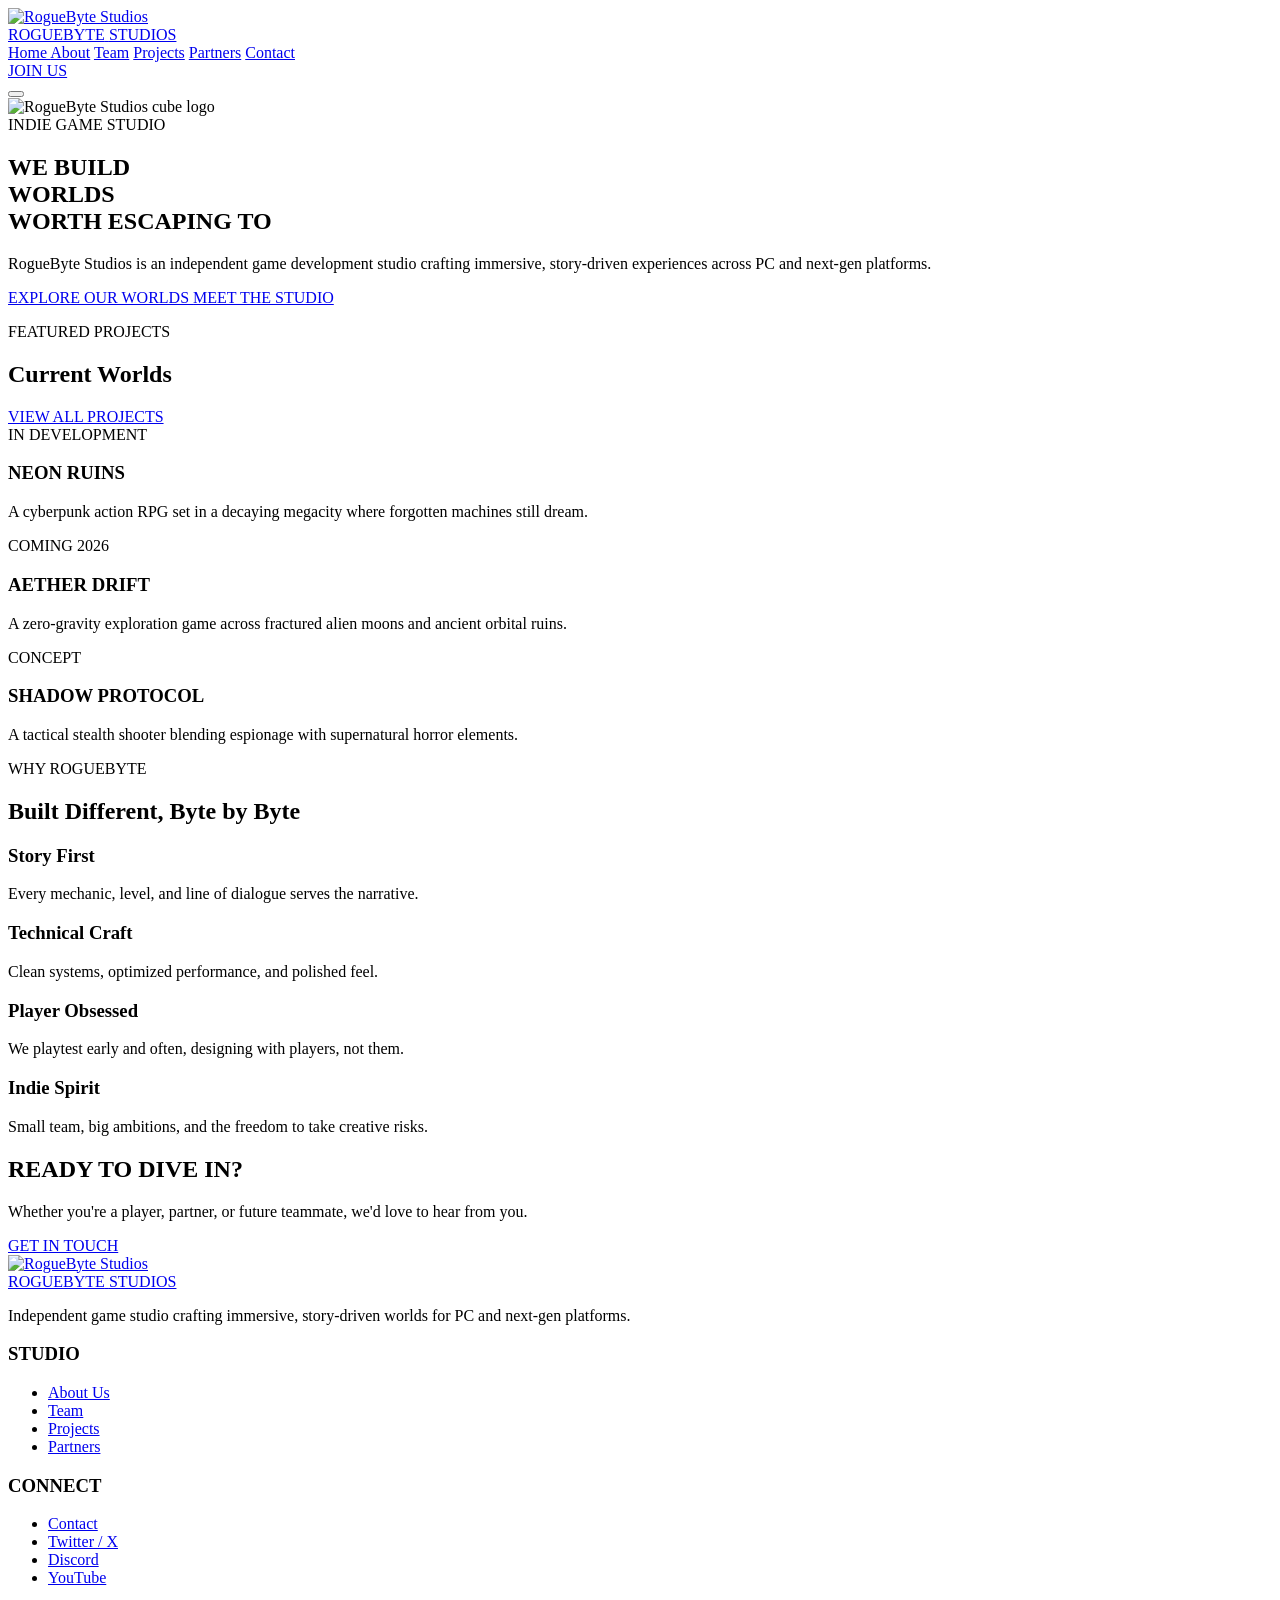
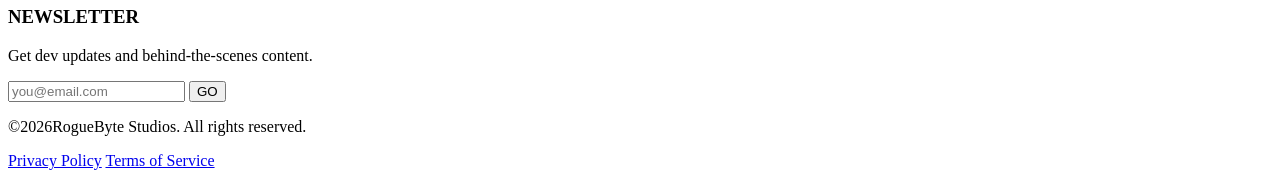
==== commit d1ca0c97: "1" ====
--- a/index.html
+++ b/index.html
@@ -1,40 +1,365 @@
-<!DOCTYPE html><html lang="en" class="dark"><head><meta charset="utf-8"><meta name="viewport" content="width=device-width, initial-scale=1"><link rel="preload" as="image" href="https://assets.macaly-user-data.dev/cdn-cgi/image/format=webp,width=2000,height=2000,fit=scale-down,quality=90,anim=true/k90umgizgju54wug33lsqkey/new-chat/dsS3dXT-KxPrhpQ8MAcAg.png"><link rel="stylesheet" href="css/index-CAaP8vwr.css" type="text/css" data-precedence="default"><title>RogueByte Studios | We Build Worlds Worth Escaping To</title><meta name="description" content="RogueByte Studios is an independent game development studio crafting immersive, story-driven worlds across PC and next-gen platforms."><meta property="og:title" content="RogueByte Studios | We Build Worlds Worth Escaping To"><meta property="og:description" content="RogueByte Studios is an independent game development studio crafting immersive, story-driven worlds across PC and next-gen platforms."><meta property="og:image" content="images/generated-kdmcrj00.png"><link rel="modulepreload" href="/assets/index-DEaZqfjs.js"><link rel="modulepreload" href="/assets/index-BsDvogD4.js"><link rel="modulepreload" href="/assets/site-layout-CHX6Acfz.js"><link rel="modulepreload" href="/assets/gamepad-2-DTlKrdYw.js"><link rel="icon" type="image/svg+xml" href="images/favicon.svg"><link rel="manifest" href="/manifest.json"><script>
-(async function () {
-  setTimeout(() => {
-    var badge = document.querySelector("a[data-platform-badge]");
-    if (!badge) {
-      return;
-    }
-    badge.style.display = "none";
-
-    // Fetch badge-config
-    fetch("https://www.macaly.com" + '/api/badge-config?chatId=' + encodeURIComponent("sg5l47crcqitqgfocecivv1r"))
-      .then(function (res) {
-        return res.json();
-      })
-      .then(function (data) {
-        // Set badge link and show badge
-        if (badge) {
-          badge.href = data.link;
-          var isTextBadge = typeof data.content === "string" && !!data.content.trim();
-          if (isTextBadge) {
-            // The default SVG draws its own pill; custom text needs one on the anchor.
-            badge.style.cssText += "align-items:center;justify-content:center;border-radius:999px;background:#000;color:#fff;padding:8px 12px;font-family:Arial,sans-serif;font-size:13px;font-weight:600;line-height:16px;max-width:calc(100vw - 20px);overflow:hidden;text-decoration:none;text-overflow:ellipsis;white-space:nowrap;box-shadow:0 8px 24px rgba(0,0,0,0.18);z-index:2147483647;";
-            badge.textContent = data.content;
-          }
-          if (data.badgeVisibility) {
-            badge.style.display = isTextBadge ? "inline-flex" : "block";
-          }
+<!DOCTYPE html>
+<html lang="en">
+  <head>
+    <meta charset="UTF-8" />
+    <meta name="viewport" content="width=device-width, initial-scale=1.0" />
+    <title>Screen</title>
+    <link rel="preconnect" href="https://fonts.googleapis.com" />
+    <link rel="preconnect" href="https://fonts.gstatic.com" crossorigin />
+    <link href="https://fonts.googleapis.com/css2?family=Inter:wght@100..900&family=Poppins:wght@100..900&family=Fira+Code:wght@300..700&family=Plus+Jakarta+Sans:wght@200;300;400;500;600;700;800&display=swap" rel="stylesheet" />
+    <link href="https://fonts.googleapis.com/css2?family=Inter:wght@400;500;600;700&family=JetBrains+Mono:wght@400;500;600;700&display=swap" rel="stylesheet" />
+    <script src="https://cdn.jsdelivr.net/npm/@tailwindcss/browser@4"></script>
+    <script src="https://cdn.jsdelivr.net/npm/chart.js"></script>
+    <script src="https://code.iconify.design/iconify-icon/3.0.0/iconify-icon.min.js"></script>
+    <style type="text/tailwindcss">
+      @import "tailwindcss";
+      @theme inline {
+        --color-background: var(--background);
+        --color-foreground: var(--foreground);
+        --color-primary: var(--primary);
+        --color-primary-foreground: var(--primary-foreground);
+        --color-secondary: var(--secondary);
+        --color-secondary-foreground: var(--secondary-foreground);
+        --color-tertiary: var(--tertiary);
+        --color-muted: var(--muted);
+        --color-muted-foreground: var(--muted-foreground);
+        --color-accent: var(--accent);
+        --color-destructive: var(--destructive);
+        --color-card: var(--card);
+        --color-card-foreground: var(--card-foreground);
+        --color-border: var(--border);
+        --color-input: var(--input);
+        --color-ring: var(--ring);
+        --radius-sm: calc(var(--radius) - 4px);
+        --radius-md: calc(var(--radius) - 2px);
+        --radius-lg: var(--radius);
+        --font-family-sans: var(--font-sans);
+        --font-family-heading: var(--font-heading);
+        --font-family-mono: var(--font-mono);
+      }
+      :root {
+        --background: #080a0c;
+        --foreground: #818898;
+        --primary: #a65eed;
+        --primary-foreground: #ffffff;
+        --secondary: #0f1214;
+        --secondary-foreground: #818898;
+        --tertiary: #818898;
+        --muted: #0f1214;
+        --muted-foreground: #4b4f59;
+        --accent: #818898;
+        --destructive: #ef4444;
+        --card: #000000;
+        --card-foreground: #818898;
+        --border: #2e3138;
+        --input: #2e3138;
+        --ring: #a65eed;
+        --radius: 8px;
+        --font-sans: Inter, sans-serif;
+        --font-heading: Inter, sans-serif;
+        --font-mono: JetBrains Mono, monospace;
+        --shadow-offset-x: 0;
+        --shadow-offset-y: 10;
+        --shadow-blur: 30;
+        --shadow-spread: -8;
+        --shadow-color: rgba(15, 23, 42, 0.12);
         }
-      });
-  }, 200);
-})();
-</script><script>
-(function() {
- var s = document.createElement('script');
- s.src = 'https://www.macaly.com/js/platform-app.js';
- s.defer = true;
- s.setAttribute('data-url', 'https://m.lilstts.com/events');
- document.head.appendChild(s);
-})();
-</script><script src="js/platform-app.js" defer="" data-url="https://m.lilstts.com/events"></script></head><body class="bg-rb-bg text-rb-text font-body antialiased"><!--$--><div class="min-h-screen flex flex-col bg-rb-bg text-rb-text"><header class="sticky top-0 z-50 border-b border-rb-border/50 bg-rb-bg/80 backdrop-blur-md"><div class="max-w-7xl mx-auto px-4 sm:px-6 lg:px-8"><div class="flex items-center justify-between h-16 lg:h-20"><a class="flex items-center gap-3 group active" href="/" data-status="active" aria-current="page"><div class="relative w-10 h-10 lg:w-12 lg:h-12"><img src="images/dsS3dXT-KxPrhpQ8MAcAg.png" alt="RogueByte Studios" class="w-full h-full object-contain drop-shadow-[0_0_10px_hsl(var(--rb-green-glow))] group-hover:drop-shadow-[0_0_18px_hsl(var(--rb-green-glow))] transition-all"></div><div class="flex flex-col"><span class="font-display font-bold text-lg lg:text-xl tracking-wider text-rb-text leading-none">ROGUEBYTE</span><span class="font-display text-[10px] lg:text-xs tracking-[0.3em] text-rb-green leading-none">STUDIOS</span></div></a><nav class="hidden lg:flex items-center gap-1"><a class="relative px-4 py-2 text-sm font-medium tracking-wide transition-colors text-rb-green active" href="/" data-status="active" aria-current="page">Home<span class="absolute bottom-0 left-1/2 -translate-x-1/2 w-4 h-0.5 bg-rb-green rounded-full box-glow"></span></a><a href="/about" class="relative px-4 py-2 text-sm font-medium tracking-wide transition-colors text-rb-text-muted hover:text-rb-text">About</a><a href="/team" class="relative px-4 py-2 text-sm font-medium tracking-wide transition-colors text-rb-text-muted hover:text-rb-text">Team</a><a href="/projects" class="relative px-4 py-2 text-sm font-medium tracking-wide transition-colors text-rb-text-muted hover:text-rb-text">Projects</a><a href="/partners" class="relative px-4 py-2 text-sm font-medium tracking-wide transition-colors text-rb-text-muted hover:text-rb-text">Partners</a><a href="/contact" class="relative px-4 py-2 text-sm font-medium tracking-wide transition-colors text-rb-text-muted hover:text-rb-text">Contact</a></nav><div class="hidden lg:block"><a data-slot="button" data-variant="default" data-size="default" href="/contact" class="inline-flex shrink-0 items-center justify-center gap-2 rounded-md whitespace-nowrap transition-all outline-none focus-visible:border-ring focus-visible:ring-[3px] focus-visible:ring-ring/50 disabled:pointer-events-none disabled:opacity-50 aria-invalid:border-destructive aria-invalid:ring-destructive/20 dark:aria-invalid:ring-destructive/40 [&_svg]:pointer-events-none [&_svg]:shrink-0 [&_svg:not([class*='size-'])]:size-4 h-9 py-2 has-[>svg]:px-3 bg-rb-green text-rb-black hover:bg-rb-green-text font-display font-semibold tracking-wider text-xs px-5">JOIN US</a></div><button type="button" class="lg:hidden p-2 text-rb-text-muted hover:text-rb-text" aria-label="Open menu"><svg xmlns="http://www.w3.org/2000/svg" width="24" height="24" viewBox="0 0 24 24" fill="none" stroke="currentColor" stroke-width="2" stroke-linecap="round" stroke-linejoin="round" class="lucide lucide-menu" aria-hidden="true"><path d="M4 5h16"></path><path d="M4 12h16"></path><path d="M4 19h16"></path></svg></button></div></div></header><main class="flex-1"><section class="relative overflow-hidden bg-rb-bg bg-grid"><div class="absolute inset-0 bg-gradient-to-b from-rb-bg via-transparent to-rb-bg pointer-events-none"></div><div class="absolute top-1/2 left-1/2 -translate-x-1/2 -translate-y-1/2 w-[600px] h-[600px] bg-rb-green-glow rounded-full blur-[120px] opacity-20 pointer-events-none"></div><div class="relative max-w-7xl mx-auto px-4 sm:px-6 lg:px-8 py-20 lg:py-32"><div class="grid lg:grid-cols-2 gap-12 lg:gap-8 items-center"><div class="order-2 lg:order-1 flex justify-center lg:justify-start"><div class="relative w-72 h-72 sm:w-96 sm:h-96 lg:w-[500px] lg:h-[500px] animate-float"><img src="images/dsS3dXT-KxPrhpQ8MAcAg.png" alt="RogueByte Studios cube logo" class="w-full h-full object-contain drop-shadow-[0_0_40px_hsl(var(--rb-green-glow))]"><div class="absolute -inset-8 bg-rb-green-glow rounded-full blur-[80px] opacity-20 pointer-events-none"></div></div></div><div class="order-1 lg:order-2 text-center lg:text-left"><div class="inline-flex items-center gap-2 px-3 py-1 rounded-full border border-rb-green/30 bg-rb-green/10 text-rb-green text-xs font-semibold tracking-wider mb-6"><span class="w-1.5 h-1.5 rounded-full bg-rb-green box-glow"></span>INDIE GAME STUDIO</div><h1 class="font-display font-black text-5xl sm:text-6xl lg:text-7xl xl:text-8xl tracking-tight leading-[0.95] text-rb-text">WE BUILD<br><span class="text-rb-green text-glow">WORLDS</span><br>WORTH ESCAPING TO</h1><p class="mt-6 text-lg sm:text-xl text-rb-text-muted max-w-xl mx-auto lg:mx-0 leading-relaxed">RogueByte Studios is an independent game development studio crafting immersive, story-driven experiences across PC and next-gen platforms.</p><div class="mt-8 flex flex-col sm:flex-row items-center justify-center lg:justify-start gap-4"><a data-slot="button" data-variant="default" data-size="lg" href="/projects" class="inline-flex shrink-0 items-center justify-center gap-2 whitespace-nowrap transition-all outline-none focus-visible:border-ring focus-visible:ring-[3px] focus-visible:ring-ring/50 disabled:pointer-events-none disabled:opacity-50 aria-invalid:border-destructive aria-invalid:ring-destructive/20 dark:aria-invalid:ring-destructive/40 [&_svg]:pointer-events-none [&_svg]:shrink-0 [&_svg:not([class*='size-'])]:size-4 h-10 rounded-md has-[>svg]:px-4 bg-rb-green text-rb-black hover:bg-rb-green-text font-display font-bold tracking-wider text-sm px-8 group">EXPLORE OUR WORLDS<svg xmlns="http://www.w3.org/2000/svg" width="24" height="24" viewBox="0 0 24 24" fill="none" stroke="currentColor" stroke-width="2" stroke-linecap="round" stroke-linejoin="round" class="lucide lucide-arrow-right ml-2 w-4 h-4 group-hover:translate-x-1 transition-transform" aria-hidden="true"><path d="M5 12h14"></path><path d="m12 5 7 7-7 7"></path></svg></a><a data-slot="button" data-variant="outline" data-size="lg" href="/about" class="inline-flex shrink-0 items-center justify-center gap-2 whitespace-nowrap transition-all outline-none focus-visible:border-ring focus-visible:ring-[3px] focus-visible:ring-ring/50 disabled:pointer-events-none disabled:opacity-50 aria-invalid:border-destructive aria-invalid:ring-destructive/20 dark:aria-invalid:ring-destructive/40 [&_svg]:pointer-events-none [&_svg]:shrink-0 [&_svg:not([class*='size-'])]:size-4 border bg-background shadow-xs dark:border-input dark:bg-input/30 dark:hover:bg-input/50 h-10 rounded-md has-[>svg]:px-4 border-rb-border text-rb-text hover:bg-rb-surface hover:text-rb-green font-display font-bold tracking-wider text-sm px-8">MEET THE STUDIO</a></div></div></div></div></section><section class="py-20 lg:py-28 bg-rb-bg"><div class="max-w-7xl mx-auto px-4 sm:px-6 lg:px-8"><div class="flex flex-col md:flex-row md:items-end justify-between gap-6 mb-12"><div><p class="text-rb-green font-display font-semibold tracking-wider text-sm mb-2">FEATURED PROJECTS</p><h2 class="font-display font-bold text-3xl sm:text-4xl lg:text-5xl text-rb-text">Current Worlds</h2></div><a data-slot="button" data-variant="outline" data-size="default" href="/projects" class="inline-flex shrink-0 items-center justify-center gap-2 rounded-md text-sm whitespace-nowrap transition-all outline-none focus-visible:border-ring focus-visible:ring-[3px] focus-visible:ring-ring/50 disabled:pointer-events-none disabled:opacity-50 aria-invalid:border-destructive aria-invalid:ring-destructive/20 dark:aria-invalid:ring-destructive/40 [&_svg]:pointer-events-none [&_svg]:shrink-0 [&_svg:not([class*='size-'])]:size-4 border bg-background shadow-xs hover:bg-accent dark:border-input dark:bg-input/30 dark:hover:bg-input/50 h-9 px-4 py-2 has-[>svg]:px-3 border-rb-border text-rb-text hover:text-rb-green hover:border-rb-green font-display font-semibold tracking-wider">VIEW ALL PROJECTS</a></div><div class="grid md:grid-cols-2 lg:grid-cols-3 gap-6"><div class="group relative bg-rb-panel border border-rb-border rounded-lg overflow-hidden hover:border-rb-green/50 transition-all duration-300 hover:-translate-y-1 hover:box-glow"><div class="absolute inset-0 bg-gradient-to-br from-rb-green/5 via-transparent to-transparent opacity-0 group-hover:opacity-100 transition-opacity"></div><div class="p-6 lg:p-8 relative"><div class="flex items-center justify-between mb-6"><span class="text-xs font-display font-bold tracking-wider px-2 py-1 rounded bg-rb-green/15 text-rb-green">IN DEVELOPMENT</span></div><h3 class="font-display font-bold text-2xl text-rb-text mb-3 group-hover:text-rb-green transition-colors">NEON RUINS</h3><p class="text-rb-text-muted leading-relaxed">A cyberpunk action RPG set in a decaying megacity where forgotten machines still dream.</p></div><div class="h-1 w-full bg-rb-border"><div class="h-full w-0 bg-rb-green group-hover:w-full transition-all duration-500"></div></div></div><div class="group relative bg-rb-panel border border-rb-border rounded-lg overflow-hidden hover:border-rb-green/50 transition-all duration-300 hover:-translate-y-1 hover:box-glow"><div class="absolute inset-0 bg-gradient-to-br from-rb-green/5 via-transparent to-transparent opacity-0 group-hover:opacity-100 transition-opacity"></div><div class="p-6 lg:p-8 relative"><div class="flex items-center justify-between mb-6"><span class="text-xs font-display font-bold tracking-wider px-2 py-1 rounded bg-rb-green/15 text-rb-green">COMING 2026</span></div><h3 class="font-display font-bold text-2xl text-rb-text mb-3 group-hover:text-rb-green transition-colors">AETHER DRIFT</h3><p class="text-rb-text-muted leading-relaxed">A zero-gravity exploration game across fractured alien moons and ancient orbital ruins.</p></div><div class="h-1 w-full bg-rb-border"><div class="h-full w-0 bg-rb-green group-hover:w-full transition-all duration-500"></div></div></div><div class="group relative bg-rb-panel border border-rb-border rounded-lg overflow-hidden hover:border-rb-green/50 transition-all duration-300 hover:-translate-y-1 hover:box-glow"><div class="absolute inset-0 bg-gradient-to-br from-rb-green/5 via-transparent to-transparent opacity-0 group-hover:opacity-100 transition-opacity"></div><div class="p-6 lg:p-8 relative"><div class="flex items-center justify-between mb-6"><span class="text-xs font-display font-bold tracking-wider px-2 py-1 rounded bg-rb-green/15 text-rb-green">CONCEPT</span></div><h3 class="font-display font-bold text-2xl text-rb-text mb-3 group-hover:text-rb-green transition-colors">SHADOW PROTOCOL</h3><p class="text-rb-text-muted leading-relaxed">A tactical stealth shooter blending espionage with supernatural horror elements.</p></div><div class="h-1 w-full bg-rb-border"><div class="h-full w-0 bg-rb-green group-hover:w-full transition-all duration-500"></div></div></div></div></div></section><section class="py-20 lg:py-28 bg-rb-surface relative overflow-hidden"><div class="absolute top-0 right-0 w-96 h-96 bg-rb-green-glow rounded-full blur-[120px] opacity-10 pointer-events-none"></div><div class="max-w-7xl mx-auto px-4 sm:px-6 lg:px-8 relative"><div class="text-center max-w-3xl mx-auto mb-16"><p class="text-rb-green font-display font-semibold tracking-wider text-sm mb-2">WHY ROGUEBYTE</p><h2 class="font-display font-bold text-3xl sm:text-4xl lg:text-5xl text-rb-text">Built Different, Byte by Byte</h2></div><div class="grid sm:grid-cols-2 lg:grid-cols-4 gap-6"><div class="group p-6 bg-rb-bg border border-rb-border rounded-lg hover:border-rb-green/40 transition-all duration-300 hover:-translate-y-1"><div class="w-12 h-12 rounded-lg bg-rb-green/10 border border-rb-green/30 flex items-center justify-center text-rb-green mb-4 group-hover:box-glow transition-all"><svg xmlns="http://www.w3.org/2000/svg" width="24" height="24" viewBox="0 0 24 24" fill="none" stroke="currentColor" stroke-width="2" stroke-linecap="round" stroke-linejoin="round" class="lucide lucide-sparkles w-6 h-6" aria-hidden="true"><path d="M11.017 2.814a1 1 0 0 1 1.966 0l1.051 5.558a2 2 0 0 0 1.594 1.594l5.558 1.051a1 1 0 0 1 0 1.966l-5.558 1.051a2 2 0 0 0-1.594 1.594l-1.051 5.558a1 1 0 0 1-1.966 0l-1.051-5.558a2 2 0 0 0-1.594-1.594l-5.558-1.051a1 1 0 0 1 0-1.966l5.558-1.051a2 2 0 0 0 1.594-1.594z"></path><path d="M20 2v4"></path><path d="M22 4h-4"></path><circle cx="4" cy="20" r="2"></circle></svg></div><h3 class="font-display font-bold text-lg text-rb-text mb-2">Story First</h3><p class="text-sm text-rb-text-muted leading-relaxed">Every mechanic, level, and line of dialogue serves the narrative.</p></div><div class="group p-6 bg-rb-bg border border-rb-border rounded-lg hover:border-rb-green/40 transition-all duration-300 hover:-translate-y-1"><div class="w-12 h-12 rounded-lg bg-rb-green/10 border border-rb-green/30 flex items-center justify-center text-rb-green mb-4 group-hover:box-glow transition-all"><svg xmlns="http://www.w3.org/2000/svg" width="24" height="24" viewBox="0 0 24 24" fill="none" stroke="currentColor" stroke-width="2" stroke-linecap="round" stroke-linejoin="round" class="lucide lucide-zap w-6 h-6" aria-hidden="true"><path d="M4 14a1 1 0 0 1-.78-1.63l9.9-10.2a.5.5 0 0 1 .86.46l-1.92 6.02A1 1 0 0 0 13 10h7a1 1 0 0 1 .78 1.63l-9.9 10.2a.5.5 0 0 1-.86-.46l1.92-6.02A1 1 0 0 0 11 14z"></path></svg></div><h3 class="font-display font-bold text-lg text-rb-text mb-2">Technical Craft</h3><p class="text-sm text-rb-text-muted leading-relaxed">Clean systems, optimized performance, and polished feel.</p></div><div class="group p-6 bg-rb-bg border border-rb-border rounded-lg hover:border-rb-green/40 transition-all duration-300 hover:-translate-y-1"><div class="w-12 h-12 rounded-lg bg-rb-green/10 border border-rb-green/30 flex items-center justify-center text-rb-green mb-4 group-hover:box-glow transition-all"><svg xmlns="http://www.w3.org/2000/svg" width="24" height="24" viewBox="0 0 24 24" fill="none" stroke="currentColor" stroke-width="2" stroke-linecap="round" stroke-linejoin="round" class="lucide lucide-gamepad2 lucide-gamepad-2 w-6 h-6" aria-hidden="true"><line x1="6" x2="10" y1="11" y2="11"></line><line x1="8" x2="8" y1="9" y2="13"></line><line x1="15" x2="15.01" y1="12" y2="12"></line><line x1="18" x2="18.01" y1="10" y2="10"></line><path d="M17.32 5H6.68a4 4 0 0 0-3.978 3.59c-.006.052-.01.101-.017.152C2.604 9.416 2 14.456 2 16a3 3 0 0 0 3 3c1 0 1.5-.5 2-1l1.414-1.414A2 2 0 0 1 9.828 16h4.344a2 2 0 0 1 1.414.586L17 18c.5.5 1 1 2 1a3 3 0 0 0 3-3c0-1.545-.604-6.584-.685-7.258-.007-.05-.011-.1-.017-.151A4 4 0 0 0 17.32 5z"></path></svg></div><h3 class="font-display font-bold text-lg text-rb-text mb-2">Player Obsessed</h3><p class="text-sm text-rb-text-muted leading-relaxed">We playtest early and often, designing with players, not for them.</p></div><div class="group p-6 bg-rb-bg border border-rb-border rounded-lg hover:border-rb-green/40 transition-all duration-300 hover:-translate-y-1"><div class="w-12 h-12 rounded-lg bg-rb-green/10 border border-rb-green/30 flex items-center justify-center text-rb-green mb-4 group-hover:box-glow transition-all"><svg xmlns="http://www.w3.org/2000/svg" width="24" height="24" viewBox="0 0 24 24" fill="none" stroke="currentColor" stroke-width="2" stroke-linecap="round" stroke-linejoin="round" class="lucide lucide-users w-6 h-6" aria-hidden="true"><path d="M16 21v-2a4 4 0 0 0-4-4H6a4 4 0 0 0-4 4v2"></path><path d="M16 3.128a4 4 0 0 1 0 7.744"></path><path d="M22 21v-2a4 4 0 0 0-3-3.87"></path><circle cx="9" cy="7" r="4"></circle></svg></div><h3 class="font-display font-bold text-lg text-rb-text mb-2">Indie Spirit</h3><p class="text-sm text-rb-text-muted leading-relaxed">Small team, big ambitions, and the freedom to take creative risks.</p></div></div></div></section><section class="py-20 lg:py-28 bg-rb-bg bg-grid"><div class="max-w-4xl mx-auto px-4 sm:px-6 lg:px-8 text-center"><h2 class="font-display font-black text-4xl sm:text-5xl lg:text-6xl text-rb-text mb-6">READY TO <span class="text-rb-green text-glow">DIVE IN</span>?</h2><p class="text-lg text-rb-text-muted mb-8 max-w-2xl mx-auto">Whether you're a player, partner, or future teammate, we'd love to hear from you.</p><a data-slot="button" data-variant="default" data-size="lg" href="/contact" class="inline-flex shrink-0 items-center justify-center gap-2 whitespace-nowrap transition-all outline-none focus-visible:border-ring focus-visible:ring-[3px] focus-visible:ring-ring/50 disabled:pointer-events-none disabled:opacity-50 aria-invalid:border-destructive aria-invalid:ring-destructive/20 dark:aria-invalid:ring-destructive/40 [&_svg]:pointer-events-none [&_svg]:shrink-0 [&_svg:not([class*='size-'])]:size-4 h-10 rounded-md has-[>svg]:px-4 bg-rb-green text-rb-black hover:bg-rb-green-text font-display font-bold tracking-wider text-sm px-8">GET IN TOUCH</a></div></section></main><footer class="border-t border-rb-border/50 bg-rb-surface"><div class="max-w-7xl mx-auto px-4 sm:px-6 lg:px-8 py-12 lg:py-16"><div class="grid grid-cols-1 md:grid-cols-2 lg:grid-cols-4 gap-10 lg:gap-8"><div class="lg:col-span-1"><a class="flex items-center gap-3 group active" href="/" data-status="active" aria-current="page"><div class="relative w-10 h-10"><img src="images/dsS3dXT-KxPrhpQ8MAcAg.png" alt="RogueByte Studios" class="w-full h-full object-contain drop-shadow-[0_0_10px_hsl(var(--rb-green-glow))]"></div><div class="flex flex-col"><span class="font-display font-bold text-lg tracking-wider text-rb-text leading-none">ROGUEBYTE</span><span class="font-display text-[10px] tracking-[0.3em] text-rb-green leading-none">STUDIOS</span></div></a><p class="mt-4 text-sm text-rb-text-muted leading-relaxed">Independent game studio crafting immersive, story-driven worlds for PC and next-gen platforms.</p></div><div><h3 class="font-display font-semibold text-sm tracking-wider text-rb-text mb-4">STUDIO</h3><ul class="space-y-2"><li><a href="/about" class="text-sm text-rb-text-muted hover:text-rb-green transition-colors">About Us</a></li><li><a href="/team" class="text-sm text-rb-text-muted hover:text-rb-green transition-colors">Team</a></li><li><a href="/projects" class="text-sm text-rb-text-muted hover:text-rb-green transition-colors">Projects</a></li><li><a href="/partners" class="text-sm text-rb-text-muted hover:text-rb-green transition-colors">Partners</a></li></ul></div><div><h3 class="font-display font-semibold text-sm tracking-wider text-rb-text mb-4">CONNECT</h3><ul class="space-y-2"><li><a href="/contact" class="text-sm text-rb-text-muted hover:text-rb-green transition-colors">Contact</a></li><li><a href="https://twitter.com" target="_blank" rel="noopener noreferrer" class="text-sm text-rb-text-muted hover:text-rb-green transition-colors">Twitter / X</a></li><li><a href="https://discord.com" target="_blank" rel="noopener noreferrer" class="text-sm text-rb-text-muted hover:text-rb-green transition-colors">Discord</a></li><li><a href="https://youtube.com" target="_blank" rel="noopener noreferrer" class="text-sm text-rb-text-muted hover:text-rb-green transition-colors">YouTube</a></li></ul></div><div><h3 class="font-display font-semibold text-sm tracking-wider text-rb-text mb-4">NEWSLETTER</h3><p class="text-sm text-rb-text-muted mb-3">Get dev updates and behind-the-scenes content.</p><form class="flex gap-2"><input type="email" placeholder="you@email.com" class="flex-1 bg-rb-bg border border-rb-border rounded-md px-3 py-2 text-sm text-rb-text placeholder:text-rb-text-dim focus:outline-none focus:border-rb-green focus:ring-1 focus:ring-rb-green"><button data-slot="button" data-variant="default" data-size="default" class="inline-flex shrink-0 items-center justify-center gap-2 rounded-md whitespace-nowrap transition-all outline-none focus-visible:border-ring focus-visible:ring-[3px] focus-visible:ring-ring/50 disabled:pointer-events-none disabled:opacity-50 aria-invalid:border-destructive aria-invalid:ring-destructive/20 dark:aria-invalid:ring-destructive/40 [&_svg]:pointer-events-none [&_svg]:shrink-0 [&_svg:not([class*='size-'])]:size-4 h-9 py-2 has-[>svg]:px-3 bg-rb-green text-rb-black hover:bg-rb-green-text font-display font-semibold text-xs tracking-wider px-4" type="submit">GO</button></form></div></div><div class="mt-12 pt-8 border-t border-rb-border/30 flex flex-col md:flex-row items-center justify-between gap-4"><p class="text-xs text-rb-text-dim">© <!-- -->2026<!-- --> RogueByte Studios. All rights reserved.</p><div class="flex items-center gap-6"><a href="/contact" class="text-xs text-rb-text-dim hover:text-rb-green transition-colors">Privacy Policy</a><a href="/contact" class="text-xs text-rb-text-dim hover:text-rb-green transition-colors">Terms of Service</a></div></div></div></footer></div><!--/$--><script type="module" async="">import("/assets/index-DEaZqfjs.js")</script><a data-platform-badge="true" style="position:fixed;bottom:10px;right:10px;cursor:pointer;display:none" href="" target="_blank" rel="noopener noreferrer"><svg width="144" height="32" fill="none" xmlns="http://www.w3.org/2000/svg"><rect width="144" height="32" rx="8" fill="#000" style="fill:#000;fill-opacity:1"></rect><path d="M88.712 20.5h-1.565v-9.728h1.903l3.327 6.415 3.313-6.415h1.861V20.5h-1.565v-6.979l-3.03 5.851h-1.213l-3.031-5.85V20.5Zm12.568.141c-1.48 0-2.424-.888-2.424-2.115 0-1.31.846-2.143 2.608-2.143h1.818v-.267c0-.917-.535-1.382-1.409-1.382-.734 0-1.283.395-1.41 1.057h-1.565c.17-1.438 1.353-2.425 3.017-2.425 1.79 0 2.932 1.058 2.932 2.792V20.5h-1.508v-.775c-.437.578-1.199.916-2.059.916Zm.311-1.283c1.043 0 1.691-.648 1.691-1.79v-.043h-1.677c-.846 0-1.199.31-1.199.889 0 .606.437.944 1.185.944Zm7.863 1.283c-2.058 0-3.651-1.593-3.651-3.637 0-2.045 1.593-3.638 3.651-3.638 1.804 0 3.242 1.241 3.539 2.947h-1.608c-.267-.874-.972-1.48-1.931-1.48-1.184 0-2.087.944-2.087 2.17 0 1.213.903 2.172 2.087 2.172.959 0 1.664-.62 1.931-1.48h1.608c-.282 1.691-1.735 2.946-3.539 2.946Zm6.778 0c-1.48 0-2.425-.888-2.425-2.115 0-1.31.846-2.143 2.608-2.143h1.819v-.267c0-.917-.536-1.382-1.41-1.382-.733 0-1.283.395-1.41 1.057h-1.565c.17-1.438 1.354-2.425 3.017-2.425 1.791 0 2.933 1.058 2.933 2.792V20.5h-1.509v-.775c-.437.578-1.198.916-2.058.916Zm.31-1.283c1.043 0 1.692-.648 1.692-1.79v-.043h-1.678c-.846 0-1.198.31-1.198.889 0 .606.437.944 1.184.944Zm6.243 1.142h-1.565v-9.728h1.565V20.5Zm4.099 2.763h-1.649l1.113-2.749-2.833-7.007h1.691l2.002 5.203 1.974-5.203h1.664l-3.962 9.756ZM13.383 20.5h-1.565v-9.728h1.903l3.327 6.415 3.313-6.415h1.86V20.5h-1.564v-6.979l-3.031 5.851h-1.212l-3.032-5.85V20.5Zm12.568.141c-1.48 0-2.425-.888-2.425-2.115 0-1.31.846-2.143 2.609-2.143h1.818v-.267c0-.917-.535-1.382-1.41-1.382-.733 0-1.282.395-1.41 1.057H23.57c.169-1.438 1.353-2.425 3.017-2.425 1.79 0 2.932 1.058 2.932 2.792V20.5H28.01v-.775c-.437.578-1.199.916-2.059.916Zm.31-1.283c1.044 0 1.692-.648 1.692-1.79v-.043h-1.677c-.846 0-1.199.31-1.199.889 0 .606.437.944 1.184.944Zm7.737 1.283c-2.002 0-3.524-1.593-3.524-3.637 0-2.045 1.522-3.638 3.524-3.638.945 0 1.748.367 2.27 1.001v-3.595h1.565V20.5h-1.495v-.93c-.507.676-1.353 1.071-2.34 1.071Zm.17-1.48c1.226 0 2.114-.903 2.114-2.157 0-1.255-.888-2.171-2.115-2.171-1.226 0-2.129.916-2.129 2.17 0 1.255.903 2.158 2.13 2.158Zm8.313 1.48c-2.058 0-3.623-1.607-3.623-3.637 0-2.045 1.565-3.638 3.553-3.638 2.044 0 3.496 1.523 3.496 3.595 0 .17 0 .353-.028.522h-5.47c.183 1.142.972 1.79 2.072 1.79.874 0 1.537-.437 1.847-1.1h1.607c-.536 1.523-1.903 2.468-3.454 2.468Zm-.084-5.921c-.973 0-1.72.606-1.946 1.621h3.863c-.127-.944-.86-1.621-1.917-1.621Zm8.551-2.312c-.521 0-.902-.38-.902-.888 0-.522.38-.903.902-.903s.902.381.902.903c0 .507-.38.888-.902.888Zm.776 8.092h-1.565v-6.993h1.565V20.5Zm3.07 0h-1.565v-6.993h1.494v.72c.452-.536 1.17-.86 2.059-.86 1.72 0 2.946 1.226 2.946 3.157V20.5h-1.565v-3.835c0-1.142-.62-1.818-1.635-1.818-1.043 0-1.734.705-1.734 1.818V20.5ZM131.313 20.59h-.145v-.73h-.265v-.138h.675v.139h-.265v.73Zm.492 0h-.14v-.868h.17l.297.573.296-.573h.166v.869h-.14v-.623l-.271.522h-.108l-.27-.522v.623ZM70.724 10.036c.31-.177.69-.177 1 0l3.024 1.728-4.39 2.51c-1.176.67-1.176 2.365 0 3.037l4.39 2.509-3.024 1.728c-.31.177-.69.177-1 0l-2.517-1.438a1.008 1.008 0 0 1-.508-.874v-6.888c0-.361.194-.695.508-.874l2.517-1.438Zm7.05 0c.309-.177.689-.177.998 0l2.518 1.438c.314.18.507.513.507.874v6.888c0 .361-.194.695-.507.874l-2.518 1.438c-.309.177-.69.177-.999 0l-3.025-1.728 4.39-2.509c1.176-.672 1.176-2.366 0-3.038l-4.39-2.509 3.025-1.728Zm-6.55 4.749a1.008 1.008 0 1 1-.002 2.015 1.008 1.008 0 0 1 .002-2.015Zm7.048 0a1.008 1.008 0 1 1 0 2.015 1.008 1.008 0 0 1 0-2.015Z" fill="#fff" style="fill:#fff;fill-opacity:1"></path></svg></a></body></html>+    </style>
+    <style>
+      .brand-gradient { background-image: linear-gradient(135deg, var(--primary), var(--accent)); }
+      .shadow-theme {
+        box-shadow:
+          calc(var(--shadow-offset-x, 0) * 1px) calc(var(--shadow-offset-y, 10) * 1px)
+          calc(var(--shadow-blur, 30) * 1px) calc(var(--shadow-spread, -8) * 1px)
+          var(--shadow-color, rgba(15, 23, 42, 0.12));
+      }
+    </style>
+  </head>
+  <body>
+<div class="min-h-screen w-full bg-background flex flex-col relative">
+<header class="sticky top-0 z-50 border-b border-border/40 bg-background/80 backdrop-blur-md text-primary-foreground">
+  <div class="max-w-7xl mx-auto px-4 sm:px-6 lg:px-8">
+    <div class="flex items-center justify-between h-16 lg:h-20">
+      <!-- Logo Brand -->
+      <a href="/" class="flex items-center gap-3 group">
+        <div class="relative w-10 h-10 lg:w-12 lg:h-12">
+          <img src="https://assets.macaly-user-data.dev/cdn-cgi/image/format=webp,width=2000,height=2000,fit=scale-down,quality=90,anim=true/k90umgizgju54wug33lsqkey/new-chat/dsS3dXT-KxPrhpQ8MAcAg.png" alt="RogueByte Studios" class="w-full h-full object-contain transition-all duration-300 filter drop-shadow-[0_0_8px_rgba(168,85,247,0.5)] group-hover:drop-shadow-[0_0_15px_rgba(168,85,247,0.8)]" />
+        </div>
+        <div class="flex flex-col">
+          <span class="font-bold text-lg lg:text-xl tracking-wider text-foreground leading-none">ROGUEBYTE</span>
+          <span class="text-[10px] lg:text-xs tracking-[0.3em] text-primary leading-none mt-1">STUDIOS</span>
+        </div>
+      </a>
+
+      <!-- Navigation Links -->
+      <nav class="hidden lg:flex items-center gap-1">
+        <a class="relative px-4 py-2 text-sm font-medium tracking-wide transition-colors text-primary" href="/home">
+          Home
+          <span class="absolute bottom-0 left-1/2 -translate-x-1/2 w-4 h-0.5 bg-primary rounded-full shadow-[0_0_8px_rgba(168,85,247,0.8)]"></span>
+        </a>
+        <a href="/about" class="relative px-4 py-2 text-sm font-medium tracking-wide transition-colors text-muted-foreground hover:text-foreground">About</a>
+        <a href="/team" class="relative px-4 py-2 text-sm font-medium tracking-wide transition-colors text-muted-foreground hover:text-foreground">Team</a>
+        <a href="/projects" class="relative px-4 py-2 text-sm font-medium tracking-wide transition-colors text-muted-foreground hover:text-foreground">Projects</a>
+        <a href="/partners" class="relative px-4 py-2 text-sm font-medium tracking-wide transition-colors text-muted-foreground hover:text-foreground">Partners</a>
+        <a href="/contact" class="relative px-4 py-2 text-sm font-medium tracking-wide transition-colors text-muted-foreground hover:text-foreground">Contact</a>
+      </nav>
+
+      <!-- Action Button -->
+      <div class="hidden lg:block">
+        <a href="/contact" class="inline-flex shrink-0 items-center justify-center gap-2 rounded-md whitespace-nowrap transition-all outline-none focus-visible:ring-2 focus-visible:ring-primary h-9 py-2 px-5 bg-primary text-primary-foreground hover:opacity-90 font-semibold tracking-wider text-xs">
+          JOIN US
+        </a>
+      </div>
+
+      <!-- Mobile Menu Button -->
+      <button type="button" class="lg:hidden p-2 text-muted-foreground hover:text-foreground" aria-label="Open menu">
+        <iconify-icon icon="lucide:menu" class="w-6 h-6"></iconify-icon>
+      </button>
+    </div>
+  </div>
+</header>
+<section class="relative overflow-hidden bg-background text-primary-foreground">
+  <!-- Grid background and gradients -->
+  <div class="absolute inset-0 bg-[linear-gradient(to_right,rgba(255,255,255,0.03)_1px,transparent_1px),linear-gradient(to_bottom,rgba(255,255,255,0.03)_1px,transparent_1px)] bg-[size:4rem_4rem] pointer-events-none"></div>
+  <div class="absolute inset-0 bg-gradient-to-b from-background via-transparent to-background pointer-events-none"></div>
+  
+  <!-- Purple/Violet Glow (matching the screenshot's purple theme) -->
+  <div class="absolute top-1/2 left-1/2 -translate-x-1/2 -translate-y-1/2 w-[600px] h-[600px] bg-primary/10 rounded-full blur-[120px] pointer-events-none"></div>
+
+  <div class="relative max-w-7xl mx-auto px-4 sm:px-6 lg:px-8 py-20 lg:py-32">
+    <div class="grid lg:grid-cols-2 gap-12 lg:gap-8 items-center">
+      
+      <!-- Left Column: Logo Image (Order 2 on mobile, 1 on desktop) -->
+      <div class="order-2 lg:order-1 flex justify-center lg:justify-start">
+        <div class="relative w-72 h-72 sm:w-96 sm:h-96 lg:w-[500px] lg:h-[500px] animate-pulse duration-[8000ms]">
+          <img src="https://assets.macaly-user-data.dev/cdn-cgi/image/format=webp,width=2000,height=2000,fit=scale-down,quality=90,anim=true/k90umgizgju54wug33lsqkey/new-chat/dsS3dXT-KxPrhpQ8MAcAg.png" alt="RogueByte Studios cube logo" class="w-full h-full object-contain drop-shadow-[0_0_50px_rgba(168,85,247,0.25)]" />
+          <div class="absolute -inset-8 bg-primary/10 rounded-full blur-[80px] pointer-events-none"></div>
+        </div>
+      </div>
+
+      <!-- Right Column: Content (Order 1 on mobile, 2 on desktop) -->
+      <div class="order-1 lg:order-2 text-center lg:text-left">
+        <!-- Badge -->
+        <div class="inline-flex items-center gap-2 px-3 py-1 rounded-full border border-primary/30 bg-primary/10 text-primary text-xs font-semibold tracking-wider mb-6">
+          <span class="w-1.5 h-1.5 rounded-full bg-primary shadow-[0_0_8px_rgba(168,85,247,0.8)]"></span>
+          INDIE GAME STUDIO
+        </div>
+
+        <!-- Heading -->
+        <h1 class="font-black text-5xl sm:text-6xl lg:text-7xl xl:text-8xl tracking-tight leading-[0.95] text-foreground">
+          WE BUILD<br />
+          <span class="text-primary drop-shadow-[0_0_30px_rgba(168,85,247,0.4)]">WORLDS</span><br />
+          WORTH ESCAPING TO
+        </h1>
+
+        <!-- Description -->
+        <p class="mt-6 text-lg sm:text-xl text-muted-foreground max-w-xl mx-auto lg:mx-0 leading-relaxed">
+          RogueByte Studios is an independent game development studio crafting immersive, story-driven experiences across PC and next-gen platforms.
+        </p>
+
+        <!-- Buttons -->
+        <div class="mt-8 flex flex-col sm:flex-row items-center justify-center lg:justify-start gap-4">
+          <a href="/projects" class="inline-flex shrink-0 items-center justify-center gap-2 whitespace-nowrap transition-all h-12 rounded-md bg-primary text-primary-foreground hover:bg-primary/90 font-bold tracking-wider text-sm px-8 group shadow-lg shadow-primary/20">
+            EXPLORE OUR WORLDS
+            <iconify-icon icon="lucide:arrow-right" class="transition-transform group-hover:translate-x-1"></iconify-icon>
+          </a>
+          <a href="/about" class="inline-flex shrink-0 items-center justify-center gap-2 whitespace-nowrap transition-all h-12 rounded-md border border-border bg-card text-foreground hover:bg-muted hover:text-primary font-bold tracking-wider text-sm px-8">
+            MEET THE STUDIO
+          </a>
+        </div>
+      </div>
+
+    </div>
+  </div>
+</section>
+<section class="py-20 lg:py-28 bg-background text-primary-foreground">
+  <div class="max-w-7xl mx-auto px-4 sm:px-6 lg:px-8">
+    <!-- Header Row -->
+    <div class="flex flex-col md:flex-row md:items-end justify-between gap-6 mb-12">
+      <div>
+        <p class="text-primary font-semibold tracking-wider text-sm mb-2">FEATURED PROJECTS</p>
+        <h2 class="font-bold text-3xl sm:text-4xl lg:text-5xl text-primary-foreground">Current Worlds</h2>
+      </div>
+      <a href="/projects" class="inline-flex shrink-0 items-center justify-center gap-2 rounded-md text-xs whitespace-nowrap transition-all outline-none border border-border bg-card text-primary-foreground hover:text-primary hover:border-primary font-semibold tracking-wider h-9 px-4 py-2">
+        VIEW ALL PROJECTS
+      </a>
+    </div>
+
+    <!-- Grid of Cards -->
+    <div class="grid md:grid-cols-2 lg:grid-cols-3 gap-6">
+      <!-- Card 1 -->
+      <div class="group relative bg-card border border-border rounded-lg overflow-hidden hover:border-primary/50 transition-all duration-300 hover:-translate-y-1">
+        <div class="absolute inset-0 bg-gradient-to-br from-primary/5 via-transparent to-transparent opacity-0 group-hover:opacity-100 transition-opacity"></div>
+        <div class="p-6 lg:p-8 relative">
+          <div class="flex items-center justify-between mb-6">
+            <span class="text-xs font-bold tracking-wider px-2 py-1 rounded bg-primary/15 text-primary">IN DEVELOPMENT</span>
+          </div>
+          <h3 class="font-bold text-2xl text-primary-foreground mb-3 group-hover:text-primary transition-colors">NEON RUINS</h3>
+          <p class="text-muted-foreground leading-relaxed">A cyberpunk action RPG set in a decaying megacity where forgotten machines still dream.</p>
+        </div>
+        <div class="h-1 w-full bg-border">
+          <div class="h-full w-0 bg-primary group-hover:w-full transition-all duration-500"></div>
+        </div>
+      </div>
+
+      <!-- Card 2 -->
+      <div class="group relative bg-card border border-border rounded-lg overflow-hidden hover:border-primary/50 transition-all duration-300 hover:-translate-y-1">
+        <div class="absolute inset-0 bg-gradient-to-br from-primary/5 via-transparent to-transparent opacity-0 group-hover:opacity-100 transition-opacity"></div>
+        <div class="p-6 lg:p-8 relative">
+          <div class="flex items-center justify-between mb-6">
+            <span class="text-xs font-bold tracking-wider px-2 py-1 rounded bg-primary/15 text-primary">COMING 2026</span>
+          </div>
+          <h3 class="font-bold text-2xl text-primary-foreground mb-3 group-hover:text-primary transition-colors">AETHER DRIFT</h3>
+          <p class="text-muted-foreground leading-relaxed">A zero-gravity exploration game across fractured alien moons and ancient orbital ruins.</p>
+        </div>
+        <div class="h-1 w-full bg-border">
+          <div class="h-full w-0 bg-primary group-hover:w-full transition-all duration-500"></div>
+        </div>
+      </div>
+
+      <!-- Card 3 -->
+      <div class="group relative bg-card border border-border rounded-lg overflow-hidden hover:border-primary/50 transition-all duration-300 hover:-translate-y-1">
+        <div class="absolute inset-0 bg-gradient-to-br from-primary/5 via-transparent to-transparent opacity-0 group-hover:opacity-100 transition-opacity"></div>
+        <div class="p-6 lg:p-8 relative">
+          <div class="flex items-center justify-between mb-6">
+            <span class="text-xs font-bold tracking-wider px-2 py-1 rounded bg-primary/15 text-primary">CONCEPT</span>
+          </div>
+          <h3 class="font-bold text-2xl text-primary-foreground mb-3 group-hover:text-primary transition-colors">SHADOW PROTOCOL</h3>
+          <p class="text-muted-foreground leading-relaxed">A tactical stealth shooter blending espionage with supernatural horror elements.</p>
+        </div>
+        <div class="h-1 w-full bg-border">
+          <div class="h-full w-0 bg-primary group-hover:w-full transition-all duration-500"></div>
+        </div>
+      </div>
+    </div>
+  </div>
+</section>
+<section class="py-20 lg:py-28 bg-muted text-primary-foreground relative overflow-hidden">
+  <!-- Glow effect -->
+  <div class="absolute top-0 right-0 w-96 h-96 bg-primary/10 rounded-full blur-[120px] pointer-events-none"></div>
+
+  <div class="max-w-7xl mx-auto px-4 sm:px-6 lg:px-8 relative">
+    <!-- Header -->
+    <div class="text-center max-w-3xl mx-auto mb-16">
+      <p class="text-primary font-semibold tracking-wider text-sm mb-2 uppercase">WHY ROGUEBYTE</p>
+      <h2 class="font-bold text-3xl sm:text-4xl lg:text-5xl text-foreground">Built Different, Byte by Byte</h2>
+    </div>
+
+    <!-- Grid -->
+    <div class="grid sm:grid-cols-2 lg:grid-cols-4 gap-6">
+      <!-- Card 1 -->
+      <div class="group p-6 bg-card border border-border rounded-lg hover:border-primary/40 transition-all duration-300 hover:-translate-y-1">
+        <div class="w-12 h-12 rounded-lg bg-primary/10 border border-primary/30 flex items-center justify-center text-primary mb-4 transition-all">
+          <iconify-icon icon="lucide:sparkles" class="text-xl"></iconify-icon>
+        </div>
+        <h3 class="font-bold text-lg text-foreground mb-2">Story First</h3>
+        <p class="text-sm text-muted-foreground leading-relaxed">Every mechanic, level, and line of dialogue serves the narrative.</p>
+      </div>
+
+      <!-- Card 2 -->
+      <div class="group p-6 bg-card border border-border rounded-lg hover:border-primary/40 transition-all duration-300 hover:-translate-y-1">
+        <div class="w-12 h-12 rounded-lg bg-primary/10 border border-primary/30 flex items-center justify-center text-primary mb-4 transition-all">
+          <iconify-icon icon="lucide:zap" class="text-xl"></iconify-icon>
+        </div>
+        <h3 class="font-bold text-lg text-foreground mb-2">Technical Craft</h3>
+        <p class="text-sm text-muted-foreground leading-relaxed">Clean systems, optimized performance, and polished feel.</p>
+      </div>
+
+      <!-- Card 3 -->
+      <div class="group p-6 bg-card border border-border rounded-lg hover:border-primary/40 transition-all duration-300 hover:-translate-y-1">
+        <div class="w-12 h-12 rounded-lg bg-primary/10 border border-primary/30 flex items-center justify-center text-primary mb-4 transition-all">
+          <iconify-icon icon="lucide:gamepad-2" class="text-xl"></iconify-icon>
+        </div>
+        <h3 class="font-bold text-lg text-foreground mb-2">Player Obsessed</h3>
+        <p class="text-sm text-muted-foreground leading-relaxed">We playtest early and often, designing with players, not them.</p>
+      </div>
+
+      <!-- Card 4 -->
+      <div class="group p-6 bg-card border border-border rounded-lg hover:border-primary/40 transition-all duration-300 hover:-translate-y-1">
+        <div class="w-12 h-12 rounded-lg bg-primary/10 border border-primary/30 flex items-center justify-center text-primary mb-4 transition-all">
+          <iconify-icon icon="lucide:users" class="text-xl"></iconify-icon>
+        </div>
+        <h3 class="font-bold text-lg text-foreground mb-2">Indie Spirit</h3>
+        <p class="text-sm text-muted-foreground leading-relaxed">Small team, big ambitions, and the freedom to take creative risks.</p>
+      </div>
+    </div>
+  </div>
+</section>
+<section class="py-20 lg:py-28 bg-background text-primary-foreground relative overflow-hidden">
+  <!-- Grid Background Overlay -->
+  <div class="absolute inset-0 bg-[linear-gradient(to_right,rgba(255,255,255,0.05)_1px,transparent_1px),linear-gradient(to_bottom,rgba(255,255,255,0.05)_1px,transparent_1px)] bg-[size:4rem_4rem] pointer-events-none"></div>
+
+  <div class="relative z-10 max-w-4xl mx-auto px-4 sm:px-6 lg:px-8 text-center">
+    <h2 class="font-black text-4xl sm:text-5xl lg:text-6xl text-primary mb-6 tracking-tight">
+      READY TO <span class="text-primary shadow-primary/20 drop-shadow-[0_0_15px_rgba(168,85,247,0.5)]">DIVE IN</span>?
+    </h2>
+    <p class="text-lg text-muted-foreground mb-8 max-w-2xl mx-auto">
+      Whether you're a player, partner, or future teammate, we'd love to hear from you.
+    </p>
+    <a href="/contact" class="inline-flex shrink-0 items-center justify-center gap-2 whitespace-nowrap transition-all outline-none focus-visible:ring-2 focus-visible:ring-primary/50 disabled:pointer-events-none disabled:opacity-50 h-12 rounded-md bg-primary text-primary-foreground hover:opacity-90 font-bold tracking-wider text-sm px-8">
+      GET IN TOUCH
+    </a>
+  </div>
+</section>
+<footer class="bg-muted text-primary-foreground">
+  <div class="max-w-7xl mx-auto px-4 sm:px-6 lg:px-8 py-12 lg:py-16">
+    <div class="grid grid-cols-1 md:grid-cols-2 lg:grid-cols-4 gap-10 lg:gap-8">
+      <!-- Brand Column -->
+      <div class="lg:col-span-1">
+        <a href="/" class="flex items-center gap-3 group">
+          <div class="relative w-10 h-10">
+            <img src="https://assets.macaly-user-data.dev/cdn-cgi/image/format=webp,width=2000,height=2000,fit=scale-down,quality=90,anim=true/k90umgizgju54wug33lsqkey/new-chat/dsS3dXT-KxPrhpQ8MAcAg.png" alt="RogueByte Studios" class="w-full h-full object-contain filter drop-shadow-[0_0_10px_rgba(168,85,247,0.5)]" />
+          </div>
+          <div class="flex flex-col">
+            <span class="font-bold text-lg tracking-wider text-foreground leading-none">ROGUEBYTE</span>
+            <span class="text-[10px] tracking-[0.3em] text-primary leading-none">STUDIOS</span>
+          </div>
+        </a>
+        <p class="mt-4 text-sm text-muted-foreground leading-relaxed">Independent game studio crafting immersive, story-driven worlds for PC and next-gen platforms.</p>
+      </div>
+
+      <!-- Studio Column -->
+      <div>
+        <h3 class="font-semibold text-sm tracking-wider text-foreground mb-4">STUDIO</h3>
+        <ul class="space-y-2">
+          <li><a href="/about" class="text-sm text-muted-foreground hover:text-primary transition-colors">About Us</a></li>
+          <li><a href="/team" class="text-sm text-muted-foreground hover:text-primary transition-colors">Team</a></li>
+          <li><a href="/projects" class="text-sm text-muted-foreground hover:text-primary transition-colors">Projects</a></li>
+          <li><a href="/partners" class="text-sm text-muted-foreground hover:text-primary transition-colors">Partners</a></li>
+        </ul>
+      </div>
+
+      <!-- Connect Column -->
+      <div>
+        <h3 class="font-semibold text-sm tracking-wider text-foreground mb-4">CONNECT</h3>
+        <ul class="space-y-2">
+          <li><a href="/contact" class="text-sm text-muted-foreground hover:text-primary transition-colors">Contact</a></li>
+          <li><a href="https://twitter.com" target="_blank" class="text-sm text-muted-foreground hover:text-primary transition-colors">Twitter / X</a></li>
+          <li><a href="https://discord.com" target="_blank" class="text-sm text-muted-foreground hover:text-primary transition-colors">Discord</a></li>
+          <li><a href="https://youtube.com" target="_blank" class="text-sm text-muted-foreground hover:text-primary transition-colors">YouTube</a></li>
+        </ul>
+      </div>
+
+      <!-- Newsletter Column -->
+      <div>
+        <h3 class="font-semibold text-sm tracking-wider text-foreground mb-4">NEWSLETTER</h3>
+        <p class="text-sm text-muted-foreground mb-3">Get dev updates and behind-the-scenes content.</p>
+        <form class="flex gap-2">
+          <input type="email" placeholder="you@email.com" class="flex-1 bg-muted border border-border rounded-md px-3 py-2 text-sm text-foreground placeholder:text-muted-foreground/50 focus:outline-none focus:border-primary focus:ring-1 focus:ring-primary" />
+          <button class="inline-flex shrink-0 items-center justify-center gap-2 rounded-md whitespace-nowrap transition-all outline-none focus-visible:ring-2 focus-visible:ring-primary disabled:pointer-events-none disabled:opacity-50 h-9 py-2 bg-primary text-primary-foreground hover:bg-primary/90 font-semibold text-xs tracking-wider px-4" type="submit">GO</button>
+        </form>
+      </div>
+    </div>
+
+    <!-- Bottom Bar -->
+    <div class="mt-12 pt-8 border-t border-border/30 flex flex-col md:flex-row items-center justify-between gap-4">
+      <p class="text-xs text-muted-foreground/60">©2026RogueByte Studios. All rights reserved.</p>
+      <div class="flex items-center gap-6">
+        <a href="/contact" class="text-xs text-muted-foreground/60 hover:text-primary transition-colors">Privacy Policy</a>
+        <a href="/contact" class="text-xs text-muted-foreground/60 hover:text-primary transition-colors">Terms of Service</a>
+      </div>
+    </div>
+  </div>
+</footer>
+</div>
+</body></html>
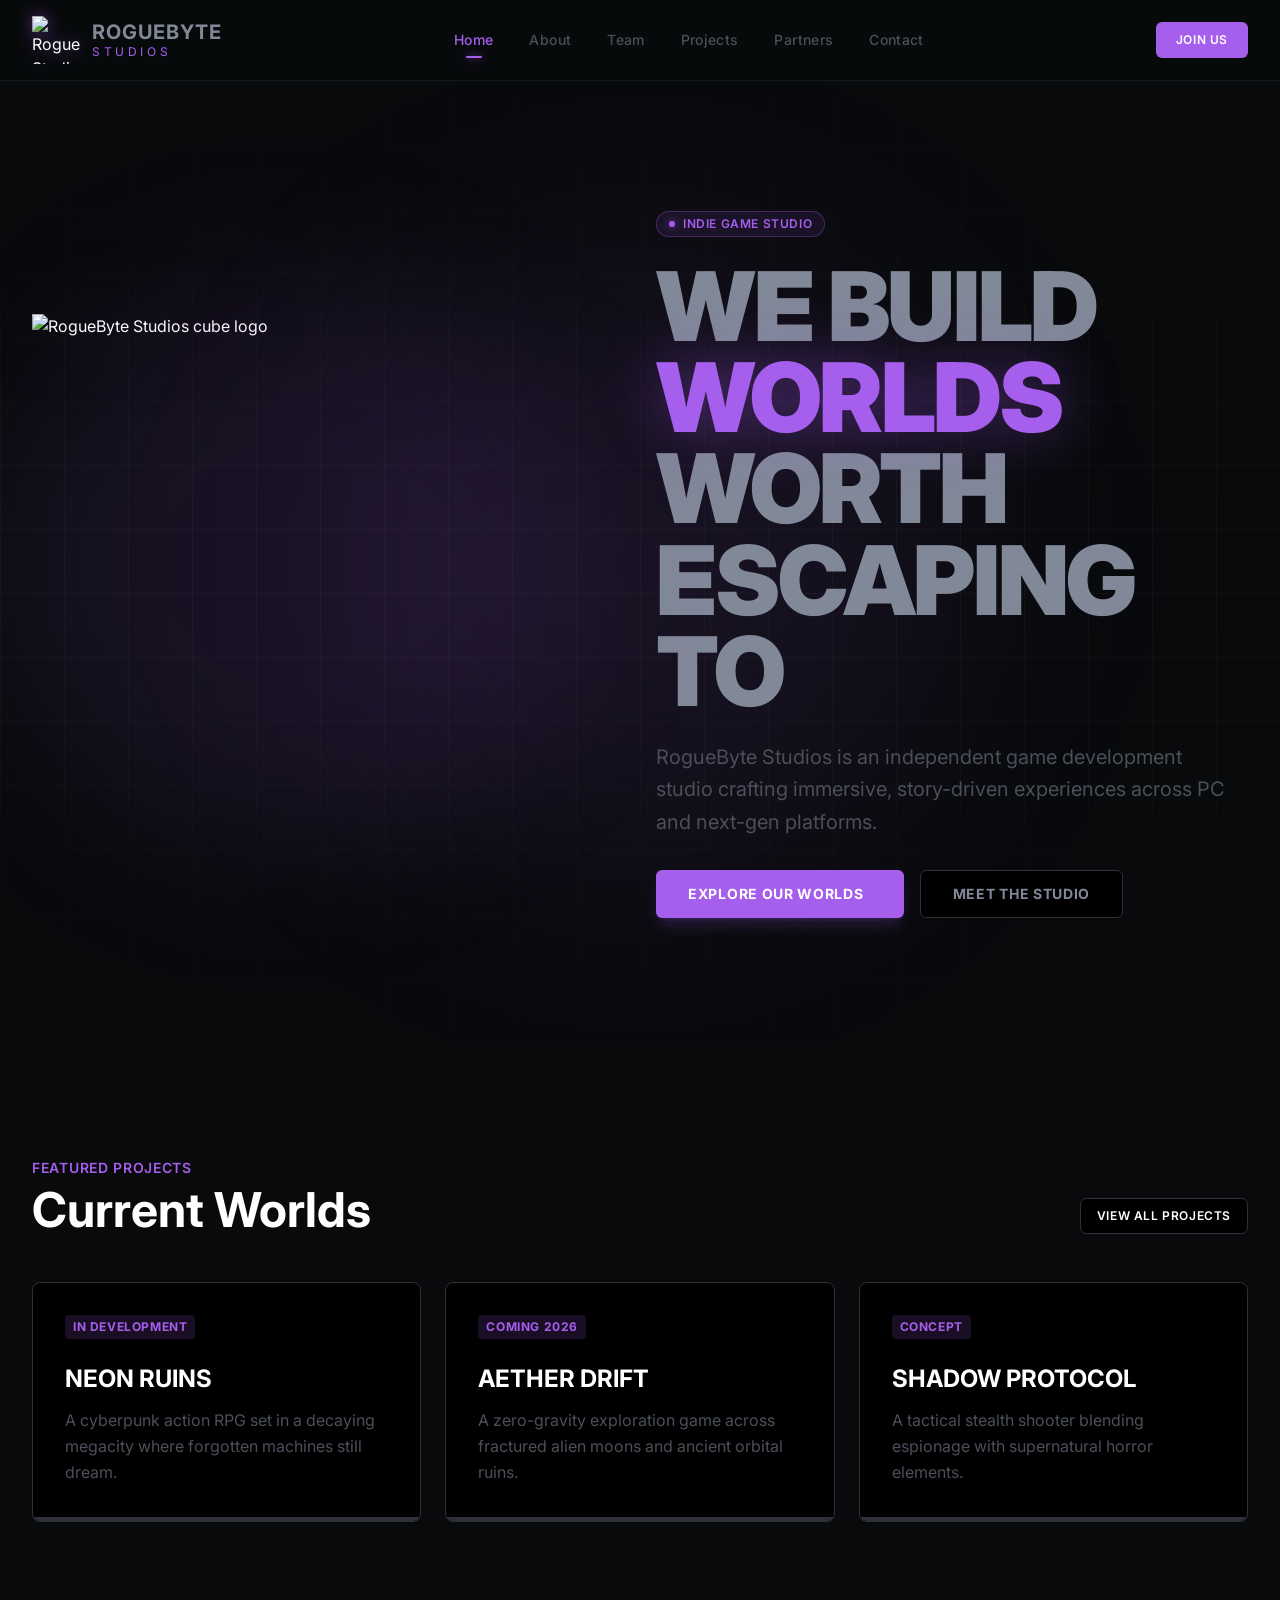
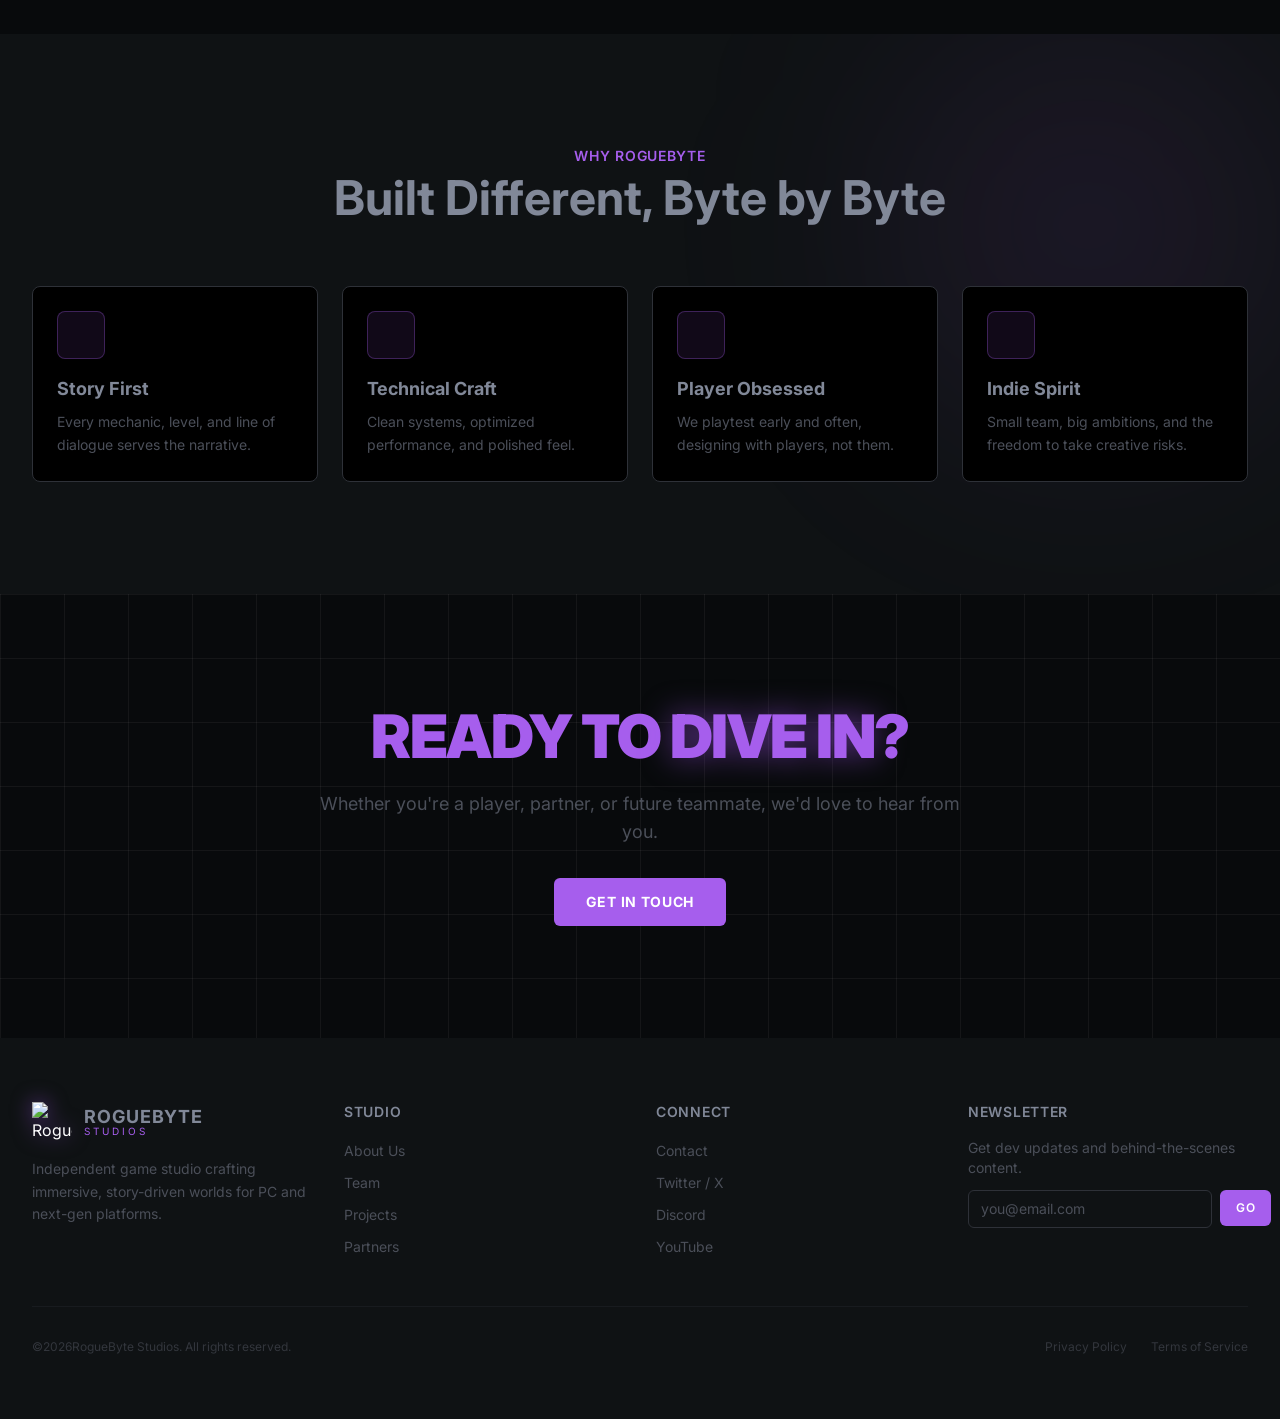
==== commit b39abf23: "Create index.html" ====
--- a/index.html
+++ b/index.html
@@ -1,14 +1,1530 @@
-<!DOCTYPE html>
-<html lang="en">
-  <head>
-    <meta charset="UTF-8" />
-    <meta name="viewport" content="width=device-width, initial-scale=1.0" />
+<!DOCTYPE html><html lang="en" style="--background: #080a0c; --foreground: #818898; --primary: #a65eed; --primary-foreground: #ffffff; --secondary: #0f1214; --secondary-foreground: #818898; --tertiary: #818898; --muted: #0f1214; --muted-foreground: #4b4f59; --accent: #818898; --destructive: #ef4444; --card: #000000; --card-foreground: #818898; --border: #2e3138; --input: #2e3138; --ring: #a65eed; --radius: 8px; --font-sans: Inter, sans-serif; --font-heading: Inter, sans-serif; --font-mono: JetBrains Mono, monospace; --shadow-offset-x: 0; --shadow-offset-y: 10; --shadow-blur: 30; --shadow-spread: -8; --shadow-color: rgba(15, 23, 42, 0.12);"><head>
+    <meta charset="UTF-8">
+    <meta name="viewport" content="width=device-width, initial-scale=1.0">
     <title>Screen</title>
-    <link rel="preconnect" href="https://fonts.googleapis.com" />
-    <link rel="preconnect" href="https://fonts.gstatic.com" crossorigin />
-    <link href="https://fonts.googleapis.com/css2?family=Inter:wght@100..900&family=Poppins:wght@100..900&family=Fira+Code:wght@300..700&family=Plus+Jakarta+Sans:wght@200;300;400;500;600;700;800&display=swap" rel="stylesheet" />
-    <link href="https://fonts.googleapis.com/css2?family=Inter:wght@400;500;600;700&family=JetBrains+Mono:wght@400;500;600;700&display=swap" rel="stylesheet" />
-    <script src="https://cdn.jsdelivr.net/npm/@tailwindcss/browser@4"></script>
+    <link rel="preconnect" href="https://fonts.googleapis.com">
+    <link rel="preconnect" href="https://fonts.gstatic.com" crossorigin="">
+    <link href="https://fonts.googleapis.com/css2?family=Inter:wght@100..900&amp;family=Poppins:wght@100..900&amp;family=Fira+Code:wght@300..700&amp;family=Plus+Jakarta+Sans:wght@200;300;400;500;600;700;800&amp;display=swap" rel="stylesheet">
+    <link href="https://fonts.googleapis.com/css2?family=Inter:wght@400;500;600;700&amp;family=JetBrains+Mono:wght@400;500;600;700&amp;display=swap" rel="stylesheet">
+    <script src="https://cdn.jsdelivr.net/npm/@tailwindcss/browser@4"></script><style>/*! tailwindcss v4.3.2 | MIT License | https://tailwindcss.com */
+@layer properties;
+@layer theme, base, components, utilities;
+@layer theme {
+  :root, :host {
+    --font-sans: ui-sans-serif, system-ui, sans-serif, 'Apple Color Emoji', 'Segoe UI Emoji', 'Segoe UI Symbol',
+    'Noto Color Emoji';
+    --font-mono: ui-monospace, SFMono-Regular, Menlo, Monaco, Consolas, 'Liberation Mono', 'Courier New',
+    monospace;
+    --spacing: 0.25rem;
+    --container-xl: 36rem;
+    --container-2xl: 42rem;
+    --container-3xl: 48rem;
+    --container-4xl: 56rem;
+    --container-7xl: 80rem;
+    --text-xs: 0.75rem;
+    --text-xs--line-height: calc(1 / 0.75);
+    --text-sm: 0.875rem;
+    --text-sm--line-height: calc(1.25 / 0.875);
+    --text-lg: 1.125rem;
+    --text-lg--line-height: calc(1.75 / 1.125);
+    --text-xl: 1.25rem;
+    --text-xl--line-height: calc(1.75 / 1.25);
+    --text-2xl: 1.5rem;
+    --text-2xl--line-height: calc(2 / 1.5);
+    --text-3xl: 1.875rem;
+    --text-3xl--line-height: calc(2.25 / 1.875);
+    --text-4xl: 2.25rem;
+    --text-4xl--line-height: calc(2.5 / 2.25);
+    --text-5xl: 3rem;
+    --text-5xl--line-height: 1;
+    --text-6xl: 3.75rem;
+    --text-6xl--line-height: 1;
+    --text-7xl: 4.5rem;
+    --text-7xl--line-height: 1;
+    --text-8xl: 6rem;
+    --text-8xl--line-height: 1;
+    --font-weight-medium: 500;
+    --font-weight-semibold: 600;
+    --font-weight-bold: 700;
+    --font-weight-black: 900;
+    --tracking-tight: -0.025em;
+    --tracking-wide: 0.025em;
+    --tracking-wider: 0.05em;
+    --leading-relaxed: 1.625;
+    --animate-pulse: pulse 2s cubic-bezier(0.4, 0, 0.6, 1) infinite;
+    --blur-md: 12px;
+    --default-transition-duration: 150ms;
+    --default-transition-timing-function: cubic-bezier(0.4, 0, 0.2, 1);
+    --default-font-family: var(--font-sans);
+    --default-mono-font-family: var(--font-mono);
+  }
+}
+@layer base {
+  *, ::after, ::before, ::backdrop, ::file-selector-button {
+    box-sizing: border-box;
+    margin: 0;
+    padding: 0;
+    border: 0 solid;
+  }
+  html, :host {
+    line-height: 1.5;
+    -webkit-text-size-adjust: 100%;
+    tab-size: 4;
+    font-family: var(--default-font-family, ui-sans-serif, system-ui, sans-serif, 'Apple Color Emoji', 'Segoe UI Emoji', 'Segoe UI Symbol', 'Noto Color Emoji');
+    font-feature-settings: var(--default-font-feature-settings, normal);
+    font-variation-settings: var(--default-font-variation-settings, normal);
+    -webkit-tap-highlight-color: transparent;
+  }
+  hr {
+    height: 0;
+    color: inherit;
+    border-top-width: 1px;
+  }
+  abbr:where([title]) {
+    -webkit-text-decoration: underline dotted;
+    text-decoration: underline dotted;
+  }
+  h1, h2, h3, h4, h5, h6 {
+    font-size: inherit;
+    font-weight: inherit;
+  }
+  a {
+    color: inherit;
+    -webkit-text-decoration: inherit;
+    text-decoration: inherit;
+  }
+  b, strong {
+    font-weight: bolder;
+  }
+  code, kbd, samp, pre {
+    font-family: var(--default-mono-font-family, ui-monospace, SFMono-Regular, Menlo, Monaco, Consolas, 'Liberation Mono', 'Courier New', monospace);
+    font-feature-settings: var(--default-mono-font-feature-settings, normal);
+    font-variation-settings: var(--default-mono-font-variation-settings, normal);
+    font-size: 1em;
+  }
+  small {
+    font-size: 80%;
+  }
+  sub, sup {
+    font-size: 75%;
+    line-height: 0;
+    position: relative;
+    vertical-align: baseline;
+  }
+  sub {
+    bottom: -0.25em;
+  }
+  sup {
+    top: -0.5em;
+  }
+  table {
+    text-indent: 0;
+    border-color: inherit;
+    border-collapse: collapse;
+  }
+  :-moz-focusring {
+    outline: auto;
+  }
+  progress {
+    vertical-align: baseline;
+  }
+  summary {
+    display: list-item;
+  }
+  ol, ul, menu {
+    list-style: none;
+  }
+  img, svg, video, canvas, audio, iframe, embed, object {
+    display: block;
+    vertical-align: middle;
+  }
+  img, video {
+    max-width: 100%;
+    height: auto;
+  }
+  button, input, select, optgroup, textarea, ::file-selector-button {
+    font: inherit;
+    font-feature-settings: inherit;
+    font-variation-settings: inherit;
+    letter-spacing: inherit;
+    color: inherit;
+    border-radius: 0;
+    background-color: transparent;
+    opacity: 1;
+  }
+  :where(select:is([multiple], [size])) optgroup {
+    font-weight: bolder;
+  }
+  :where(select:is([multiple], [size])) optgroup option {
+    padding-inline-start: 20px;
+  }
+  ::file-selector-button {
+    margin-inline-end: 4px;
+  }
+  ::placeholder {
+    opacity: 1;
+  }
+  @supports (not (-webkit-appearance: -apple-pay-button))  or (contain-intrinsic-size: 1px) {
+    ::placeholder {
+      color: currentcolor;
+      @supports (color: color-mix(in lab, red, red)) {
+        color: color-mix(in oklab, currentcolor 50%, transparent);
+      }
+    }
+  }
+  textarea {
+    resize: vertical;
+  }
+  ::-webkit-search-decoration {
+    -webkit-appearance: none;
+  }
+  ::-webkit-date-and-time-value {
+    min-height: 1lh;
+    text-align: inherit;
+  }
+  ::-webkit-datetime-edit {
+    display: inline-flex;
+  }
+  ::-webkit-datetime-edit-fields-wrapper {
+    padding: 0;
+  }
+  ::-webkit-datetime-edit, ::-webkit-datetime-edit-year-field, ::-webkit-datetime-edit-month-field, ::-webkit-datetime-edit-day-field, ::-webkit-datetime-edit-hour-field, ::-webkit-datetime-edit-minute-field, ::-webkit-datetime-edit-second-field, ::-webkit-datetime-edit-millisecond-field, ::-webkit-datetime-edit-meridiem-field {
+    padding-block: 0;
+  }
+  ::-webkit-calendar-picker-indicator {
+    line-height: 1;
+  }
+  :-moz-ui-invalid {
+    box-shadow: none;
+  }
+  button, input:where([type='button'], [type='reset'], [type='submit']), ::file-selector-button {
+    appearance: button;
+  }
+  ::-webkit-inner-spin-button, ::-webkit-outer-spin-button {
+    height: auto;
+  }
+  [hidden]:where(:not([hidden='until-found'])) {
+    display: none !important;
+  }
+}
+@layer utilities {
+  .pointer-events-none {
+    pointer-events: none;
+  }
+  .absolute {
+    position: absolute;
+  }
+  .relative {
+    position: relative;
+  }
+  .sticky {
+    position: sticky;
+  }
+  .-inset-8 {
+    inset: calc(var(--spacing) * -8);
+  }
+  .inset-0 {
+    inset: 0;
+  }
+  .top-0 {
+    top: 0;
+  }
+  .top-1\/2 {
+    top: calc(1 / 2 * 100%);
+  }
+  .right-0 {
+    right: 0;
+  }
+  .bottom-0 {
+    bottom: 0;
+  }
+  .left-1\/2 {
+    left: calc(1 / 2 * 100%);
+  }
+  .z-10 {
+    z-index: 10;
+  }
+  .z-50 {
+    z-index: 50;
+  }
+  .order-1 {
+    order: 1;
+  }
+  .order-2 {
+    order: 2;
+  }
+  .mx-auto {
+    margin-inline: auto;
+  }
+  .mt-1 {
+    margin-top: var(--spacing);
+  }
+  .mt-4 {
+    margin-top: calc(var(--spacing) * 4);
+  }
+  .mt-6 {
+    margin-top: calc(var(--spacing) * 6);
+  }
+  .mt-8 {
+    margin-top: calc(var(--spacing) * 8);
+  }
+  .mt-12 {
+    margin-top: calc(var(--spacing) * 12);
+  }
+  .mb-2 {
+    margin-bottom: calc(var(--spacing) * 2);
+  }
+  .mb-3 {
+    margin-bottom: calc(var(--spacing) * 3);
+  }
+  .mb-4 {
+    margin-bottom: calc(var(--spacing) * 4);
+  }
+  .mb-6 {
+    margin-bottom: calc(var(--spacing) * 6);
+  }
+  .mb-8 {
+    margin-bottom: calc(var(--spacing) * 8);
+  }
+  .mb-12 {
+    margin-bottom: calc(var(--spacing) * 12);
+  }
+  .mb-16 {
+    margin-bottom: calc(var(--spacing) * 16);
+  }
+  .flex {
+    display: flex;
+  }
+  .grid {
+    display: grid;
+  }
+  .hidden {
+    display: none;
+  }
+  .inline-flex {
+    display: inline-flex;
+  }
+  .h-0\.5 {
+    height: calc(var(--spacing) * 0.5);
+  }
+  .h-1 {
+    height: var(--spacing);
+  }
+  .h-1\.5 {
+    height: calc(var(--spacing) * 1.5);
+  }
+  .h-6 {
+    height: calc(var(--spacing) * 6);
+  }
+  .h-9 {
+    height: calc(var(--spacing) * 9);
+  }
+  .h-10 {
+    height: calc(var(--spacing) * 10);
+  }
+  .h-12 {
+    height: calc(var(--spacing) * 12);
+  }
+  .h-16 {
+    height: calc(var(--spacing) * 16);
+  }
+  .h-72 {
+    height: calc(var(--spacing) * 72);
+  }
+  .h-96 {
+    height: calc(var(--spacing) * 96);
+  }
+  .h-\[600px\] {
+    height: 600px;
+  }
+  .h-full {
+    height: 100%;
+  }
+  .min-h-screen {
+    min-height: 100vh;
+  }
+  .w-0 {
+    width: 0;
+  }
+  .w-1\.5 {
+    width: calc(var(--spacing) * 1.5);
+  }
+  .w-4 {
+    width: calc(var(--spacing) * 4);
+  }
+  .w-6 {
+    width: calc(var(--spacing) * 6);
+  }
+  .w-10 {
+    width: calc(var(--spacing) * 10);
+  }
+  .w-12 {
+    width: calc(var(--spacing) * 12);
+  }
+  .w-72 {
+    width: calc(var(--spacing) * 72);
+  }
+  .w-96 {
+    width: calc(var(--spacing) * 96);
+  }
+  .w-\[600px\] {
+    width: 600px;
+  }
+  .w-full {
+    width: 100%;
+  }
+  .max-w-2xl {
+    max-width: var(--container-2xl);
+  }
+  .max-w-3xl {
+    max-width: var(--container-3xl);
+  }
+  .max-w-4xl {
+    max-width: var(--container-4xl);
+  }
+  .max-w-7xl {
+    max-width: var(--container-7xl);
+  }
+  .max-w-xl {
+    max-width: var(--container-xl);
+  }
+  .flex-1 {
+    flex: 1;
+  }
+  .shrink-0 {
+    flex-shrink: 0;
+  }
+  .-translate-x-1\/2 {
+    --tw-translate-x: calc(calc(1 / 2 * 100%) * -1);
+    translate: var(--tw-translate-x) var(--tw-translate-y);
+  }
+  .-translate-y-1\/2 {
+    --tw-translate-y: calc(calc(1 / 2 * 100%) * -1);
+    translate: var(--tw-translate-x) var(--tw-translate-y);
+  }
+  .animate-pulse {
+    animation: var(--animate-pulse);
+  }
+  .grid-cols-1 {
+    grid-template-columns: repeat(1, minmax(0, 1fr));
+  }
+  .flex-col {
+    flex-direction: column;
+  }
+  .items-center {
+    align-items: center;
+  }
+  .justify-between {
+    justify-content: space-between;
+  }
+  .justify-center {
+    justify-content: center;
+  }
+  .gap-1 {
+    gap: var(--spacing);
+  }
+  .gap-2 {
+    gap: calc(var(--spacing) * 2);
+  }
+  .gap-3 {
+    gap: calc(var(--spacing) * 3);
+  }
+  .gap-4 {
+    gap: calc(var(--spacing) * 4);
+  }
+  .gap-6 {
+    gap: calc(var(--spacing) * 6);
+  }
+  .gap-10 {
+    gap: calc(var(--spacing) * 10);
+  }
+  .gap-12 {
+    gap: calc(var(--spacing) * 12);
+  }
+  .space-y-2 {
+    :where(& > :not(:last-child)) {
+      --tw-space-y-reverse: 0;
+      margin-block-start: calc(calc(var(--spacing) * 2) * var(--tw-space-y-reverse));
+      margin-block-end: calc(calc(var(--spacing) * 2) * calc(1 - var(--tw-space-y-reverse)));
+    }
+  }
+  .overflow-hidden {
+    overflow: hidden;
+  }
+  .rounded {
+    border-radius: 0.25rem;
+  }
+  .rounded-full {
+    border-radius: calc(infinity * 1px);
+  }
+  .rounded-lg {
+    border-radius: var(--radius);
+  }
+  .rounded-md {
+    border-radius: calc(var(--radius) - 2px);
+  }
+  .border {
+    border-style: var(--tw-border-style);
+    border-width: 1px;
+  }
+  .border-t {
+    border-top-style: var(--tw-border-style);
+    border-top-width: 1px;
+  }
+  .border-b {
+    border-bottom-style: var(--tw-border-style);
+    border-bottom-width: 1px;
+  }
+  .border-border {
+    border-color: var(--border);
+  }
+  .border-border\/30 {
+    border-color: var(--border);
+    @supports (color: color-mix(in lab, red, red)) {
+      border-color: color-mix(in oklab, var(--border) 30%, transparent);
+    }
+  }
+  .border-border\/40 {
+    border-color: var(--border);
+    @supports (color: color-mix(in lab, red, red)) {
+      border-color: color-mix(in oklab, var(--border) 40%, transparent);
+    }
+  }
+  .border-primary\/30 {
+    border-color: var(--primary);
+    @supports (color: color-mix(in lab, red, red)) {
+      border-color: color-mix(in oklab, var(--primary) 30%, transparent);
+    }
+  }
+  .bg-background {
+    background-color: var(--background);
+  }
+  .bg-background\/80 {
+    background-color: var(--background);
+    @supports (color: color-mix(in lab, red, red)) {
+      background-color: color-mix(in oklab, var(--background) 80%, transparent);
+    }
+  }
+  .bg-border {
+    background-color: var(--border);
+  }
+  .bg-card {
+    background-color: var(--card);
+  }
+  .bg-muted {
+    background-color: var(--muted);
+  }
+  .bg-primary {
+    background-color: var(--primary);
+  }
+  .bg-primary\/10 {
+    background-color: var(--primary);
+    @supports (color: color-mix(in lab, red, red)) {
+      background-color: color-mix(in oklab, var(--primary) 10%, transparent);
+    }
+  }
+  .bg-primary\/15 {
+    background-color: var(--primary);
+    @supports (color: color-mix(in lab, red, red)) {
+      background-color: color-mix(in oklab, var(--primary) 15%, transparent);
+    }
+  }
+  .bg-gradient-to-b {
+    --tw-gradient-position: to bottom in oklab;
+    background-image: linear-gradient(var(--tw-gradient-stops));
+  }
+  .bg-gradient-to-br {
+    --tw-gradient-position: to bottom right in oklab;
+    background-image: linear-gradient(var(--tw-gradient-stops));
+  }
+  .bg-\[linear-gradient\(to_right\,rgba\(255\,255\,255\,0\.03\)_1px\,transparent_1px\)\,linear-gradient\(to_bottom\,rgba\(255\,255\,255\,0\.03\)_1px\,transparent_1px\)\] {
+    background-image: linear-gradient(to right,rgba(255,255,255,0.03) 1px,transparent 1px),linear-gradient(to bottom,rgba(255,255,255,0.03) 1px,transparent 1px);
+  }
+  .bg-\[linear-gradient\(to_right\,rgba\(255\,255\,255\,0\.05\)_1px\,transparent_1px\)\,linear-gradient\(to_bottom\,rgba\(255\,255\,255\,0\.05\)_1px\,transparent_1px\)\] {
+    background-image: linear-gradient(to right,rgba(255,255,255,0.05) 1px,transparent 1px),linear-gradient(to bottom,rgba(255,255,255,0.05) 1px,transparent 1px);
+  }
+  .from-background {
+    --tw-gradient-from: var(--background);
+    --tw-gradient-stops: var(--tw-gradient-via-stops, var(--tw-gradient-position), var(--tw-gradient-from) var(--tw-gradient-from-position), var(--tw-gradient-to) var(--tw-gradient-to-position));
+  }
+  .from-primary\/5 {
+    --tw-gradient-from: var(--primary);
+    @supports (color: color-mix(in lab, red, red)) {
+      --tw-gradient-from: color-mix(in oklab, var(--primary) 5%, transparent);
+    }
+    --tw-gradient-stops: var(--tw-gradient-via-stops, var(--tw-gradient-position), var(--tw-gradient-from) var(--tw-gradient-from-position), var(--tw-gradient-to) var(--tw-gradient-to-position));
+  }
+  .via-transparent {
+    --tw-gradient-via: transparent;
+    --tw-gradient-via-stops: var(--tw-gradient-position), var(--tw-gradient-from) var(--tw-gradient-from-position), var(--tw-gradient-via) var(--tw-gradient-via-position), var(--tw-gradient-to) var(--tw-gradient-to-position);
+    --tw-gradient-stops: var(--tw-gradient-via-stops);
+  }
+  .to-background {
+    --tw-gradient-to: var(--background);
+    --tw-gradient-stops: var(--tw-gradient-via-stops, var(--tw-gradient-position), var(--tw-gradient-from) var(--tw-gradient-from-position), var(--tw-gradient-to) var(--tw-gradient-to-position));
+  }
+  .to-transparent {
+    --tw-gradient-to: transparent;
+    --tw-gradient-stops: var(--tw-gradient-via-stops, var(--tw-gradient-position), var(--tw-gradient-from) var(--tw-gradient-from-position), var(--tw-gradient-to) var(--tw-gradient-to-position));
+  }
+  .bg-\[size\:4rem_4rem\] {
+    background-size: 4rem 4rem;
+  }
+  .object-contain {
+    object-fit: contain;
+  }
+  .p-2 {
+    padding: calc(var(--spacing) * 2);
+  }
+  .p-6 {
+    padding: calc(var(--spacing) * 6);
+  }
+  .px-2 {
+    padding-inline: calc(var(--spacing) * 2);
+  }
+  .px-3 {
+    padding-inline: calc(var(--spacing) * 3);
+  }
+  .px-4 {
+    padding-inline: calc(var(--spacing) * 4);
+  }
+  .px-5 {
+    padding-inline: calc(var(--spacing) * 5);
+  }
+  .px-8 {
+    padding-inline: calc(var(--spacing) * 8);
+  }
+  .py-1 {
+    padding-block: var(--spacing);
+  }
+  .py-2 {
+    padding-block: calc(var(--spacing) * 2);
+  }
+  .py-12 {
+    padding-block: calc(var(--spacing) * 12);
+  }
+  .py-20 {
+    padding-block: calc(var(--spacing) * 20);
+  }
+  .pt-8 {
+    padding-top: calc(var(--spacing) * 8);
+  }
+  .text-center {
+    text-align: center;
+  }
+  .text-2xl {
+    font-size: var(--text-2xl);
+    line-height: var(--tw-leading, var(--text-2xl--line-height));
+  }
+  .text-3xl {
+    font-size: var(--text-3xl);
+    line-height: var(--tw-leading, var(--text-3xl--line-height));
+  }
+  .text-4xl {
+    font-size: var(--text-4xl);
+    line-height: var(--tw-leading, var(--text-4xl--line-height));
+  }
+  .text-5xl {
+    font-size: var(--text-5xl);
+    line-height: var(--tw-leading, var(--text-5xl--line-height));
+  }
+  .text-lg {
+    font-size: var(--text-lg);
+    line-height: var(--tw-leading, var(--text-lg--line-height));
+  }
+  .text-sm {
+    font-size: var(--text-sm);
+    line-height: var(--tw-leading, var(--text-sm--line-height));
+  }
+  .text-xl {
+    font-size: var(--text-xl);
+    line-height: var(--tw-leading, var(--text-xl--line-height));
+  }
+  .text-xs {
+    font-size: var(--text-xs);
+    line-height: var(--tw-leading, var(--text-xs--line-height));
+  }
+  .text-\[10px\] {
+    font-size: 10px;
+  }
+  .leading-\[0\.95\] {
+    --tw-leading: 0.95;
+    line-height: 0.95;
+  }
+  .leading-none {
+    --tw-leading: 1;
+    line-height: 1;
+  }
+  .leading-relaxed {
+    --tw-leading: var(--leading-relaxed);
+    line-height: var(--leading-relaxed);
+  }
+  .font-black {
+    --tw-font-weight: var(--font-weight-black);
+    font-weight: var(--font-weight-black);
+  }
+  .font-bold {
+    --tw-font-weight: var(--font-weight-bold);
+    font-weight: var(--font-weight-bold);
+  }
+  .font-medium {
+    --tw-font-weight: var(--font-weight-medium);
+    font-weight: var(--font-weight-medium);
+  }
+  .font-semibold {
+    --tw-font-weight: var(--font-weight-semibold);
+    font-weight: var(--font-weight-semibold);
+  }
+  .tracking-\[0\.3em\] {
+    --tw-tracking: 0.3em;
+    letter-spacing: 0.3em;
+  }
+  .tracking-tight {
+    --tw-tracking: var(--tracking-tight);
+    letter-spacing: var(--tracking-tight);
+  }
+  .tracking-wide {
+    --tw-tracking: var(--tracking-wide);
+    letter-spacing: var(--tracking-wide);
+  }
+  .tracking-wider {
+    --tw-tracking: var(--tracking-wider);
+    letter-spacing: var(--tracking-wider);
+  }
+  .whitespace-nowrap {
+    white-space: nowrap;
+  }
+  .text-foreground {
+    color: var(--foreground);
+  }
+  .text-muted-foreground {
+    color: var(--muted-foreground);
+  }
+  .text-muted-foreground\/60 {
+    color: var(--muted-foreground);
+    @supports (color: color-mix(in lab, red, red)) {
+      color: color-mix(in oklab, var(--muted-foreground) 60%, transparent);
+    }
+  }
+  .text-primary {
+    color: var(--primary);
+  }
+  .text-primary-foreground {
+    color: var(--primary-foreground);
+  }
+  .uppercase {
+    text-transform: uppercase;
+  }
+  .opacity-0 {
+    opacity: 0%;
+  }
+  .shadow-\[0_0_8px_rgba\(168\,85\,247\,0\.8\)\] {
+    --tw-shadow: 0 0 8px var(--tw-shadow-color, rgba(168,85,247,0.8));
+    box-shadow: var(--tw-inset-shadow), var(--tw-inset-ring-shadow), var(--tw-ring-offset-shadow), var(--tw-ring-shadow), var(--tw-shadow);
+  }
+  .shadow-lg {
+    --tw-shadow: 0 10px 15px -3px var(--tw-shadow-color, rgb(0 0 0 / 0.1)), 0 4px 6px -4px var(--tw-shadow-color, rgb(0 0 0 / 0.1));
+    box-shadow: var(--tw-inset-shadow), var(--tw-inset-ring-shadow), var(--tw-ring-offset-shadow), var(--tw-ring-shadow), var(--tw-shadow);
+  }
+  .shadow-primary\/20 {
+    --tw-shadow-color: var(--primary);
+    @supports (color: color-mix(in lab, red, red)) {
+      --tw-shadow-color: color-mix(in oklab, color-mix(in oklab, var(--primary) 20%, transparent) var(--tw-shadow-alpha), transparent);
+    }
+  }
+  .blur-\[80px\] {
+    --tw-blur: blur(80px);
+    filter: var(--tw-blur,) var(--tw-brightness,) var(--tw-contrast,) var(--tw-grayscale,) var(--tw-hue-rotate,) var(--tw-invert,) var(--tw-saturate,) var(--tw-sepia,) var(--tw-drop-shadow,);
+  }
+  .blur-\[120px\] {
+    --tw-blur: blur(120px);
+    filter: var(--tw-blur,) var(--tw-brightness,) var(--tw-contrast,) var(--tw-grayscale,) var(--tw-hue-rotate,) var(--tw-invert,) var(--tw-saturate,) var(--tw-sepia,) var(--tw-drop-shadow,);
+  }
+  .drop-shadow-\[0_0_8px_rgba\(168\,85\,247\,0\.5\)\] {
+    --tw-drop-shadow-size: drop-shadow(0 0 8px var(--tw-drop-shadow-color, rgba(168,85,247,0.5)));
+    --tw-drop-shadow: var(--tw-drop-shadow-size);
+    filter: var(--tw-blur,) var(--tw-brightness,) var(--tw-contrast,) var(--tw-grayscale,) var(--tw-hue-rotate,) var(--tw-invert,) var(--tw-saturate,) var(--tw-sepia,) var(--tw-drop-shadow,);
+  }
+  .drop-shadow-\[0_0_10px_rgba\(168\,85\,247\,0\.5\)\] {
+    --tw-drop-shadow-size: drop-shadow(0 0 10px var(--tw-drop-shadow-color, rgba(168,85,247,0.5)));
+    --tw-drop-shadow: var(--tw-drop-shadow-size);
+    filter: var(--tw-blur,) var(--tw-brightness,) var(--tw-contrast,) var(--tw-grayscale,) var(--tw-hue-rotate,) var(--tw-invert,) var(--tw-saturate,) var(--tw-sepia,) var(--tw-drop-shadow,);
+  }
+  .drop-shadow-\[0_0_15px_rgba\(168\,85\,247\,0\.5\)\] {
+    --tw-drop-shadow-size: drop-shadow(0 0 15px var(--tw-drop-shadow-color, rgba(168,85,247,0.5)));
+    --tw-drop-shadow: var(--tw-drop-shadow-size);
+    filter: var(--tw-blur,) var(--tw-brightness,) var(--tw-contrast,) var(--tw-grayscale,) var(--tw-hue-rotate,) var(--tw-invert,) var(--tw-saturate,) var(--tw-sepia,) var(--tw-drop-shadow,);
+  }
+  .drop-shadow-\[0_0_30px_rgba\(168\,85\,247\,0\.4\)\] {
+    --tw-drop-shadow-size: drop-shadow(0 0 30px var(--tw-drop-shadow-color, rgba(168,85,247,0.4)));
+    --tw-drop-shadow: var(--tw-drop-shadow-size);
+    filter: var(--tw-blur,) var(--tw-brightness,) var(--tw-contrast,) var(--tw-grayscale,) var(--tw-hue-rotate,) var(--tw-invert,) var(--tw-saturate,) var(--tw-sepia,) var(--tw-drop-shadow,);
+  }
+  .drop-shadow-\[0_0_50px_rgba\(168\,85\,247\,0\.25\)\] {
+    --tw-drop-shadow-size: drop-shadow(0 0 50px var(--tw-drop-shadow-color, rgba(168,85,247,0.25)));
+    --tw-drop-shadow: var(--tw-drop-shadow-size);
+    filter: var(--tw-blur,) var(--tw-brightness,) var(--tw-contrast,) var(--tw-grayscale,) var(--tw-hue-rotate,) var(--tw-invert,) var(--tw-saturate,) var(--tw-sepia,) var(--tw-drop-shadow,);
+  }
+  .filter {
+    filter: var(--tw-blur,) var(--tw-brightness,) var(--tw-contrast,) var(--tw-grayscale,) var(--tw-hue-rotate,) var(--tw-invert,) var(--tw-saturate,) var(--tw-sepia,) var(--tw-drop-shadow,);
+  }
+  .backdrop-blur-md {
+    --tw-backdrop-blur: blur(var(--blur-md));
+    -webkit-backdrop-filter: var(--tw-backdrop-blur,) var(--tw-backdrop-brightness,) var(--tw-backdrop-contrast,) var(--tw-backdrop-grayscale,) var(--tw-backdrop-hue-rotate,) var(--tw-backdrop-invert,) var(--tw-backdrop-opacity,) var(--tw-backdrop-saturate,) var(--tw-backdrop-sepia,);
+    backdrop-filter: var(--tw-backdrop-blur,) var(--tw-backdrop-brightness,) var(--tw-backdrop-contrast,) var(--tw-backdrop-grayscale,) var(--tw-backdrop-hue-rotate,) var(--tw-backdrop-invert,) var(--tw-backdrop-opacity,) var(--tw-backdrop-saturate,) var(--tw-backdrop-sepia,);
+  }
+  .transition-all {
+    transition-property: all;
+    transition-timing-function: var(--tw-ease, var(--default-transition-timing-function));
+    transition-duration: var(--tw-duration, var(--default-transition-duration));
+  }
+  .transition-colors {
+    transition-property: color, background-color, border-color, outline-color, text-decoration-color, fill, stroke, --tw-gradient-from, --tw-gradient-via, --tw-gradient-to;
+    transition-timing-function: var(--tw-ease, var(--default-transition-timing-function));
+    transition-duration: var(--tw-duration, var(--default-transition-duration));
+  }
+  .transition-opacity {
+    transition-property: opacity;
+    transition-timing-function: var(--tw-ease, var(--default-transition-timing-function));
+    transition-duration: var(--tw-duration, var(--default-transition-duration));
+  }
+  .transition-transform {
+    transition-property: transform, translate, scale, rotate;
+    transition-timing-function: var(--tw-ease, var(--default-transition-timing-function));
+    transition-duration: var(--tw-duration, var(--default-transition-duration));
+  }
+  .duration-300 {
+    --tw-duration: 300ms;
+    transition-duration: 300ms;
+  }
+  .duration-500 {
+    --tw-duration: 500ms;
+    transition-duration: 500ms;
+  }
+  .duration-\[8000ms\] {
+    --tw-duration: 8000ms;
+    transition-duration: 8000ms;
+  }
+  .outline-none {
+    --tw-outline-style: none;
+    outline-style: none;
+  }
+  .group-hover\:w-full {
+    &:is(:where(.group):hover *) {
+      @media (hover: hover) {
+        width: 100%;
+      }
+    }
+  }
+  .group-hover\:translate-x-1 {
+    &:is(:where(.group):hover *) {
+      @media (hover: hover) {
+        --tw-translate-x: var(--spacing);
+        translate: var(--tw-translate-x) var(--tw-translate-y);
+      }
+    }
+  }
+  .group-hover\:text-primary {
+    &:is(:where(.group):hover *) {
+      @media (hover: hover) {
+        color: var(--primary);
+      }
+    }
+  }
+  .group-hover\:opacity-100 {
+    &:is(:where(.group):hover *) {
+      @media (hover: hover) {
+        opacity: 100%;
+      }
+    }
+  }
+  .group-hover\:drop-shadow-\[0_0_15px_rgba\(168\,85\,247\,0\.8\)\] {
+    &:is(:where(.group):hover *) {
+      @media (hover: hover) {
+        --tw-drop-shadow-size: drop-shadow(0 0 15px var(--tw-drop-shadow-color, rgba(168,85,247,0.8)));
+        --tw-drop-shadow: var(--tw-drop-shadow-size);
+        filter: var(--tw-blur,) var(--tw-brightness,) var(--tw-contrast,) var(--tw-grayscale,) var(--tw-hue-rotate,) var(--tw-invert,) var(--tw-saturate,) var(--tw-sepia,) var(--tw-drop-shadow,);
+      }
+    }
+  }
+  .placeholder\:text-muted-foreground\/50 {
+    &::placeholder {
+      color: var(--muted-foreground);
+      @supports (color: color-mix(in lab, red, red)) {
+        color: color-mix(in oklab, var(--muted-foreground) 50%, transparent);
+      }
+    }
+  }
+  .hover\:-translate-y-1 {
+    &:hover {
+      @media (hover: hover) {
+        --tw-translate-y: calc(var(--spacing) * -1);
+        translate: var(--tw-translate-x) var(--tw-translate-y);
+      }
+    }
+  }
+  .hover\:border-primary {
+    &:hover {
+      @media (hover: hover) {
+        border-color: var(--primary);
+      }
+    }
+  }
+  .hover\:border-primary\/40 {
+    &:hover {
+      @media (hover: hover) {
+        border-color: var(--primary);
+        @supports (color: color-mix(in lab, red, red)) {
+          border-color: color-mix(in oklab, var(--primary) 40%, transparent);
+        }
+      }
+    }
+  }
+  .hover\:border-primary\/50 {
+    &:hover {
+      @media (hover: hover) {
+        border-color: var(--primary);
+        @supports (color: color-mix(in lab, red, red)) {
+          border-color: color-mix(in oklab, var(--primary) 50%, transparent);
+        }
+      }
+    }
+  }
+  .hover\:bg-muted {
+    &:hover {
+      @media (hover: hover) {
+        background-color: var(--muted);
+      }
+    }
+  }
+  .hover\:bg-primary\/90 {
+    &:hover {
+      @media (hover: hover) {
+        background-color: var(--primary);
+        @supports (color: color-mix(in lab, red, red)) {
+          background-color: color-mix(in oklab, var(--primary) 90%, transparent);
+        }
+      }
+    }
+  }
+  .hover\:text-foreground {
+    &:hover {
+      @media (hover: hover) {
+        color: var(--foreground);
+      }
+    }
+  }
+  .hover\:text-primary {
+    &:hover {
+      @media (hover: hover) {
+        color: var(--primary);
+      }
+    }
+  }
+  .hover\:opacity-90 {
+    &:hover {
+      @media (hover: hover) {
+        opacity: 90%;
+      }
+    }
+  }
+  .focus\:border-primary {
+    &:focus {
+      border-color: var(--primary);
+    }
+  }
+  .focus\:ring-1 {
+    &:focus {
+      --tw-ring-shadow: var(--tw-ring-inset,) 0 0 0 calc(1px + var(--tw-ring-offset-width)) var(--tw-ring-color, currentcolor);
+      box-shadow: var(--tw-inset-shadow), var(--tw-inset-ring-shadow), var(--tw-ring-offset-shadow), var(--tw-ring-shadow), var(--tw-shadow);
+    }
+  }
+  .focus\:ring-primary {
+    &:focus {
+      --tw-ring-color: var(--primary);
+    }
+  }
+  .focus\:outline-none {
+    &:focus {
+      --tw-outline-style: none;
+      outline-style: none;
+    }
+  }
+  .focus-visible\:ring-2 {
+    &:focus-visible {
+      --tw-ring-shadow: var(--tw-ring-inset,) 0 0 0 calc(2px + var(--tw-ring-offset-width)) var(--tw-ring-color, currentcolor);
+      box-shadow: var(--tw-inset-shadow), var(--tw-inset-ring-shadow), var(--tw-ring-offset-shadow), var(--tw-ring-shadow), var(--tw-shadow);
+    }
+  }
+  .focus-visible\:ring-primary {
+    &:focus-visible {
+      --tw-ring-color: var(--primary);
+    }
+  }
+  .focus-visible\:ring-primary\/50 {
+    &:focus-visible {
+      --tw-ring-color: var(--primary);
+      @supports (color: color-mix(in lab, red, red)) {
+        --tw-ring-color: color-mix(in oklab, var(--primary) 50%, transparent);
+      }
+    }
+  }
+  .disabled\:pointer-events-none {
+    &:disabled {
+      pointer-events: none;
+    }
+  }
+  .disabled\:opacity-50 {
+    &:disabled {
+      opacity: 50%;
+    }
+  }
+  .sm\:h-96 {
+    @media (width >= 40rem) {
+      height: calc(var(--spacing) * 96);
+    }
+  }
+  .sm\:w-96 {
+    @media (width >= 40rem) {
+      width: calc(var(--spacing) * 96);
+    }
+  }
+  .sm\:grid-cols-2 {
+    @media (width >= 40rem) {
+      grid-template-columns: repeat(2, minmax(0, 1fr));
+    }
+  }
+  .sm\:flex-row {
+    @media (width >= 40rem) {
+      flex-direction: row;
+    }
+  }
+  .sm\:px-6 {
+    @media (width >= 40rem) {
+      padding-inline: calc(var(--spacing) * 6);
+    }
+  }
+  .sm\:text-4xl {
+    @media (width >= 40rem) {
+      font-size: var(--text-4xl);
+      line-height: var(--tw-leading, var(--text-4xl--line-height));
+    }
+  }
+  .sm\:text-5xl {
+    @media (width >= 40rem) {
+      font-size: var(--text-5xl);
+      line-height: var(--tw-leading, var(--text-5xl--line-height));
+    }
+  }
+  .sm\:text-6xl {
+    @media (width >= 40rem) {
+      font-size: var(--text-6xl);
+      line-height: var(--tw-leading, var(--text-6xl--line-height));
+    }
+  }
+  .sm\:text-xl {
+    @media (width >= 40rem) {
+      font-size: var(--text-xl);
+      line-height: var(--tw-leading, var(--text-xl--line-height));
+    }
+  }
+  .md\:grid-cols-2 {
+    @media (width >= 48rem) {
+      grid-template-columns: repeat(2, minmax(0, 1fr));
+    }
+  }
+  .md\:flex-row {
+    @media (width >= 48rem) {
+      flex-direction: row;
+    }
+  }
+  .md\:items-end {
+    @media (width >= 48rem) {
+      align-items: flex-end;
+    }
+  }
+  .lg\:order-1 {
+    @media (width >= 64rem) {
+      order: 1;
+    }
+  }
+  .lg\:order-2 {
+    @media (width >= 64rem) {
+      order: 2;
+    }
+  }
+  .lg\:col-span-1 {
+    @media (width >= 64rem) {
+      grid-column: span 1 / span 1;
+    }
+  }
+  .lg\:mx-0 {
+    @media (width >= 64rem) {
+      margin-inline: 0;
+    }
+  }
+  .lg\:block {
+    @media (width >= 64rem) {
+      display: block;
+    }
+  }
+  .lg\:flex {
+    @media (width >= 64rem) {
+      display: flex;
+    }
+  }
+  .lg\:hidden {
+    @media (width >= 64rem) {
+      display: none;
+    }
+  }
+  .lg\:h-12 {
+    @media (width >= 64rem) {
+      height: calc(var(--spacing) * 12);
+    }
+  }
+  .lg\:h-20 {
+    @media (width >= 64rem) {
+      height: calc(var(--spacing) * 20);
+    }
+  }
+  .lg\:h-\[500px\] {
+    @media (width >= 64rem) {
+      height: 500px;
+    }
+  }
+  .lg\:w-12 {
+    @media (width >= 64rem) {
+      width: calc(var(--spacing) * 12);
+    }
+  }
+  .lg\:w-\[500px\] {
+    @media (width >= 64rem) {
+      width: 500px;
+    }
+  }
+  .lg\:grid-cols-2 {
+    @media (width >= 64rem) {
+      grid-template-columns: repeat(2, minmax(0, 1fr));
+    }
+  }
+  .lg\:grid-cols-3 {
+    @media (width >= 64rem) {
+      grid-template-columns: repeat(3, minmax(0, 1fr));
+    }
+  }
+  .lg\:grid-cols-4 {
+    @media (width >= 64rem) {
+      grid-template-columns: repeat(4, minmax(0, 1fr));
+    }
+  }
+  .lg\:justify-start {
+    @media (width >= 64rem) {
+      justify-content: flex-start;
+    }
+  }
+  .lg\:gap-8 {
+    @media (width >= 64rem) {
+      gap: calc(var(--spacing) * 8);
+    }
+  }
+  .lg\:p-8 {
+    @media (width >= 64rem) {
+      padding: calc(var(--spacing) * 8);
+    }
+  }
+  .lg\:px-8 {
+    @media (width >= 64rem) {
+      padding-inline: calc(var(--spacing) * 8);
+    }
+  }
+  .lg\:py-16 {
+    @media (width >= 64rem) {
+      padding-block: calc(var(--spacing) * 16);
+    }
+  }
+  .lg\:py-28 {
+    @media (width >= 64rem) {
+      padding-block: calc(var(--spacing) * 28);
+    }
+  }
+  .lg\:py-32 {
+    @media (width >= 64rem) {
+      padding-block: calc(var(--spacing) * 32);
+    }
+  }
+  .lg\:text-left {
+    @media (width >= 64rem) {
+      text-align: left;
+    }
+  }
+  .lg\:text-5xl {
+    @media (width >= 64rem) {
+      font-size: var(--text-5xl);
+      line-height: var(--tw-leading, var(--text-5xl--line-height));
+    }
+  }
+  .lg\:text-6xl {
+    @media (width >= 64rem) {
+      font-size: var(--text-6xl);
+      line-height: var(--tw-leading, var(--text-6xl--line-height));
+    }
+  }
+  .lg\:text-7xl {
+    @media (width >= 64rem) {
+      font-size: var(--text-7xl);
+      line-height: var(--tw-leading, var(--text-7xl--line-height));
+    }
+  }
+  .lg\:text-xl {
+    @media (width >= 64rem) {
+      font-size: var(--text-xl);
+      line-height: var(--tw-leading, var(--text-xl--line-height));
+    }
+  }
+  .lg\:text-xs {
+    @media (width >= 64rem) {
+      font-size: var(--text-xs);
+      line-height: var(--tw-leading, var(--text-xs--line-height));
+    }
+  }
+  .xl\:text-8xl {
+    @media (width >= 80rem) {
+      font-size: var(--text-8xl);
+      line-height: var(--tw-leading, var(--text-8xl--line-height));
+    }
+  }
+}
+:root {
+        --background: #080a0c;
+        --foreground: #818898;
+        --primary: #a65eed;
+        --primary-foreground: #ffffff;
+        --secondary: #0f1214;
+        --secondary-foreground: #818898;
+        --tertiary: #818898;
+        --muted: #0f1214;
+        --muted-foreground: #4b4f59;
+        --accent: #818898;
+        --destructive: #ef4444;
+        --card: #000000;
+        --card-foreground: #818898;
+        --border: #2e3138;
+        --input: #2e3138;
+        --ring: #a65eed;
+        --radius: 8px;
+        --font-sans: Inter, sans-serif;
+        --font-heading: Inter, sans-serif;
+        --font-mono: JetBrains Mono, monospace;
+        --shadow-offset-x: 0;
+        --shadow-offset-y: 10;
+        --shadow-blur: 30;
+        --shadow-spread: -8;
+        --shadow-color: rgba(15, 23, 42, 0.12);
+        }
+@property --tw-translate-x {
+  syntax: "*";
+  inherits: false;
+  initial-value: 0;
+}
+@property --tw-translate-y {
+  syntax: "*";
+  inherits: false;
+  initial-value: 0;
+}
+@property --tw-translate-z {
+  syntax: "*";
+  inherits: false;
+  initial-value: 0;
+}
+@property --tw-space-y-reverse {
+  syntax: "*";
+  inherits: false;
+  initial-value: 0;
+}
+@property --tw-border-style {
+  syntax: "*";
+  inherits: false;
+  initial-value: solid;
+}
+@property --tw-gradient-position {
+  syntax: "*";
+  inherits: false;
+}
+@property --tw-gradient-from {
+  syntax: "<color>";
+  inherits: false;
+  initial-value: #0000;
+}
+@property --tw-gradient-via {
+  syntax: "<color>";
+  inherits: false;
+  initial-value: #0000;
+}
+@property --tw-gradient-to {
+  syntax: "<color>";
+  inherits: false;
+  initial-value: #0000;
+}
+@property --tw-gradient-stops {
+  syntax: "*";
+  inherits: false;
+}
+@property --tw-gradient-via-stops {
+  syntax: "*";
+  inherits: false;
+}
+@property --tw-gradient-from-position {
+  syntax: "<length-percentage>";
+  inherits: false;
+  initial-value: 0%;
+}
+@property --tw-gradient-via-position {
+  syntax: "<length-percentage>";
+  inherits: false;
+  initial-value: 50%;
+}
+@property --tw-gradient-to-position {
+  syntax: "<length-percentage>";
+  inherits: false;
+  initial-value: 100%;
+}
+@property --tw-leading {
+  syntax: "*";
+  inherits: false;
+}
+@property --tw-font-weight {
+  syntax: "*";
+  inherits: false;
+}
+@property --tw-tracking {
+  syntax: "*";
+  inherits: false;
+}
+@property --tw-shadow {
+  syntax: "*";
+  inherits: false;
+  initial-value: 0 0 #0000;
+}
+@property --tw-shadow-color {
+  syntax: "*";
+  inherits: false;
+}
+@property --tw-shadow-alpha {
+  syntax: "<percentage>";
+  inherits: false;
+  initial-value: 100%;
+}
+@property --tw-inset-shadow {
+  syntax: "*";
+  inherits: false;
+  initial-value: 0 0 #0000;
+}
+@property --tw-inset-shadow-color {
+  syntax: "*";
+  inherits: false;
+}
+@property --tw-inset-shadow-alpha {
+  syntax: "<percentage>";
+  inherits: false;
+  initial-value: 100%;
+}
+@property --tw-ring-color {
+  syntax: "*";
+  inherits: false;
+}
+@property --tw-ring-shadow {
+  syntax: "*";
+  inherits: false;
+  initial-value: 0 0 #0000;
+}
+@property --tw-inset-ring-color {
+  syntax: "*";
+  inherits: false;
+}
+@property --tw-inset-ring-shadow {
+  syntax: "*";
+  inherits: false;
+  initial-value: 0 0 #0000;
+}
+@property --tw-ring-inset {
+  syntax: "*";
+  inherits: false;
+}
+@property --tw-ring-offset-width {
+  syntax: "<length>";
+  inherits: false;
+  initial-value: 0px;
+}
+@property --tw-ring-offset-color {
+  syntax: "*";
+  inherits: false;
+  initial-value: #fff;
+}
+@property --tw-ring-offset-shadow {
+  syntax: "*";
+  inherits: false;
+  initial-value: 0 0 #0000;
+}
+@property --tw-blur {
+  syntax: "*";
+  inherits: false;
+}
+@property --tw-brightness {
+  syntax: "*";
+  inherits: false;
+}
+@property --tw-contrast {
+  syntax: "*";
+  inherits: false;
+}
+@property --tw-grayscale {
+  syntax: "*";
+  inherits: false;
+}
+@property --tw-hue-rotate {
+  syntax: "*";
+  inherits: false;
+}
+@property --tw-invert {
+  syntax: "*";
+  inherits: false;
+}
+@property --tw-opacity {
+  syntax: "*";
+  inherits: false;
+}
+@property --tw-saturate {
+  syntax: "*";
+  inherits: false;
+}
+@property --tw-sepia {
+  syntax: "*";
+  inherits: false;
+}
+@property --tw-drop-shadow {
+  syntax: "*";
+  inherits: false;
+}
+@property --tw-drop-shadow-color {
+  syntax: "*";
+  inherits: false;
+}
+@property --tw-drop-shadow-alpha {
+  syntax: "<percentage>";
+  inherits: false;
+  initial-value: 100%;
+}
+@property --tw-drop-shadow-size {
+  syntax: "*";
+  inherits: false;
+}
+@property --tw-backdrop-blur {
+  syntax: "*";
+  inherits: false;
+}
+@property --tw-backdrop-brightness {
+  syntax: "*";
+  inherits: false;
+}
+@property --tw-backdrop-contrast {
+  syntax: "*";
+  inherits: false;
+}
+@property --tw-backdrop-grayscale {
+  syntax: "*";
+  inherits: false;
+}
+@property --tw-backdrop-hue-rotate {
+  syntax: "*";
+  inherits: false;
+}
+@property --tw-backdrop-invert {
+  syntax: "*";
+  inherits: false;
+}
+@property --tw-backdrop-opacity {
+  syntax: "*";
+  inherits: false;
+}
+@property --tw-backdrop-saturate {
+  syntax: "*";
+  inherits: false;
+}
+@property --tw-backdrop-sepia {
+  syntax: "*";
+  inherits: false;
+}
+@property --tw-duration {
+  syntax: "*";
+  inherits: false;
+}
+@keyframes pulse {
+  50% {
+    opacity: 0.5;
+  }
+}
+@layer properties {
+  @supports ((-webkit-hyphens: none) and (not (margin-trim: inline))) or ((-moz-orient: inline) and (not (color:rgb(from red r g b)))) {
+    *, ::before, ::after, ::backdrop {
+      --tw-translate-x: 0;
+      --tw-translate-y: 0;
+      --tw-translate-z: 0;
+      --tw-space-y-reverse: 0;
+      --tw-border-style: solid;
+      --tw-gradient-position: initial;
+      --tw-gradient-from: #0000;
+      --tw-gradient-via: #0000;
+      --tw-gradient-to: #0000;
+      --tw-gradient-stops: initial;
+      --tw-gradient-via-stops: initial;
+      --tw-gradient-from-position: 0%;
+      --tw-gradient-via-position: 50%;
+      --tw-gradient-to-position: 100%;
+      --tw-leading: initial;
+      --tw-font-weight: initial;
+      --tw-tracking: initial;
+      --tw-shadow: 0 0 #0000;
+      --tw-shadow-color: initial;
+      --tw-shadow-alpha: 100%;
+      --tw-inset-shadow: 0 0 #0000;
+      --tw-inset-shadow-color: initial;
+      --tw-inset-shadow-alpha: 100%;
+      --tw-ring-color: initial;
+      --tw-ring-shadow: 0 0 #0000;
+      --tw-inset-ring-color: initial;
+      --tw-inset-ring-shadow: 0 0 #0000;
+      --tw-ring-inset: initial;
+      --tw-ring-offset-width: 0px;
+      --tw-ring-offset-color: #fff;
+      --tw-ring-offset-shadow: 0 0 #0000;
+      --tw-blur: initial;
+      --tw-brightness: initial;
+      --tw-contrast: initial;
+      --tw-grayscale: initial;
+      --tw-hue-rotate: initial;
+      --tw-invert: initial;
+      --tw-opacity: initial;
+      --tw-saturate: initial;
+      --tw-sepia: initial;
+      --tw-drop-shadow: initial;
+      --tw-drop-shadow-color: initial;
+      --tw-drop-shadow-alpha: 100%;
+      --tw-drop-shadow-size: initial;
+      --tw-backdrop-blur: initial;
+      --tw-backdrop-brightness: initial;
+      --tw-backdrop-contrast: initial;
+      --tw-backdrop-grayscale: initial;
+      --tw-backdrop-hue-rotate: initial;
+      --tw-backdrop-invert: initial;
+      --tw-backdrop-opacity: initial;
+      --tw-backdrop-saturate: initial;
+      --tw-backdrop-sepia: initial;
+      --tw-duration: initial;
+    }
+  }
+}
+</style>
     <script src="https://cdn.jsdelivr.net/npm/chart.js"></script>
     <script src="https://code.iconify.design/iconify-icon/3.0.0/iconify-icon.min.js"></script>
     <style type="text/tailwindcss">
@@ -37,8 +1553,7 @@
         --font-family-heading: var(--font-heading);
         --font-family-mono: var(--font-mono);
       }
-      :root {
-        --background: #080a0c;
+      :root { --background: #080a0c;
         --foreground: #818898;
         --primary: #a65eed;
         --primary-foreground: #ffffff;
@@ -62,8 +1577,7 @@
         --shadow-offset-y: 10;
         --shadow-blur: 30;
         --shadow-spread: -8;
-        --shadow-color: rgba(15, 23, 42, 0.12);
-        }
+        --shadow-color: rgba(15, 23, 42, 0.12); }
     </style>
     <style>
       .brand-gradient { background-image: linear-gradient(135deg, var(--primary), var(--accent)); }
@@ -74,39 +1588,171 @@
           var(--shadow-color, rgba(15, 23, 42, 0.12));
       }
     </style>
-  </head>
+  
+<script data-uxm-vh-fix="true">/**
+ * Rewrites viewport-relative CSS units (vh, dvh, svh, lvh) to pixel values
+ * based on the frame's design viewport height.
+ *
+ * Canvas iframes are sized to the full document height for auto-fit, which
+ * inflates raw `vh` units. Converting to px once breaks the feedback loop and
+ * keeps layouts stable when the iframe grows.
+ */
+(function () {
+  var DESIGN_H = 1024 || 1024;
+  var VH_PX = DESIGN_H / 100;
+  var VH_UNIT_RE = /(-?[\d.]+)(vh|dvh|svh|lvh)\b/g;
+  var patchedStyles = typeof WeakSet !== 'undefined' ? new WeakSet() : null;
+  var patchedStyleTags = typeof WeakSet !== 'undefined' ? new WeakSet() : null;
+
+  function convertVhString(value) {
+    VH_UNIT_RE.lastIndex = 0;
+    return value.replace(VH_UNIT_RE, function (_match, num) {
+      return String(parseFloat(num) * VH_PX) + 'px';
+    });
+  }
+
+  function containsVhUnit(value) {
+    VH_UNIT_RE.lastIndex = 0;
+    return VH_UNIT_RE.test(value);
+  }
+
+  function patchStyleDeclaration(style) {
+    if (!style) return false;
+    if (patchedStyles && patchedStyles.has(style)) return false;
+
+    var changed = false;
+    for (var i = style.length - 1; i >= 0; i--) {
+      var prop = style[i];
+      var val = style.getPropertyValue(prop);
+      if (containsVhUnit(val)) {
+        style.setProperty(
+          prop,
+          convertVhString(val),
+          style.getPropertyPriority(prop),
+        );
+        changed = true;
+      }
+    }
+
+    if (changed && patchedStyles) patchedStyles.add(style);
+    return changed;
+  }
+
+  function patchCssRules(rules) {
+    if (!rules) return;
+    for (var i = 0; i < rules.length; i++) {
+      var rule = rules[i];
+      if (rule.style) patchStyleDeclaration(rule.style);
+      if (rule.cssRules) patchCssRules(rule.cssRules);
+    }
+  }
+
+  function patchStyleElement(el) {
+    if (!el || el.tagName !== 'STYLE') return;
+    if (patchedStyleTags && patchedStyleTags.has(el)) return;
+
+    var text = el.textContent || '';
+    if (!containsVhUnit(text)) return;
+
+    el.textContent = convertVhString(text);
+    if (patchedStyleTags) patchedStyleTags.add(el);
+  }
+
+  function patchInlineStyles() {
+    var nodes = document.querySelectorAll('[style*="vh"]');
+    for (var i = 0; i < nodes.length; i++) {
+      var el = nodes[i];
+      var raw = el.getAttribute('style');
+      if (!raw || !containsVhUnit(raw)) continue;
+      el.setAttribute('style', convertVhString(raw));
+    }
+  }
+
+  function patchAll() {
+    var styleTags = document.querySelectorAll('style');
+    for (var i = 0; i < styleTags.length; i++) {
+      patchStyleElement(styleTags[i]);
+    }
+
+    for (var j = 0; j < document.styleSheets.length; j++) {
+      try {
+        patchCssRules(document.styleSheets[j].cssRules);
+      } catch (_e) {
+        // Inaccessible cross-origin stylesheet — skip.
+      }
+    }
+
+    patchInlineStyles();
+    window.__uxmVhFixApplied = true;
+    try {
+      window.dispatchEvent(new CustomEvent('uxm-vh-fix-applied'));
+    } catch (_e) {}
+  }
+
+  var scheduled = null;
+  function schedulePatch() {
+    if (scheduled != null) return;
+    scheduled = window.requestAnimationFrame
+      ? window.requestAnimationFrame(function () {
+          scheduled = null;
+          patchAll();
+        })
+      : setTimeout(function () {
+          scheduled = null;
+          patchAll();
+        }, 0);
+  }
+
+  if (typeof MutationObserver !== 'undefined') {
+    new MutationObserver(schedulePatch).observe(document.documentElement, {
+      childList: true,
+      subtree: true,
+      characterData: true,
+    });
+  }
+
+  patchAll();
+
+  if (document.readyState === 'loading') {
+    document.addEventListener('DOMContentLoaded', patchAll);
+  }
+  window.addEventListener('load', patchAll);
+})();
+</script>
+
+<link id="google-font-Inter" rel="stylesheet" href="https://fonts.googleapis.com/css2?family=Inter:wght@400;500;600;700&amp;display=swap"></head>
   <body>
-<div class="min-h-screen w-full bg-background flex flex-col relative">
-<header class="sticky top-0 z-50 border-b border-border/40 bg-background/80 backdrop-blur-md text-primary-foreground">
-  <div class="max-w-7xl mx-auto px-4 sm:px-6 lg:px-8">
-    <div class="flex items-center justify-between h-16 lg:h-20">
+<div class="min-h-screen w-full bg-background flex flex-col relative" style="">
+<header class="sticky top-0 z-50 border-b border-border/40 bg-background/80 backdrop-blur-md text-primary-foreground" style="">
+  <div class="max-w-7xl mx-auto px-4 sm:px-6 lg:px-8" style="">
+    <div class="flex items-center justify-between h-16 lg:h-20" style="">
       <!-- Logo Brand -->
-      <a href="/" class="flex items-center gap-3 group">
-        <div class="relative w-10 h-10 lg:w-12 lg:h-12">
-          <img src="https://assets.macaly-user-data.dev/cdn-cgi/image/format=webp,width=2000,height=2000,fit=scale-down,quality=90,anim=true/k90umgizgju54wug33lsqkey/new-chat/dsS3dXT-KxPrhpQ8MAcAg.png" alt="RogueByte Studios" class="w-full h-full object-contain transition-all duration-300 filter drop-shadow-[0_0_8px_rgba(168,85,247,0.5)] group-hover:drop-shadow-[0_0_15px_rgba(168,85,247,0.8)]" />
+      <a href="/" class="flex items-center gap-3 group" style="">
+        <div class="relative w-10 h-10 lg:w-12 lg:h-12" style="">
+          <img src="https://assets.macaly-user-data.dev/cdn-cgi/image/format=webp,width=2000,height=2000,fit=scale-down,quality=90,anim=true/k90umgizgju54wug33lsqkey/new-chat/dsS3dXT-KxPrhpQ8MAcAg.png" alt="RogueByte Studios" class="w-full h-full object-contain transition-all duration-300 filter drop-shadow-[0_0_8px_rgba(168,85,247,0.5)] group-hover:drop-shadow-[0_0_15px_rgba(168,85,247,0.8)]" style="">
         </div>
-        <div class="flex flex-col">
-          <span class="font-bold text-lg lg:text-xl tracking-wider text-foreground leading-none">ROGUEBYTE</span>
-          <span class="text-[10px] lg:text-xs tracking-[0.3em] text-primary leading-none mt-1">STUDIOS</span>
+        <div class="flex flex-col" style="">
+          <span class="font-bold text-lg lg:text-xl tracking-wider text-foreground leading-none" style="">ROGUEBYTE</span>
+          <span class="text-[10px] lg:text-xs tracking-[0.3em] text-primary leading-none mt-1" style="">STUDIOS</span>
         </div>
       </a>
 
       <!-- Navigation Links -->
-      <nav class="hidden lg:flex items-center gap-1">
-        <a class="relative px-4 py-2 text-sm font-medium tracking-wide transition-colors text-primary" href="/home">
+      <nav class="hidden lg:flex items-center gap-1" style="">
+        <a class="relative px-4 py-2 text-sm font-medium tracking-wide transition-colors text-primary" href="/home" style="visibility: visible;">
           Home
-          <span class="absolute bottom-0 left-1/2 -translate-x-1/2 w-4 h-0.5 bg-primary rounded-full shadow-[0_0_8px_rgba(168,85,247,0.8)]"></span>
+          <span class="absolute bottom-0 left-1/2 -translate-x-1/2 w-4 h-0.5 bg-primary rounded-full shadow-[0_0_8px_rgba(168,85,247,0.8)]" style=""></span>
         </a>
-        <a href="/about" class="relative px-4 py-2 text-sm font-medium tracking-wide transition-colors text-muted-foreground hover:text-foreground">About</a>
-        <a href="/team" class="relative px-4 py-2 text-sm font-medium tracking-wide transition-colors text-muted-foreground hover:text-foreground">Team</a>
-        <a href="/projects" class="relative px-4 py-2 text-sm font-medium tracking-wide transition-colors text-muted-foreground hover:text-foreground">Projects</a>
-        <a href="/partners" class="relative px-4 py-2 text-sm font-medium tracking-wide transition-colors text-muted-foreground hover:text-foreground">Partners</a>
-        <a href="/contact" class="relative px-4 py-2 text-sm font-medium tracking-wide transition-colors text-muted-foreground hover:text-foreground">Contact</a>
+        <a href="/about" class="relative px-4 py-2 text-sm font-medium tracking-wide transition-colors text-muted-foreground hover:text-foreground" style="visibility: visible;">About</a>
+        <a href="/team" class="relative px-4 py-2 text-sm font-medium tracking-wide transition-colors text-muted-foreground hover:text-foreground" style="">Team</a>
+        <a href="/projects" class="relative px-4 py-2 text-sm font-medium tracking-wide transition-colors text-muted-foreground hover:text-foreground" style="">Projects</a>
+        <a href="/partners" class="relative px-4 py-2 text-sm font-medium tracking-wide transition-colors text-muted-foreground hover:text-foreground" style="">Partners</a>
+        <a href="/contact" class="relative px-4 py-2 text-sm font-medium tracking-wide transition-colors text-muted-foreground hover:text-foreground" style="">Contact</a>
       </nav>
 
       <!-- Action Button -->
-      <div class="hidden lg:block">
-        <a href="/contact" class="inline-flex shrink-0 items-center justify-center gap-2 rounded-md whitespace-nowrap transition-all outline-none focus-visible:ring-2 focus-visible:ring-primary h-9 py-2 px-5 bg-primary text-primary-foreground hover:opacity-90 font-semibold tracking-wider text-xs">
+      <div class="hidden lg:block" style="">
+        <a href="/contact" class="inline-flex shrink-0 items-center justify-center gap-2 rounded-md whitespace-nowrap transition-all outline-none focus-visible:ring-2 focus-visible:ring-primary h-9 py-2 px-5 bg-primary text-primary-foreground hover:opacity-90 font-semibold tracking-wider text-xs" style="">
           JOIN US
         </a>
       </div>
@@ -118,52 +1764,52 @@
     </div>
   </div>
 </header>
-<section class="relative overflow-hidden bg-background text-primary-foreground">
+<section class="relative overflow-hidden bg-background text-primary-foreground" style="">
   <!-- Grid background and gradients -->
-  <div class="absolute inset-0 bg-[linear-gradient(to_right,rgba(255,255,255,0.03)_1px,transparent_1px),linear-gradient(to_bottom,rgba(255,255,255,0.03)_1px,transparent_1px)] bg-[size:4rem_4rem] pointer-events-none"></div>
-  <div class="absolute inset-0 bg-gradient-to-b from-background via-transparent to-background pointer-events-none"></div>
+  <div class="absolute inset-0 bg-[linear-gradient(to_right,rgba(255,255,255,0.03)_1px,transparent_1px),linear-gradient(to_bottom,rgba(255,255,255,0.03)_1px,transparent_1px)] bg-[size:4rem_4rem] pointer-events-none" style=""></div>
+  <div class="absolute inset-0 bg-gradient-to-b from-background via-transparent to-background pointer-events-none" style=""></div>
   
   <!-- Purple/Violet Glow (matching the screenshot's purple theme) -->
-  <div class="absolute top-1/2 left-1/2 -translate-x-1/2 -translate-y-1/2 w-[600px] h-[600px] bg-primary/10 rounded-full blur-[120px] pointer-events-none"></div>
-
-  <div class="relative max-w-7xl mx-auto px-4 sm:px-6 lg:px-8 py-20 lg:py-32">
-    <div class="grid lg:grid-cols-2 gap-12 lg:gap-8 items-center">
+  <div class="absolute top-1/2 left-1/2 -translate-x-1/2 -translate-y-1/2 w-[600px] h-[600px] bg-primary/10 rounded-full blur-[120px] pointer-events-none" style=""></div>
+
+  <div class="relative max-w-7xl mx-auto px-4 sm:px-6 lg:px-8 py-20 lg:py-32" style="">
+    <div class="grid lg:grid-cols-2 gap-12 lg:gap-8 items-center" style="">
       
       <!-- Left Column: Logo Image (Order 2 on mobile, 1 on desktop) -->
-      <div class="order-2 lg:order-1 flex justify-center lg:justify-start">
-        <div class="relative w-72 h-72 sm:w-96 sm:h-96 lg:w-[500px] lg:h-[500px] animate-pulse duration-[8000ms]">
-          <img src="https://assets.macaly-user-data.dev/cdn-cgi/image/format=webp,width=2000,height=2000,fit=scale-down,quality=90,anim=true/k90umgizgju54wug33lsqkey/new-chat/dsS3dXT-KxPrhpQ8MAcAg.png" alt="RogueByte Studios cube logo" class="w-full h-full object-contain drop-shadow-[0_0_50px_rgba(168,85,247,0.25)]" />
-          <div class="absolute -inset-8 bg-primary/10 rounded-full blur-[80px] pointer-events-none"></div>
+      <div class="order-2 lg:order-1 flex justify-center lg:justify-start" style="">
+        <div class="relative w-72 h-72 sm:w-96 sm:h-96 lg:w-[500px] lg:h-[500px] animate-pulse duration-[8000ms]" style="">
+          <img src="https://assets.macaly-user-data.dev/cdn-cgi/image/format=webp,width=2000,height=2000,fit=scale-down,quality=90,anim=true/k90umgizgju54wug33lsqkey/new-chat/dsS3dXT-KxPrhpQ8MAcAg.png" alt="RogueByte Studios cube logo" class="w-full h-full object-contain drop-shadow-[0_0_50px_rgba(168,85,247,0.25)]" style="">
+          <div class="absolute -inset-8 bg-primary/10 rounded-full blur-[80px] pointer-events-none" style=""></div>
         </div>
       </div>
 
       <!-- Right Column: Content (Order 1 on mobile, 2 on desktop) -->
-      <div class="order-1 lg:order-2 text-center lg:text-left">
+      <div class="order-1 lg:order-2 text-center lg:text-left" style="">
         <!-- Badge -->
-        <div class="inline-flex items-center gap-2 px-3 py-1 rounded-full border border-primary/30 bg-primary/10 text-primary text-xs font-semibold tracking-wider mb-6">
-          <span class="w-1.5 h-1.5 rounded-full bg-primary shadow-[0_0_8px_rgba(168,85,247,0.8)]"></span>
+        <div class="inline-flex items-center gap-2 px-3 py-1 rounded-full border border-primary/30 bg-primary/10 text-primary text-xs font-semibold tracking-wider mb-6" style="">
+          <span class="w-1.5 h-1.5 rounded-full bg-primary shadow-[0_0_8px_rgba(168,85,247,0.8)]" style=""></span>
           INDIE GAME STUDIO
         </div>
 
         <!-- Heading -->
-        <h1 class="font-black text-5xl sm:text-6xl lg:text-7xl xl:text-8xl tracking-tight leading-[0.95] text-foreground">
-          WE BUILD<br />
-          <span class="text-primary drop-shadow-[0_0_30px_rgba(168,85,247,0.4)]">WORLDS</span><br />
+        <h1 class="font-black text-5xl sm:text-6xl lg:text-7xl xl:text-8xl tracking-tight leading-[0.95] text-foreground" style="">
+          WE BUILD<br>
+          <span class="text-primary drop-shadow-[0_0_30px_rgba(168,85,247,0.4)]" style="">WORLDS</span><br>
           WORTH ESCAPING TO
         </h1>
 
         <!-- Description -->
-        <p class="mt-6 text-lg sm:text-xl text-muted-foreground max-w-xl mx-auto lg:mx-0 leading-relaxed">
+        <p class="mt-6 text-lg sm:text-xl text-muted-foreground max-w-xl mx-auto lg:mx-0 leading-relaxed" style="">
           RogueByte Studios is an independent game development studio crafting immersive, story-driven experiences across PC and next-gen platforms.
         </p>
 
         <!-- Buttons -->
-        <div class="mt-8 flex flex-col sm:flex-row items-center justify-center lg:justify-start gap-4">
-          <a href="/projects" class="inline-flex shrink-0 items-center justify-center gap-2 whitespace-nowrap transition-all h-12 rounded-md bg-primary text-primary-foreground hover:bg-primary/90 font-bold tracking-wider text-sm px-8 group shadow-lg shadow-primary/20">
+        <div class="mt-8 flex flex-col sm:flex-row items-center justify-center lg:justify-start gap-4" style="">
+          <a href="/projects" class="inline-flex shrink-0 items-center justify-center gap-2 whitespace-nowrap transition-all h-12 rounded-md bg-primary text-primary-foreground hover:bg-primary/90 font-bold tracking-wider text-sm px-8 group shadow-lg shadow-primary/20" style="">
             EXPLORE OUR WORLDS
             <iconify-icon icon="lucide:arrow-right" class="transition-transform group-hover:translate-x-1"></iconify-icon>
           </a>
-          <a href="/about" class="inline-flex shrink-0 items-center justify-center gap-2 whitespace-nowrap transition-all h-12 rounded-md border border-border bg-card text-foreground hover:bg-muted hover:text-primary font-bold tracking-wider text-sm px-8">
+          <a href="/about" class="inline-flex shrink-0 items-center justify-center gap-2 whitespace-nowrap transition-all h-12 rounded-md border border-border bg-card text-foreground hover:bg-muted hover:text-primary font-bold tracking-wider text-sm px-8" style="">
             MEET THE STUDIO
           </a>
         </div>
@@ -172,191 +1818,191 @@
     </div>
   </div>
 </section>
-<section class="py-20 lg:py-28 bg-background text-primary-foreground">
-  <div class="max-w-7xl mx-auto px-4 sm:px-6 lg:px-8">
+<section class="py-20 lg:py-28 bg-background text-primary-foreground" style="">
+  <div class="max-w-7xl mx-auto px-4 sm:px-6 lg:px-8" style="">
     <!-- Header Row -->
-    <div class="flex flex-col md:flex-row md:items-end justify-between gap-6 mb-12">
-      <div>
-        <p class="text-primary font-semibold tracking-wider text-sm mb-2">FEATURED PROJECTS</p>
-        <h2 class="font-bold text-3xl sm:text-4xl lg:text-5xl text-primary-foreground">Current Worlds</h2>
+    <div class="flex flex-col md:flex-row md:items-end justify-between gap-6 mb-12" style="">
+      <div style="">
+        <p class="text-primary font-semibold tracking-wider text-sm mb-2" style="">FEATURED PROJECTS</p>
+        <h2 class="font-bold text-3xl sm:text-4xl lg:text-5xl text-primary-foreground" style="">Current Worlds</h2>
       </div>
-      <a href="/projects" class="inline-flex shrink-0 items-center justify-center gap-2 rounded-md text-xs whitespace-nowrap transition-all outline-none border border-border bg-card text-primary-foreground hover:text-primary hover:border-primary font-semibold tracking-wider h-9 px-4 py-2">
+      <a href="/projects" class="inline-flex shrink-0 items-center justify-center gap-2 rounded-md text-xs whitespace-nowrap transition-all outline-none border border-border bg-card text-primary-foreground hover:text-primary hover:border-primary font-semibold tracking-wider h-9 px-4 py-2" style="">
         VIEW ALL PROJECTS
       </a>
     </div>
 
     <!-- Grid of Cards -->
-    <div class="grid md:grid-cols-2 lg:grid-cols-3 gap-6">
+    <div class="grid md:grid-cols-2 lg:grid-cols-3 gap-6" style="">
       <!-- Card 1 -->
-      <div class="group relative bg-card border border-border rounded-lg overflow-hidden hover:border-primary/50 transition-all duration-300 hover:-translate-y-1">
-        <div class="absolute inset-0 bg-gradient-to-br from-primary/5 via-transparent to-transparent opacity-0 group-hover:opacity-100 transition-opacity"></div>
-        <div class="p-6 lg:p-8 relative">
-          <div class="flex items-center justify-between mb-6">
-            <span class="text-xs font-bold tracking-wider px-2 py-1 rounded bg-primary/15 text-primary">IN DEVELOPMENT</span>
+      <div class="group relative bg-card border border-border rounded-lg overflow-hidden hover:border-primary/50 transition-all duration-300 hover:-translate-y-1" style="">
+        <div class="absolute inset-0 bg-gradient-to-br from-primary/5 via-transparent to-transparent opacity-0 group-hover:opacity-100 transition-opacity" style=""></div>
+        <div class="p-6 lg:p-8 relative" style="">
+          <div class="flex items-center justify-between mb-6" style="">
+            <span class="text-xs font-bold tracking-wider px-2 py-1 rounded bg-primary/15 text-primary" style="">IN DEVELOPMENT</span>
           </div>
-          <h3 class="font-bold text-2xl text-primary-foreground mb-3 group-hover:text-primary transition-colors">NEON RUINS</h3>
-          <p class="text-muted-foreground leading-relaxed">A cyberpunk action RPG set in a decaying megacity where forgotten machines still dream.</p>
+          <h3 class="font-bold text-2xl text-primary-foreground mb-3 group-hover:text-primary transition-colors" style="">NEON RUINS</h3>
+          <p class="text-muted-foreground leading-relaxed" style="">A cyberpunk action RPG set in a decaying megacity where forgotten machines still dream.</p>
         </div>
-        <div class="h-1 w-full bg-border">
+        <div class="h-1 w-full bg-border" style="">
           <div class="h-full w-0 bg-primary group-hover:w-full transition-all duration-500"></div>
         </div>
       </div>
 
       <!-- Card 2 -->
-      <div class="group relative bg-card border border-border rounded-lg overflow-hidden hover:border-primary/50 transition-all duration-300 hover:-translate-y-1">
-        <div class="absolute inset-0 bg-gradient-to-br from-primary/5 via-transparent to-transparent opacity-0 group-hover:opacity-100 transition-opacity"></div>
-        <div class="p-6 lg:p-8 relative">
-          <div class="flex items-center justify-between mb-6">
-            <span class="text-xs font-bold tracking-wider px-2 py-1 rounded bg-primary/15 text-primary">COMING 2026</span>
+      <div class="group relative bg-card border border-border rounded-lg overflow-hidden hover:border-primary/50 transition-all duration-300 hover:-translate-y-1" style="">
+        <div class="absolute inset-0 bg-gradient-to-br from-primary/5 via-transparent to-transparent opacity-0 group-hover:opacity-100 transition-opacity" style=""></div>
+        <div class="p-6 lg:p-8 relative" style="">
+          <div class="flex items-center justify-between mb-6" style="">
+            <span class="text-xs font-bold tracking-wider px-2 py-1 rounded bg-primary/15 text-primary" style="">COMING 2026</span>
           </div>
-          <h3 class="font-bold text-2xl text-primary-foreground mb-3 group-hover:text-primary transition-colors">AETHER DRIFT</h3>
-          <p class="text-muted-foreground leading-relaxed">A zero-gravity exploration game across fractured alien moons and ancient orbital ruins.</p>
+          <h3 class="font-bold text-2xl text-primary-foreground mb-3 group-hover:text-primary transition-colors" style="">AETHER DRIFT</h3>
+          <p class="text-muted-foreground leading-relaxed" style="">A zero-gravity exploration game across fractured alien moons and ancient orbital ruins.</p>
         </div>
-        <div class="h-1 w-full bg-border">
+        <div class="h-1 w-full bg-border" style="">
           <div class="h-full w-0 bg-primary group-hover:w-full transition-all duration-500"></div>
         </div>
       </div>
 
       <!-- Card 3 -->
-      <div class="group relative bg-card border border-border rounded-lg overflow-hidden hover:border-primary/50 transition-all duration-300 hover:-translate-y-1">
-        <div class="absolute inset-0 bg-gradient-to-br from-primary/5 via-transparent to-transparent opacity-0 group-hover:opacity-100 transition-opacity"></div>
-        <div class="p-6 lg:p-8 relative">
-          <div class="flex items-center justify-between mb-6">
-            <span class="text-xs font-bold tracking-wider px-2 py-1 rounded bg-primary/15 text-primary">CONCEPT</span>
+      <div class="group relative bg-card border border-border rounded-lg overflow-hidden hover:border-primary/50 transition-all duration-300 hover:-translate-y-1" style="">
+        <div class="absolute inset-0 bg-gradient-to-br from-primary/5 via-transparent to-transparent opacity-0 group-hover:opacity-100 transition-opacity" style=""></div>
+        <div class="p-6 lg:p-8 relative" style="">
+          <div class="flex items-center justify-between mb-6" style="">
+            <span class="text-xs font-bold tracking-wider px-2 py-1 rounded bg-primary/15 text-primary" style="">CONCEPT</span>
           </div>
-          <h3 class="font-bold text-2xl text-primary-foreground mb-3 group-hover:text-primary transition-colors">SHADOW PROTOCOL</h3>
-          <p class="text-muted-foreground leading-relaxed">A tactical stealth shooter blending espionage with supernatural horror elements.</p>
+          <h3 class="font-bold text-2xl text-primary-foreground mb-3 group-hover:text-primary transition-colors" style="">SHADOW PROTOCOL</h3>
+          <p class="text-muted-foreground leading-relaxed" style="">A tactical stealth shooter blending espionage with supernatural horror elements.</p>
         </div>
-        <div class="h-1 w-full bg-border">
+        <div class="h-1 w-full bg-border" style="">
           <div class="h-full w-0 bg-primary group-hover:w-full transition-all duration-500"></div>
         </div>
       </div>
     </div>
   </div>
 </section>
-<section class="py-20 lg:py-28 bg-muted text-primary-foreground relative overflow-hidden">
+<section class="py-20 lg:py-28 bg-muted text-primary-foreground relative overflow-hidden" style="">
   <!-- Glow effect -->
-  <div class="absolute top-0 right-0 w-96 h-96 bg-primary/10 rounded-full blur-[120px] pointer-events-none"></div>
-
-  <div class="max-w-7xl mx-auto px-4 sm:px-6 lg:px-8 relative">
+  <div class="absolute top-0 right-0 w-96 h-96 bg-primary/10 rounded-full blur-[120px] pointer-events-none" style=""></div>
+
+  <div class="max-w-7xl mx-auto px-4 sm:px-6 lg:px-8 relative" style="">
     <!-- Header -->
-    <div class="text-center max-w-3xl mx-auto mb-16">
-      <p class="text-primary font-semibold tracking-wider text-sm mb-2 uppercase">WHY ROGUEBYTE</p>
-      <h2 class="font-bold text-3xl sm:text-4xl lg:text-5xl text-foreground">Built Different, Byte by Byte</h2>
+    <div class="text-center max-w-3xl mx-auto mb-16" style="">
+      <p class="text-primary font-semibold tracking-wider text-sm mb-2 uppercase" style="">WHY ROGUEBYTE</p>
+      <h2 class="font-bold text-3xl sm:text-4xl lg:text-5xl text-foreground" style="">Built Different, Byte by Byte</h2>
     </div>
 
     <!-- Grid -->
-    <div class="grid sm:grid-cols-2 lg:grid-cols-4 gap-6">
+    <div class="grid sm:grid-cols-2 lg:grid-cols-4 gap-6" style="">
       <!-- Card 1 -->
-      <div class="group p-6 bg-card border border-border rounded-lg hover:border-primary/40 transition-all duration-300 hover:-translate-y-1">
-        <div class="w-12 h-12 rounded-lg bg-primary/10 border border-primary/30 flex items-center justify-center text-primary mb-4 transition-all">
-          <iconify-icon icon="lucide:sparkles" class="text-xl"></iconify-icon>
+      <div class="group p-6 bg-card border border-border rounded-lg hover:border-primary/40 transition-all duration-300 hover:-translate-y-1" style="">
+        <div class="w-12 h-12 rounded-lg bg-primary/10 border border-primary/30 flex items-center justify-center text-primary mb-4 transition-all" style="">
+          <iconify-icon icon="lucide:sparkles" class="text-xl" style=""></iconify-icon>
         </div>
-        <h3 class="font-bold text-lg text-foreground mb-2">Story First</h3>
-        <p class="text-sm text-muted-foreground leading-relaxed">Every mechanic, level, and line of dialogue serves the narrative.</p>
+        <h3 class="font-bold text-lg text-foreground mb-2" style="">Story First</h3>
+        <p class="text-sm text-muted-foreground leading-relaxed" style="">Every mechanic, level, and line of dialogue serves the narrative.</p>
       </div>
 
       <!-- Card 2 -->
-      <div class="group p-6 bg-card border border-border rounded-lg hover:border-primary/40 transition-all duration-300 hover:-translate-y-1">
-        <div class="w-12 h-12 rounded-lg bg-primary/10 border border-primary/30 flex items-center justify-center text-primary mb-4 transition-all">
-          <iconify-icon icon="lucide:zap" class="text-xl"></iconify-icon>
+      <div class="group p-6 bg-card border border-border rounded-lg hover:border-primary/40 transition-all duration-300 hover:-translate-y-1" style="">
+        <div class="w-12 h-12 rounded-lg bg-primary/10 border border-primary/30 flex items-center justify-center text-primary mb-4 transition-all" style="">
+          <iconify-icon icon="lucide:zap" class="text-xl" style=""></iconify-icon>
         </div>
-        <h3 class="font-bold text-lg text-foreground mb-2">Technical Craft</h3>
-        <p class="text-sm text-muted-foreground leading-relaxed">Clean systems, optimized performance, and polished feel.</p>
+        <h3 class="font-bold text-lg text-foreground mb-2" style="">Technical Craft</h3>
+        <p class="text-sm text-muted-foreground leading-relaxed" style="">Clean systems, optimized performance, and polished feel.</p>
       </div>
 
       <!-- Card 3 -->
-      <div class="group p-6 bg-card border border-border rounded-lg hover:border-primary/40 transition-all duration-300 hover:-translate-y-1">
-        <div class="w-12 h-12 rounded-lg bg-primary/10 border border-primary/30 flex items-center justify-center text-primary mb-4 transition-all">
-          <iconify-icon icon="lucide:gamepad-2" class="text-xl"></iconify-icon>
+      <div class="group p-6 bg-card border border-border rounded-lg hover:border-primary/40 transition-all duration-300 hover:-translate-y-1" style="">
+        <div class="w-12 h-12 rounded-lg bg-primary/10 border border-primary/30 flex items-center justify-center text-primary mb-4 transition-all" style="">
+          <iconify-icon icon="lucide:gamepad-2" class="text-xl" style=""></iconify-icon>
         </div>
-        <h3 class="font-bold text-lg text-foreground mb-2">Player Obsessed</h3>
-        <p class="text-sm text-muted-foreground leading-relaxed">We playtest early and often, designing with players, not them.</p>
+        <h3 class="font-bold text-lg text-foreground mb-2" style="">Player Obsessed</h3>
+        <p class="text-sm text-muted-foreground leading-relaxed" style="">We playtest early and often, designing with players, not them.</p>
       </div>
 
       <!-- Card 4 -->
-      <div class="group p-6 bg-card border border-border rounded-lg hover:border-primary/40 transition-all duration-300 hover:-translate-y-1">
-        <div class="w-12 h-12 rounded-lg bg-primary/10 border border-primary/30 flex items-center justify-center text-primary mb-4 transition-all">
-          <iconify-icon icon="lucide:users" class="text-xl"></iconify-icon>
+      <div class="group p-6 bg-card border border-border rounded-lg hover:border-primary/40 transition-all duration-300 hover:-translate-y-1" style="">
+        <div class="w-12 h-12 rounded-lg bg-primary/10 border border-primary/30 flex items-center justify-center text-primary mb-4 transition-all" style="">
+          <iconify-icon icon="lucide:users" class="text-xl" style=""></iconify-icon>
         </div>
-        <h3 class="font-bold text-lg text-foreground mb-2">Indie Spirit</h3>
-        <p class="text-sm text-muted-foreground leading-relaxed">Small team, big ambitions, and the freedom to take creative risks.</p>
+        <h3 class="font-bold text-lg text-foreground mb-2" style="">Indie Spirit</h3>
+        <p class="text-sm text-muted-foreground leading-relaxed" style="">Small team, big ambitions, and the freedom to take creative risks.</p>
       </div>
     </div>
   </div>
 </section>
-<section class="py-20 lg:py-28 bg-background text-primary-foreground relative overflow-hidden">
+<section class="py-20 lg:py-28 bg-background text-primary-foreground relative overflow-hidden" style="">
   <!-- Grid Background Overlay -->
-  <div class="absolute inset-0 bg-[linear-gradient(to_right,rgba(255,255,255,0.05)_1px,transparent_1px),linear-gradient(to_bottom,rgba(255,255,255,0.05)_1px,transparent_1px)] bg-[size:4rem_4rem] pointer-events-none"></div>
-
-  <div class="relative z-10 max-w-4xl mx-auto px-4 sm:px-6 lg:px-8 text-center">
-    <h2 class="font-black text-4xl sm:text-5xl lg:text-6xl text-primary mb-6 tracking-tight">
-      READY TO <span class="text-primary shadow-primary/20 drop-shadow-[0_0_15px_rgba(168,85,247,0.5)]">DIVE IN</span>?
+  <div class="absolute inset-0 bg-[linear-gradient(to_right,rgba(255,255,255,0.05)_1px,transparent_1px),linear-gradient(to_bottom,rgba(255,255,255,0.05)_1px,transparent_1px)] bg-[size:4rem_4rem] pointer-events-none" style=""></div>
+
+  <div class="relative z-10 max-w-4xl mx-auto px-4 sm:px-6 lg:px-8 text-center" style="">
+    <h2 class="font-black text-4xl sm:text-5xl lg:text-6xl text-primary mb-6 tracking-tight" style="">
+      READY TO <span class="text-primary shadow-primary/20 drop-shadow-[0_0_15px_rgba(168,85,247,0.5)]" style="">DIVE IN</span>?
     </h2>
-    <p class="text-lg text-muted-foreground mb-8 max-w-2xl mx-auto">
+    <p class="text-lg text-muted-foreground mb-8 max-w-2xl mx-auto" style="">
       Whether you're a player, partner, or future teammate, we'd love to hear from you.
     </p>
-    <a href="/contact" class="inline-flex shrink-0 items-center justify-center gap-2 whitespace-nowrap transition-all outline-none focus-visible:ring-2 focus-visible:ring-primary/50 disabled:pointer-events-none disabled:opacity-50 h-12 rounded-md bg-primary text-primary-foreground hover:opacity-90 font-bold tracking-wider text-sm px-8">
+    <a href="/contact" class="inline-flex shrink-0 items-center justify-center gap-2 whitespace-nowrap transition-all outline-none focus-visible:ring-2 focus-visible:ring-primary/50 disabled:pointer-events-none disabled:opacity-50 h-12 rounded-md bg-primary text-primary-foreground hover:opacity-90 font-bold tracking-wider text-sm px-8" style="">
       GET IN TOUCH
     </a>
   </div>
 </section>
-<footer class="bg-muted text-primary-foreground">
-  <div class="max-w-7xl mx-auto px-4 sm:px-6 lg:px-8 py-12 lg:py-16">
-    <div class="grid grid-cols-1 md:grid-cols-2 lg:grid-cols-4 gap-10 lg:gap-8">
+<footer class="bg-muted text-primary-foreground" style="">
+  <div class="max-w-7xl mx-auto px-4 sm:px-6 lg:px-8 py-12 lg:py-16" style="">
+    <div class="grid grid-cols-1 md:grid-cols-2 lg:grid-cols-4 gap-10 lg:gap-8" style="">
       <!-- Brand Column -->
-      <div class="lg:col-span-1">
-        <a href="/" class="flex items-center gap-3 group">
-          <div class="relative w-10 h-10">
-            <img src="https://assets.macaly-user-data.dev/cdn-cgi/image/format=webp,width=2000,height=2000,fit=scale-down,quality=90,anim=true/k90umgizgju54wug33lsqkey/new-chat/dsS3dXT-KxPrhpQ8MAcAg.png" alt="RogueByte Studios" class="w-full h-full object-contain filter drop-shadow-[0_0_10px_rgba(168,85,247,0.5)]" />
+      <div class="lg:col-span-1" style="">
+        <a href="/" class="flex items-center gap-3 group" style="">
+          <div class="relative w-10 h-10" style="">
+            <img src="https://assets.macaly-user-data.dev/cdn-cgi/image/format=webp,width=2000,height=2000,fit=scale-down,quality=90,anim=true/k90umgizgju54wug33lsqkey/new-chat/dsS3dXT-KxPrhpQ8MAcAg.png" alt="RogueByte Studios" class="w-full h-full object-contain filter drop-shadow-[0_0_10px_rgba(168,85,247,0.5)]" style="">
           </div>
-          <div class="flex flex-col">
-            <span class="font-bold text-lg tracking-wider text-foreground leading-none">ROGUEBYTE</span>
-            <span class="text-[10px] tracking-[0.3em] text-primary leading-none">STUDIOS</span>
+          <div class="flex flex-col" style="">
+            <span class="font-bold text-lg tracking-wider text-foreground leading-none" style="">ROGUEBYTE</span>
+            <span class="text-[10px] tracking-[0.3em] text-primary leading-none" style="">STUDIOS</span>
           </div>
         </a>
-        <p class="mt-4 text-sm text-muted-foreground leading-relaxed">Independent game studio crafting immersive, story-driven worlds for PC and next-gen platforms.</p>
+        <p class="mt-4 text-sm text-muted-foreground leading-relaxed" style="">Independent game studio crafting immersive, story-driven worlds for PC and next-gen platforms.</p>
       </div>
 
       <!-- Studio Column -->
-      <div>
-        <h3 class="font-semibold text-sm tracking-wider text-foreground mb-4">STUDIO</h3>
-        <ul class="space-y-2">
-          <li><a href="/about" class="text-sm text-muted-foreground hover:text-primary transition-colors">About Us</a></li>
-          <li><a href="/team" class="text-sm text-muted-foreground hover:text-primary transition-colors">Team</a></li>
-          <li><a href="/projects" class="text-sm text-muted-foreground hover:text-primary transition-colors">Projects</a></li>
-          <li><a href="/partners" class="text-sm text-muted-foreground hover:text-primary transition-colors">Partners</a></li>
+      <div style="">
+        <h3 class="font-semibold text-sm tracking-wider text-foreground mb-4" style="">STUDIO</h3>
+        <ul class="space-y-2" style="">
+          <li style=""><a href="/about" class="text-sm text-muted-foreground hover:text-primary transition-colors" style="">About Us</a></li>
+          <li style=""><a href="/team" class="text-sm text-muted-foreground hover:text-primary transition-colors" style="">Team</a></li>
+          <li style=""><a href="/projects" class="text-sm text-muted-foreground hover:text-primary transition-colors" style="">Projects</a></li>
+          <li style=""><a href="/partners" class="text-sm text-muted-foreground hover:text-primary transition-colors" style="">Partners</a></li>
         </ul>
       </div>
 
       <!-- Connect Column -->
-      <div>
-        <h3 class="font-semibold text-sm tracking-wider text-foreground mb-4">CONNECT</h3>
-        <ul class="space-y-2">
-          <li><a href="/contact" class="text-sm text-muted-foreground hover:text-primary transition-colors">Contact</a></li>
-          <li><a href="https://twitter.com" target="_blank" class="text-sm text-muted-foreground hover:text-primary transition-colors">Twitter / X</a></li>
-          <li><a href="https://discord.com" target="_blank" class="text-sm text-muted-foreground hover:text-primary transition-colors">Discord</a></li>
-          <li><a href="https://youtube.com" target="_blank" class="text-sm text-muted-foreground hover:text-primary transition-colors">YouTube</a></li>
+      <div style="">
+        <h3 class="font-semibold text-sm tracking-wider text-foreground mb-4" style="">CONNECT</h3>
+        <ul class="space-y-2" style="">
+          <li style=""><a href="/contact" class="text-sm text-muted-foreground hover:text-primary transition-colors" style="">Contact</a></li>
+          <li style=""><a href="https://twitter.com" target="_blank" class="text-sm text-muted-foreground hover:text-primary transition-colors" style="">Twitter / X</a></li>
+          <li style=""><a href="https://discord.com" target="_blank" class="text-sm text-muted-foreground hover:text-primary transition-colors" style="">Discord</a></li>
+          <li style=""><a href="https://youtube.com" target="_blank" class="text-sm text-muted-foreground hover:text-primary transition-colors" style="">YouTube</a></li>
         </ul>
       </div>
 
       <!-- Newsletter Column -->
-      <div>
-        <h3 class="font-semibold text-sm tracking-wider text-foreground mb-4">NEWSLETTER</h3>
-        <p class="text-sm text-muted-foreground mb-3">Get dev updates and behind-the-scenes content.</p>
-        <form class="flex gap-2">
-          <input type="email" placeholder="you@email.com" class="flex-1 bg-muted border border-border rounded-md px-3 py-2 text-sm text-foreground placeholder:text-muted-foreground/50 focus:outline-none focus:border-primary focus:ring-1 focus:ring-primary" />
-          <button class="inline-flex shrink-0 items-center justify-center gap-2 rounded-md whitespace-nowrap transition-all outline-none focus-visible:ring-2 focus-visible:ring-primary disabled:pointer-events-none disabled:opacity-50 h-9 py-2 bg-primary text-primary-foreground hover:bg-primary/90 font-semibold text-xs tracking-wider px-4" type="submit">GO</button>
+      <div style="">
+        <h3 class="font-semibold text-sm tracking-wider text-foreground mb-4" style="">NEWSLETTER</h3>
+        <p class="text-sm text-muted-foreground mb-3" style="">Get dev updates and behind-the-scenes content.</p>
+        <form class="flex gap-2" style="">
+          <input type="email" placeholder="you@email.com" class="flex-1 bg-muted border border-border rounded-md px-3 py-2 text-sm text-foreground placeholder:text-muted-foreground/50 focus:outline-none focus:border-primary focus:ring-1 focus:ring-primary" style="">
+          <button class="inline-flex shrink-0 items-center justify-center gap-2 rounded-md whitespace-nowrap transition-all outline-none focus-visible:ring-2 focus-visible:ring-primary disabled:pointer-events-none disabled:opacity-50 h-9 py-2 bg-primary text-primary-foreground hover:bg-primary/90 font-semibold text-xs tracking-wider px-4" type="submit" style="">GO</button>
         </form>
       </div>
     </div>
 
     <!-- Bottom Bar -->
-    <div class="mt-12 pt-8 border-t border-border/30 flex flex-col md:flex-row items-center justify-between gap-4">
-      <p class="text-xs text-muted-foreground/60">©2026RogueByte Studios. All rights reserved.</p>
-      <div class="flex items-center gap-6">
-        <a href="/contact" class="text-xs text-muted-foreground/60 hover:text-primary transition-colors">Privacy Policy</a>
-        <a href="/contact" class="text-xs text-muted-foreground/60 hover:text-primary transition-colors">Terms of Service</a>
+    <div class="mt-12 pt-8 border-t border-border/30 flex flex-col md:flex-row items-center justify-between gap-4" style="">
+      <p class="text-xs text-muted-foreground/60" style="">©2026RogueByte Studios. All rights reserved.</p>
+      <div class="flex items-center gap-6" style="">
+        <a href="/contact" class="text-xs text-muted-foreground/60 hover:text-primary transition-colors" style="">Privacy Policy</a>
+        <a href="/contact" class="text-xs text-muted-foreground/60 hover:text-primary transition-colors" style="">Terms of Service</a>
       </div>
     </div>
   </div>
